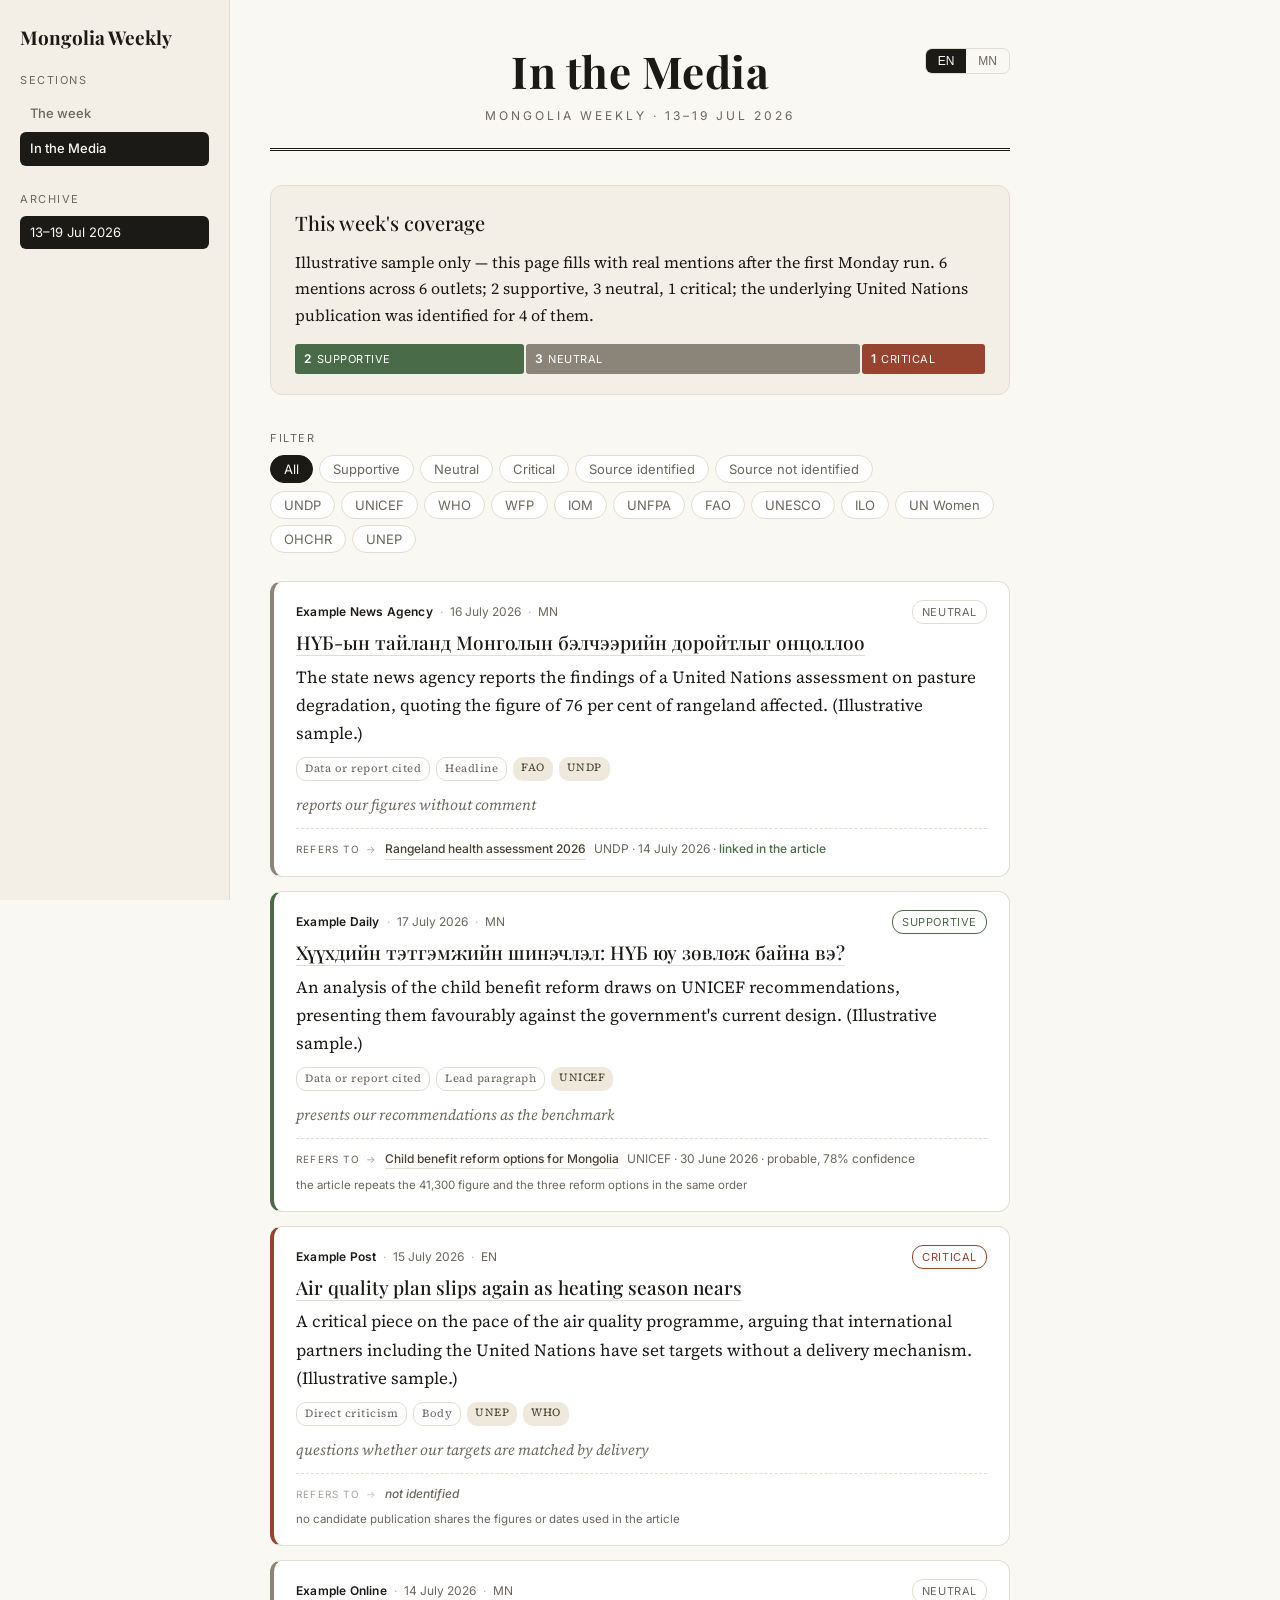
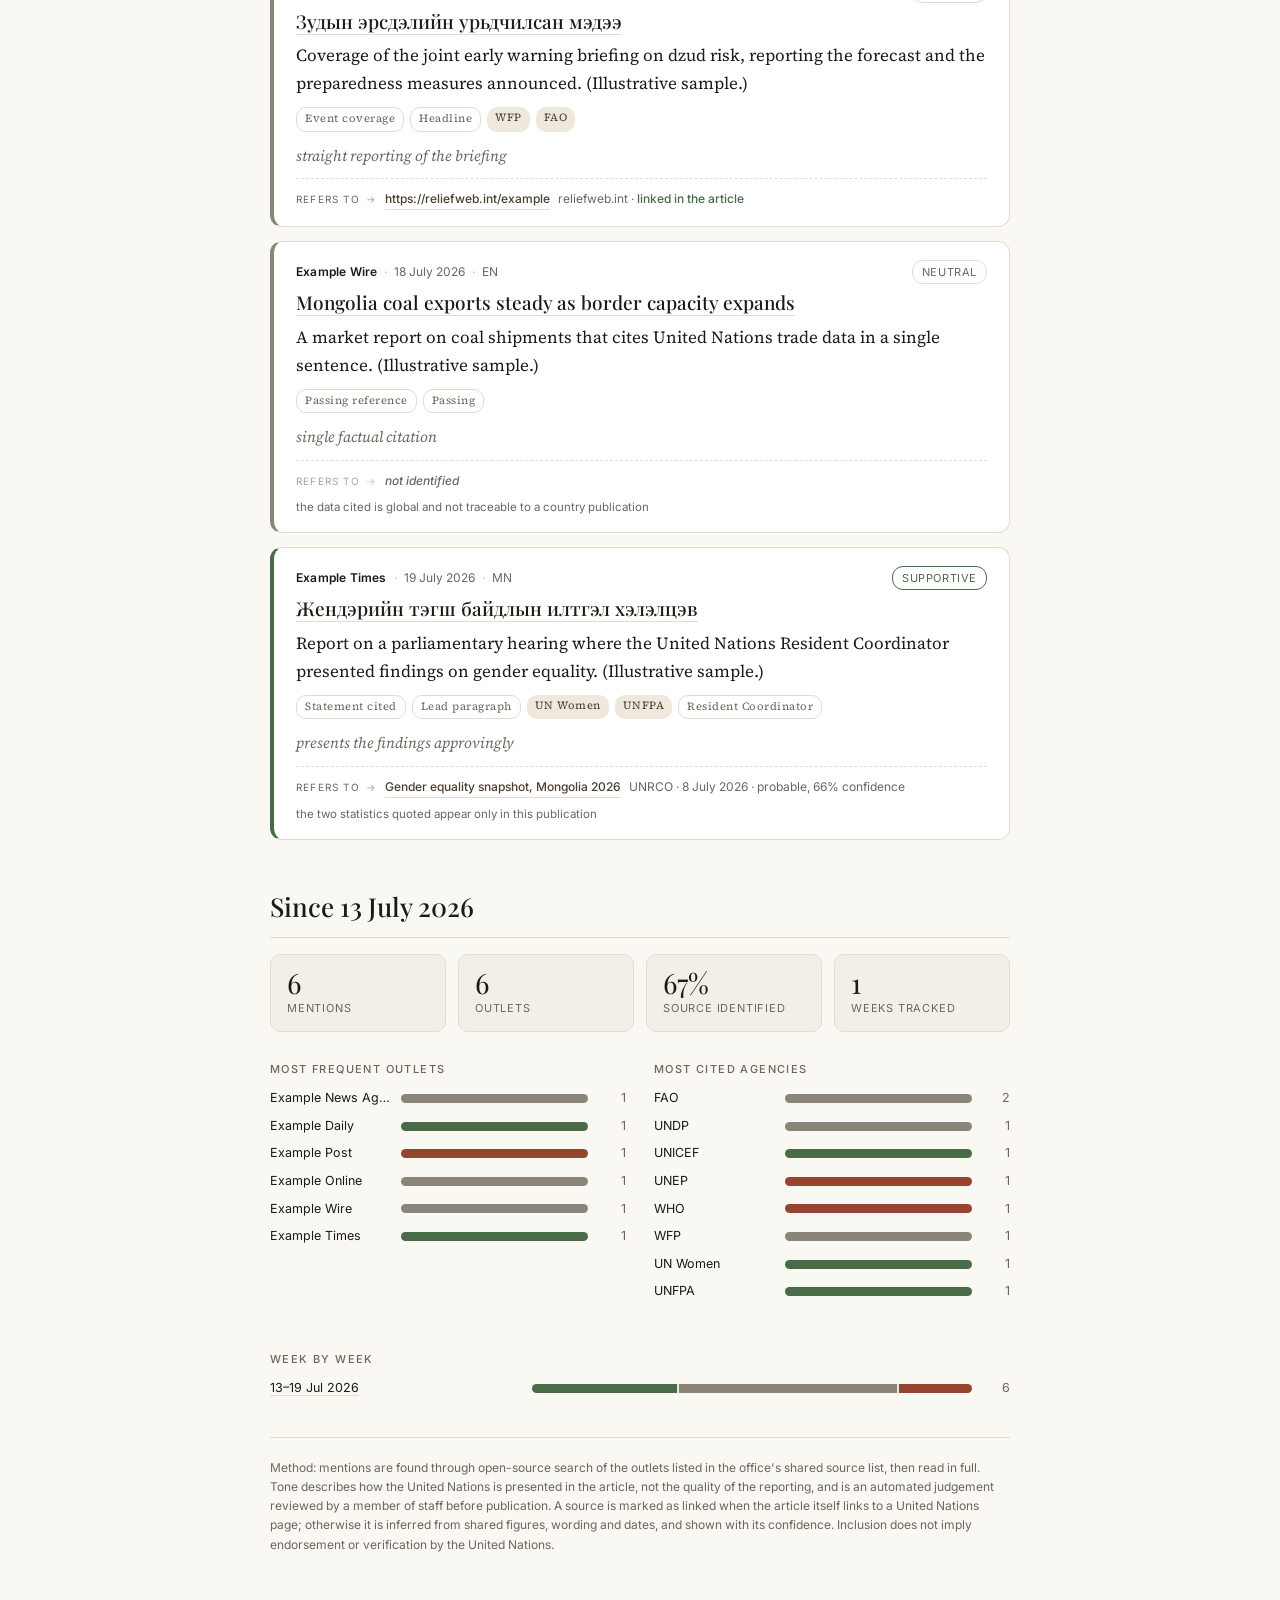
==== docs/media/index.html @ 83d62cff "new page aggiunta di nuova pagine e gestione informazioni" ====
<!DOCTYPE html>
<html lang="en">
<head>
<meta charset="utf-8">
<meta name="viewport" content="width=device-width, initial-scale=1">
<title>In the Media — Mongolia Weekly · 13–19 Jul 2026</title>
<link rel="preconnect" href="https://fonts.googleapis.com">
<link rel="preconnect" href="https://fonts.gstatic.com" crossorigin>
<link href="https://fonts.googleapis.com/css2?family=Playfair+Display:wght@500;700&family=Source+Serif+4:opsz,wght@8..60,400;8..60,600&family=Inter:wght@400;500;600&display=swap" rel="stylesheet">
<link rel="stylesheet" href="../style.css">
</head>
<body class="lang-en">

<button id="menu-btn" aria-label="Toggle archive"><span></span><span></span><span></span></button>

<aside id="sidebar">
  <div class="side-brand">Mongolia Weekly</div>

  <div class="side-label"><span class="en">Sections</span><span class="mn">Хэсэг</span></div>
  <nav class="side-nav">
    <a href="../index.html"><span class="en">The week</span><span class="mn">Долоо хоног</span></a>
    <a href="../media/index.html" class="active"><span class="en">In the Media</span><span class="mn">Хэвлэлд</span></a>
  </nav>

  <div class="side-label"><span class="en">Archive</span><span class="mn">Архив</span></div>
  <nav>
    
    <a href="../media/2026-07-13.html" class="active">13–19 Jul 2026</a>
    
  </nav>
</aside>

<main>
  <header class="masthead">
    <div class="lang-toggle" role="group" aria-label="Language">
      <button data-lang="en" class="active">EN</button>
      <button data-lang="mn">MN</button>
    </div>
    <div class="title">In the Media</div>
    <div class="tagline">Mongolia Weekly · 13–19 Jul 2026</div>
  </header>

  <section class="insights">
    <h2><span class="en">This week's coverage</span><span class="mn">Энэ долоо хоногийн мэдээлэл</span></h2>
    <p class="overview"><span class="en">Illustrative sample only — this page fills with real mentions after the first Monday run. 6 mentions across 6 outlets; 2 supportive, 3 neutral, 1 critical; the underlying United Nations publication was identified for 4 of them.</span><span class="mn">Зөвхөн жишээ загвар. Эхний ажиллагааны дараа бодит мэдээллээр солигдоно.</span></p>
    
    <div class="tone-bar" aria-hidden="true">
      <span class="seg tone-supportive" style="flex:2"><em>2</em> Supportive</span><span class="seg tone-neutral" style="flex:3"><em>3</em> Neutral</span><span class="seg tone-critical" style="flex:1"><em>1</em> Critical</span>
    </div>
    
  </section>

  
  <section class="filter">
    <span class="filter-label"><span class="en">Filter</span><span class="mn">Шүүх</span></span>
    <div class="chips">
      <button class="chip active" data-mfilter="__all">All</button>
      <button class="chip tone-chip" data-mfilter="tone:Supportive">Supportive</button><button class="chip tone-chip" data-mfilter="tone:Neutral">Neutral</button><button class="chip tone-chip" data-mfilter="tone:Critical">Critical</button>
      <button class="chip" data-mfilter="src:yes"><span class="en">Source identified</span><span class="mn">Эх сурвалж тодорхой</span></button>
      <button class="chip" data-mfilter="src:no"><span class="en">Source not identified</span><span class="mn">Эх сурвалж тодорхойгүй</span></button>
    </div>
    <div class="chips">
      <button class="chip" data-mfilter="agency:UNDP">UNDP</button><button class="chip" data-mfilter="agency:UNICEF">UNICEF</button><button class="chip" data-mfilter="agency:WHO">WHO</button><button class="chip" data-mfilter="agency:WFP">WFP</button><button class="chip" data-mfilter="agency:IOM">IOM</button><button class="chip" data-mfilter="agency:UNFPA">UNFPA</button><button class="chip" data-mfilter="agency:FAO">FAO</button><button class="chip" data-mfilter="agency:UNESCO">UNESCO</button><button class="chip" data-mfilter="agency:ILO">ILO</button><button class="chip" data-mfilter="agency:UN Women">UN Women</button><button class="chip" data-mfilter="agency:OHCHR">OHCHR</button><button class="chip" data-mfilter="agency:UNEP">UNEP</button>
    </div>
  </section>

  <section class="theme" data-theme>
    <div class="mentions">
      
      <article class="mention tone-neutral"
               data-tone="Neutral"
               data-agencies="FAO|UNDP"
               data-matched="yes">
        <div class="m-head">
          <span class="outlet">Example News Agency</span>
          <span class="dot">·</span><span class="date">16 July 2026</span>
          <span class="dot">·</span><span class="lang">MN</span>
          <span class="tone-badge">Neutral</span>
        </div>

        <h4 class="m-title">
          <a href="https://example-agency.mn/example" target="_blank" rel="noopener">НҮБ-ын тайланд Монголын бэлчээрийн доройтлыг онцоллоо</a>
          
        </h4>

        <p class="m-summary"><span class="en">The state news agency reports the findings of a United Nations assessment on pasture degradation, quoting the figure of 76 per cent of rangeland affected. (Illustrative sample.)</span><span class="mn">Төрийн мэдээллийн агентлаг НҮБ-ын үнэлгээний дүнг иш татав. (Жишээ загвар.)</span></p>

        <div class="m-meta">
          <span class="tag soft">Data or report cited</span>
          <span class="tag soft">Headline</span>
          <span class="tag">FAO</span><span class="tag">UNDP</span>
          
        </div>

        
        <p class="m-note"><span class="en">reports our figures without comment</span><span class="mn">тоо баримтыг тайлбаргүй нийтэлсэн</span></p>
        

        <div class="chain ">
          <span class="chain-label"><span class="en">Refers to</span><span class="mn">Иш татсан</span></span>
          
            <a class="chain-link" href="https://mongolia.un.org/en/example" target="_blank" rel="noopener">Rangeland health assessment 2026</a>
            <span class="chain-meta">
              UNDP
               · 14 July 2026
              
                · <span class="certain"><span class="en">linked in the article</span><span class="mn">нийтлэлд шууд холбогдсон</span></span>
              
            </span>
            
          
        </div>
      </article>
      
      <article class="mention tone-supportive"
               data-tone="Supportive"
               data-agencies="UNICEF"
               data-matched="yes">
        <div class="m-head">
          <span class="outlet">Example Daily</span>
          <span class="dot">·</span><span class="date">17 July 2026</span>
          <span class="dot">·</span><span class="lang">MN</span>
          <span class="tone-badge">Supportive</span>
        </div>

        <h4 class="m-title">
          <a href="https://example-daily.mn/example" target="_blank" rel="noopener">Хүүхдийн тэтгэмжийн шинэчлэл: НҮБ юу зөвлөж байна вэ?</a>
          
        </h4>

        <p class="m-summary"><span class="en">An analysis of the child benefit reform draws on UNICEF recommendations, presenting them favourably against the government's current design. (Illustrative sample.)</span><span class="mn">Хүүхдийн мөнгөний шинэчлэлийн талаарх шинжилгээ. (Жишээ загвар.)</span></p>

        <div class="m-meta">
          <span class="tag soft">Data or report cited</span>
          <span class="tag soft">Lead paragraph</span>
          <span class="tag">UNICEF</span>
          
        </div>

        
        <p class="m-note"><span class="en">presents our recommendations as the benchmark</span><span class="mn">зөвлөмжийг жишиг болгон авч үзсэн</span></p>
        

        <div class="chain ">
          <span class="chain-label"><span class="en">Refers to</span><span class="mn">Иш татсан</span></span>
          
            <a class="chain-link" href="https://www.unicef.org/mongolia/example" target="_blank" rel="noopener">Child benefit reform options for Mongolia</a>
            <span class="chain-meta">
              UNICEF
               · 30 June 2026
              
                · <span class="probable"><span class="en">probable, 78% confidence</span><span class="mn">магадлалтай, 78%</span></span>
              
            </span>
            <span class="chain-why">the article repeats the 41,300 figure and the three reform options in the same order</span>
          
        </div>
      </article>
      
      <article class="mention tone-critical"
               data-tone="Critical"
               data-agencies="UNEP|WHO"
               data-matched="no">
        <div class="m-head">
          <span class="outlet">Example Post</span>
          <span class="dot">·</span><span class="date">15 July 2026</span>
          <span class="dot">·</span><span class="lang">EN</span>
          <span class="tone-badge">Critical</span>
        </div>

        <h4 class="m-title">
          <a href="https://example-post.mn/example" target="_blank" rel="noopener">Air quality plan slips again as heating season nears</a>
          
        </h4>

        <p class="m-summary"><span class="en">A critical piece on the pace of the air quality programme, arguing that international partners including the United Nations have set targets without a delivery mechanism. (Illustrative sample.)</span><span class="mn">Агаарын чанарын хөтөлбөрийн явцыг шүүмжилсэн нийтлэл. (Жишээ загвар.)</span></p>

        <div class="m-meta">
          <span class="tag soft">Direct criticism</span>
          <span class="tag soft">Body</span>
          <span class="tag">UNEP</span><span class="tag">WHO</span>
          
        </div>

        
        <p class="m-note"><span class="en">questions whether our targets are matched by delivery</span><span class="mn">зорилтын хэрэгжилтэд эргэлзсэн</span></p>
        

        <div class="chain chain-none">
          <span class="chain-label"><span class="en">Refers to</span><span class="mn">Иш татсан</span></span>
          
            <span class="chain-link muted"><span class="en">not identified</span><span class="mn">тодорхойлогдоогүй</span></span>
            <span class="chain-why">no candidate publication shares the figures or dates used in the article</span>
          
        </div>
      </article>
      
      <article class="mention tone-neutral"
               data-tone="Neutral"
               data-agencies="WFP|FAO"
               data-matched="yes">
        <div class="m-head">
          <span class="outlet">Example Online</span>
          <span class="dot">·</span><span class="date">14 July 2026</span>
          <span class="dot">·</span><span class="lang">MN</span>
          <span class="tone-badge">Neutral</span>
        </div>

        <h4 class="m-title">
          <a href="https://example-online.mn/example" target="_blank" rel="noopener">Зудын эрсдэлийн урьдчилсан мэдээ</a>
          
        </h4>

        <p class="m-summary"><span class="en">Coverage of the joint early warning briefing on dzud risk, reporting the forecast and the preparedness measures announced. (Illustrative sample.)</span><span class="mn">Зудын эрт сэрэмжлүүлгийн уулзалтын мэдээлэл. (Жишээ загвар.)</span></p>

        <div class="m-meta">
          <span class="tag soft">Event coverage</span>
          <span class="tag soft">Headline</span>
          <span class="tag">WFP</span><span class="tag">FAO</span>
          
        </div>

        
        <p class="m-note"><span class="en">straight reporting of the briefing</span><span class="mn">уулзалтыг шууд мэдээлсэн</span></p>
        

        <div class="chain ">
          <span class="chain-label"><span class="en">Refers to</span><span class="mn">Иш татсан</span></span>
          
            <a class="chain-link" href="https://reliefweb.int/example" target="_blank" rel="noopener">https://reliefweb.int/example</a>
            <span class="chain-meta">
              reliefweb.int
              
              
                · <span class="certain"><span class="en">linked in the article</span><span class="mn">нийтлэлд шууд холбогдсон</span></span>
              
            </span>
            
          
        </div>
      </article>
      
      <article class="mention tone-neutral"
               data-tone="Neutral"
               data-agencies=""
               data-matched="no">
        <div class="m-head">
          <span class="outlet">Example Wire</span>
          <span class="dot">·</span><span class="date">18 July 2026</span>
          <span class="dot">·</span><span class="lang">EN</span>
          <span class="tone-badge">Neutral</span>
        </div>

        <h4 class="m-title">
          <a href="https://example-wire.com/example" target="_blank" rel="noopener">Mongolia coal exports steady as border capacity expands</a>
          
        </h4>

        <p class="m-summary"><span class="en">A market report on coal shipments that cites United Nations trade data in a single sentence. (Illustrative sample.)</span><span class="mn">Нүүрсний экспортын тухай мэдээлэл. (Жишээ загвар.)</span></p>

        <div class="m-meta">
          <span class="tag soft">Passing reference</span>
          <span class="tag soft">Passing</span>
          
          
        </div>

        
        <p class="m-note"><span class="en">single factual citation</span><span class="mn">нэг удаагийн иш татлага</span></p>
        

        <div class="chain chain-none">
          <span class="chain-label"><span class="en">Refers to</span><span class="mn">Иш татсан</span></span>
          
            <span class="chain-link muted"><span class="en">not identified</span><span class="mn">тодорхойлогдоогүй</span></span>
            <span class="chain-why">the data cited is global and not traceable to a country publication</span>
          
        </div>
      </article>
      
      <article class="mention tone-supportive"
               data-tone="Supportive"
               data-agencies="UN Women|UNFPA"
               data-matched="yes">
        <div class="m-head">
          <span class="outlet">Example Times</span>
          <span class="dot">·</span><span class="date">19 July 2026</span>
          <span class="dot">·</span><span class="lang">MN</span>
          <span class="tone-badge">Supportive</span>
        </div>

        <h4 class="m-title">
          <a href="https://example-times.mn/example" target="_blank" rel="noopener">Жендэрийн тэгш байдлын илтгэл хэлэлцэв</a>
          
        </h4>

        <p class="m-summary"><span class="en">Report on a parliamentary hearing where the United Nations Resident Coordinator presented findings on gender equality. (Illustrative sample.)</span><span class="mn">НҮБ-ын суурин зохицуулагчийн илтгэлийн тухай. (Жишээ загвар.)</span></p>

        <div class="m-meta">
          <span class="tag soft">Statement cited</span>
          <span class="tag soft">Lead paragraph</span>
          <span class="tag">UN Women</span><span class="tag">UNFPA</span>
          <span class="tag soft">Resident Coordinator</span>
        </div>

        
        <p class="m-note"><span class="en">presents the findings approvingly</span><span class="mn">дүгнэлтийг эерэгээр хүлээж авсан</span></p>
        

        <div class="chain ">
          <span class="chain-label"><span class="en">Refers to</span><span class="mn">Иш татсан</span></span>
          
            <a class="chain-link" href="https://mongolia.un.org/en/example2" target="_blank" rel="noopener">Gender equality snapshot, Mongolia 2026</a>
            <span class="chain-meta">
              UNRCO
               · 8 July 2026
              
                · <span class="probable"><span class="en">probable, 66% confidence</span><span class="mn">магадлалтай, 66%</span></span>
              
            </span>
            <span class="chain-why">the two statistics quoted appear only in this publication</span>
          
        </div>
      </article>
      
    </div>
  </section>
  

  
  <section class="theme archive-stats">
    <h3 class="theme-head"><span class="en">Since 13 July 2026</span><span class="mn">13 July 2026-наас хойш</span></h3>

    <div class="stat-grid">
      <div class="stat"><span class="n">6</span><span class="l"><span class="en">mentions</span><span class="mn">дурдсан</span></span></div>
      <div class="stat"><span class="n">6</span><span class="l"><span class="en">outlets</span><span class="mn">хэвлэл</span></span></div>
      <div class="stat"><span class="n">67%</span><span class="l"><span class="en">source identified</span><span class="mn">эх сурвалж тодорхой</span></span></div>
      <div class="stat"><span class="n">1</span><span class="l"><span class="en">weeks tracked</span><span class="mn">долоо хоног</span></span></div>
    </div>

    <div class="two-col">
      <div>
        <h5 class="mini-head"><span class="en">Most frequent outlets</span><span class="mn">Хамгийн их бичсэн</span></h5>
        <ul class="bars">
          
          <li>
            <span class="bar-label">Example News Agency</span>
            <span class="bar">
              <span class="seg tone-neutral" style="flex:1" title="1 Neutral"></span>
            </span>
            <span class="bar-n">1</span>
          </li>
          
          <li>
            <span class="bar-label">Example Daily</span>
            <span class="bar">
              <span class="seg tone-supportive" style="flex:1" title="1 Supportive"></span>
            </span>
            <span class="bar-n">1</span>
          </li>
          
          <li>
            <span class="bar-label">Example Post</span>
            <span class="bar">
              <span class="seg tone-critical" style="flex:1" title="1 Critical"></span>
            </span>
            <span class="bar-n">1</span>
          </li>
          
          <li>
            <span class="bar-label">Example Online</span>
            <span class="bar">
              <span class="seg tone-neutral" style="flex:1" title="1 Neutral"></span>
            </span>
            <span class="bar-n">1</span>
          </li>
          
          <li>
            <span class="bar-label">Example Wire</span>
            <span class="bar">
              <span class="seg tone-neutral" style="flex:1" title="1 Neutral"></span>
            </span>
            <span class="bar-n">1</span>
          </li>
          
          <li>
            <span class="bar-label">Example Times</span>
            <span class="bar">
              <span class="seg tone-supportive" style="flex:1" title="1 Supportive"></span>
            </span>
            <span class="bar-n">1</span>
          </li>
          
        </ul>
      </div>
      <div>
        <h5 class="mini-head"><span class="en">Most cited agencies</span><span class="mn">Хамгийн их дурдагдсан</span></h5>
        <ul class="bars">
          
          <li>
            <span class="bar-label">FAO</span>
            <span class="bar">
              <span class="seg tone-neutral" style="flex:2" title="2 Neutral"></span>
            </span>
            <span class="bar-n">2</span>
          </li>
          
          <li>
            <span class="bar-label">UNDP</span>
            <span class="bar">
              <span class="seg tone-neutral" style="flex:1" title="1 Neutral"></span>
            </span>
            <span class="bar-n">1</span>
          </li>
          
          <li>
            <span class="bar-label">UNICEF</span>
            <span class="bar">
              <span class="seg tone-supportive" style="flex:1" title="1 Supportive"></span>
            </span>
            <span class="bar-n">1</span>
          </li>
          
          <li>
            <span class="bar-label">UNEP</span>
            <span class="bar">
              <span class="seg tone-critical" style="flex:1" title="1 Critical"></span>
            </span>
            <span class="bar-n">1</span>
          </li>
          
          <li>
            <span class="bar-label">WHO</span>
            <span class="bar">
              <span class="seg tone-critical" style="flex:1" title="1 Critical"></span>
            </span>
            <span class="bar-n">1</span>
          </li>
          
          <li>
            <span class="bar-label">WFP</span>
            <span class="bar">
              <span class="seg tone-neutral" style="flex:1" title="1 Neutral"></span>
            </span>
            <span class="bar-n">1</span>
          </li>
          
          <li>
            <span class="bar-label">UN Women</span>
            <span class="bar">
              <span class="seg tone-supportive" style="flex:1" title="1 Supportive"></span>
            </span>
            <span class="bar-n">1</span>
          </li>
          
          <li>
            <span class="bar-label">UNFPA</span>
            <span class="bar">
              <span class="seg tone-supportive" style="flex:1" title="1 Supportive"></span>
            </span>
            <span class="bar-n">1</span>
          </li>
          
        </ul>
      </div>
    </div>

    <h5 class="mini-head"><span class="en">Week by week</span><span class="mn">Долоо хоногоор</span></h5>
    <ul class="bars weekly">
      
      <li>
        <span class="bar-label"><a href="../media/2026-07-13.html">13–19 Jul 2026</a></span>
        <span class="bar">
          <span class="seg tone-supportive" style="flex:2" title="2 Supportive"></span><span class="seg tone-neutral" style="flex:3" title="3 Neutral"></span><span class="seg tone-critical" style="flex:1" title="1 Critical"></span>
        </span>
        <span class="bar-n">6</span>
      </li>
      
    </ul>
  </section>
  

  <footer class="disclaimer">
    <span class="en">Method: mentions are found through open-source search of the outlets listed in the office's shared source list, then read in full. Tone describes how the United Nations is presented in the article, not the quality of the reporting, and is an automated judgement reviewed by a member of staff before publication. A source is marked as linked when the article itself links to a United Nations page; otherwise it is inferred from shared figures, wording and dates, and shown with its confidence. Inclusion does not imply endorsement or verification by the United Nations.</span>
    <span class="mn">Арга зүй: дурдалтуудыг нээлттэй эх сурвалжийн хайлтаар олж, бүрэн эхээр нь уншсан болно. Өнгө аяс нь НҮБ-ыг тухайн нийтлэлд хэрхэн танилцуулсныг илэрхийлэх бөгөөд сэтгүүл зүйн чанарыг үнэлэхгүй. Уг үнэлгээг автоматаар гаргаж, нийтлэхийн өмнө ажилтан хянадаг.</span>
  </footer>
</main>

<script src="../app.js"></script>
</body>
</html>
---- docs/style.css ----
:root{
  --paper:#faf8f3; --ink:#1c1a17; --muted:#6b665e; --line:#e2ddd2;
  --accent:#4a3f2f; --card:#ffffff; --tag:#efe9dd;
  --serif:"Source Serif 4",Georgia,serif;
  --display:"Playfair Display",Georgia,serif;
  --sans:"Inter",system-ui,sans-serif;
}
*{box-sizing:border-box}
body{margin:0;background:var(--paper);color:var(--ink);font-family:var(--serif);
  font-size:17px;line-height:1.65;-webkit-font-smoothing:antialiased;}

/* language toggle: show one language at a time */
.lang-en .mn{display:none}
.lang-mn .en{display:none}

/* ---------- sidebar / archive ---------- */
#sidebar{position:fixed;top:0;left:0;width:230px;height:100vh;overflow-y:auto;
  background:#f3efe6;border-right:1px solid var(--line);padding:26px 20px;transition:transform .25s ease;}
.side-brand{font-family:var(--display);font-size:19px;font-weight:700;margin-bottom:22px;line-height:1.2}
.side-label{font-family:var(--sans);font-size:11px;letter-spacing:1.5px;text-transform:uppercase;color:var(--muted);margin-bottom:8px}
#sidebar nav{display:flex;flex-direction:column;gap:2px}
#sidebar nav a{font-family:var(--sans);font-size:13px;color:var(--muted);text-decoration:none;padding:6px 10px;border-radius:6px}
#sidebar nav a:hover{background:#e9e3d6;color:var(--ink)}
#sidebar nav a.active{background:var(--ink);color:var(--paper)}

#menu-btn{position:fixed;top:14px;left:14px;z-index:20;display:none;width:40px;height:40px;
  background:var(--card);border:1px solid var(--line);border-radius:8px;cursor:pointer;padding:11px 9px}
#menu-btn span{display:block;height:2px;background:var(--ink);margin:3px 0}

/* ---------- main column ---------- */
main{margin-left:230px;max-width:820px;padding:48px 40px 80px}
.masthead{text-align:center;border-bottom:3px double var(--ink);padding-bottom:22px;margin-bottom:34px;position:relative}
.lang-toggle{position:absolute;top:0;right:0;display:inline-flex;border:1px solid var(--line);border-radius:7px;overflow:hidden;font-family:var(--sans)}
.lang-toggle button{border:0;background:transparent;padding:5px 12px;font-size:12px;color:var(--muted);cursor:pointer}
.lang-toggle button.active{background:var(--ink);color:var(--paper)}
.masthead .title{font-family:var(--display);font-weight:700;font-size:44px;line-height:1.05;letter-spacing:.5px}
.masthead .tagline{font-family:var(--sans);font-size:12px;letter-spacing:3px;text-transform:uppercase;color:var(--muted);margin-top:12px}

/* insights */
.insights{background:#f3efe6;border:1px solid var(--line);border-radius:12px;padding:20px 24px;margin-bottom:34px}
.insights h2{font-family:var(--display);font-weight:500;font-size:20px;margin:0 0 10px}
.insights ul{margin:0;padding-left:20px}
.insights li{margin:5px 0}

/* filter */
.filter{display:flex;flex-direction:column;gap:8px;margin-bottom:28px}
.filter-label{font-family:var(--sans);font-size:11px;letter-spacing:1.5px;text-transform:uppercase;color:var(--muted)}
.chips{display:flex;flex-wrap:wrap;gap:6px}
.chip{font-family:var(--sans);font-size:13px;padding:5px 13px;border:1px solid var(--line);
  background:var(--card);border-radius:20px;color:var(--muted);cursor:pointer}
.chip:hover{border-color:var(--ink);color:var(--ink)}
.chip.active{background:var(--ink);color:var(--paper);border-color:var(--ink)}

/* themes + cards */
.theme{margin-bottom:38px}
.theme-head{font-family:var(--display);font-weight:500;font-size:26px;margin:0 0 16px;
  padding-bottom:8px;border-bottom:1px solid var(--line)}
.cards{display:grid;grid-template-columns:1fr 1fr;gap:16px}
.card{background:var(--card);border:1px solid var(--line);border-radius:12px;padding:18px 20px}
.card.slim{padding:14px 18px;font-size:15px}
.card p{margin:0 0 12px}
.card-foot{display:flex;flex-wrap:wrap;align-items:center;gap:8px;font-family:var(--sans);font-size:12px}
.card-foot a,.card-foot>span:first-child{color:var(--accent);font-weight:500;text-decoration:none}
.card-foot a:hover{text-decoration:underline}
.tag{background:var(--tag);color:var(--accent);padding:2px 8px;border-radius:10px;font-size:11px;letter-spacing:.5px}
.theme.hidden,.card.hidden{display:none}

.disclaimer{font-family:var(--sans);font-size:12px;line-height:1.6;color:var(--muted);
  border-top:1px solid var(--line);padding-top:20px;margin-top:20px}

@media(max-width:760px){
  #menu-btn{display:block}
  #sidebar{transform:translateX(-100%);z-index:15}
  #sidebar.open{transform:translateX(0)}
  main{margin-left:0;padding:70px 20px 60px}
  .masthead .title{font-size:32px}
  .lang-toggle{position:static;display:inline-flex;margin-bottom:16px}
  .cards{grid-template-columns:1fr}
}

/* ============================================================
   In the Media
   ============================================================ */
:root{
  --supportive:#4a6b48; --neutral:#8a8578; --critical:#96442f;
}

/* section nav in the sidebar */
.side-nav{margin-bottom:24px}
.side-nav a{font-family:var(--sans);font-size:13px;font-weight:500;color:var(--muted);
  text-decoration:none;padding:7px 10px;border-radius:6px;display:block}
.side-nav a:hover{background:#e9e3d6;color:var(--ink)}
.side-nav a.active{background:var(--ink);color:var(--paper)}

.overview{margin:0;font-size:16px}

/* tone proportions, shown as one rule rather than a chart */
.tone-bar{display:flex;gap:2px;margin-top:16px;font-family:var(--sans);font-size:11px;
  letter-spacing:.5px;text-transform:uppercase}
.tone-bar .seg{padding:5px 9px;color:#fff;white-space:nowrap;border-radius:3px;
  display:flex;align-items:center;gap:5px;min-width:0;overflow:hidden}
.tone-bar .seg em{font-style:normal;font-weight:600;font-size:12px}
.seg.tone-supportive{background:var(--supportive)}
.seg.tone-neutral{background:var(--neutral)}
.seg.tone-critical{background:var(--critical)}

/* mention cards: the left rule carries the tone */
.mentions{display:flex;flex-direction:column;gap:14px}
.mention{background:var(--card);border:1px solid var(--line);border-radius:12px;
  padding:18px 22px 16px;border-left:4px solid var(--neutral)}
.mention.tone-supportive{border-left-color:var(--supportive)}
.mention.tone-neutral{border-left-color:var(--neutral)}
.mention.tone-critical{border-left-color:var(--critical)}
.mention.hidden{display:none}

.m-head{font-family:var(--sans);font-size:12px;color:var(--muted);
  display:flex;flex-wrap:wrap;align-items:center;gap:7px;margin-bottom:6px}
.m-head .outlet{font-weight:600;color:var(--ink);letter-spacing:.2px}
.m-head .dot{opacity:.5}
.tone-badge{margin-left:auto;font-size:11px;letter-spacing:.6px;text-transform:uppercase;
  padding:2px 9px;border-radius:11px;border:1px solid var(--line);color:var(--muted)}
.tone-supportive .tone-badge{color:var(--supportive);border-color:var(--supportive)}
.tone-critical .tone-badge{color:var(--critical);border-color:var(--critical)}

.m-title{font-family:var(--display);font-weight:500;font-size:19px;line-height:1.3;
  margin:0 0 8px}
.m-title a{color:var(--ink);text-decoration:none;border-bottom:1px solid var(--line)}
.m-title a:hover{border-bottom-color:var(--ink)}
.m-summary{margin:0 0 10px}
.m-note{margin:0 0 10px;font-size:15px;color:var(--muted);font-style:italic}
.m-meta{display:flex;flex-wrap:wrap;gap:6px;margin-bottom:12px}
.tag.soft{background:transparent;border:1px solid var(--line);color:var(--muted)}

/* the citation chain: their article -> our publication */
.chain{border-top:1px dashed var(--line);padding-top:10px;font-family:var(--sans);
  font-size:12px;display:flex;flex-wrap:wrap;align-items:baseline;gap:8px}
.chain-label{text-transform:uppercase;letter-spacing:1.2px;font-size:10px;color:var(--muted)}
.chain-label::after{content:"\2192";margin-left:6px;opacity:.6}
.chain-link{color:var(--accent);font-weight:500;text-decoration:none;
  border-bottom:1px solid var(--line);max-width:100%}
.chain-link:hover{border-bottom-color:var(--accent)}
.chain-link.muted{color:var(--muted);font-style:italic;border-bottom:0}
.chain-meta{color:var(--muted)}
.chain-meta .certain{color:var(--supportive);font-weight:500}
.chain-meta .probable{color:var(--muted)}
.chain-why{flex-basis:100%;color:var(--muted);font-size:11.5px;line-height:1.5}
.chain-none .chain-label{opacity:.6}

/* cumulative archive */
.archive-stats{margin-top:46px}
.stat-grid{display:grid;grid-template-columns:repeat(4,1fr);gap:12px;margin-bottom:28px}
.stat{background:#f3efe6;border:1px solid var(--line);border-radius:10px;
  padding:14px 16px;display:flex;flex-direction:column;gap:2px}
.stat .n{font-family:var(--display);font-size:28px;line-height:1}
.stat .l{font-family:var(--sans);font-size:11px;letter-spacing:.8px;
  text-transform:uppercase;color:var(--muted)}

.two-col{display:grid;grid-template-columns:1fr 1fr;gap:28px;margin-bottom:26px}
.mini-head{font-family:var(--sans);font-size:11px;letter-spacing:1.4px;
  text-transform:uppercase;color:var(--muted);margin:0 0 10px;font-weight:500}
.bars{list-style:none;margin:0 0 22px;padding:0;display:flex;flex-direction:column;gap:7px}
.bars li{display:grid;grid-template-columns:minmax(90px,34%) 1fr 28px;align-items:center;
  gap:10px;font-family:var(--sans);font-size:12.5px}
.bar-label{color:var(--ink);overflow:hidden;text-overflow:ellipsis;white-space:nowrap}
.bar-label a{color:var(--ink);text-decoration:none;border-bottom:1px solid var(--line)}
.bar{display:flex;gap:2px;height:9px;background:#ece7dc;border-radius:5px;overflow:hidden}
.bar .seg{min-width:3px}
.bar-n{color:var(--muted);text-align:right}

@media(max-width:760px){
  .stat-grid{grid-template-columns:1fr 1fr}
  .two-col{grid-template-columns:1fr;gap:6px}
  .tone-badge{margin-left:0}
  .bars li{grid-template-columns:minmax(80px,44%) 1fr 24px}
}
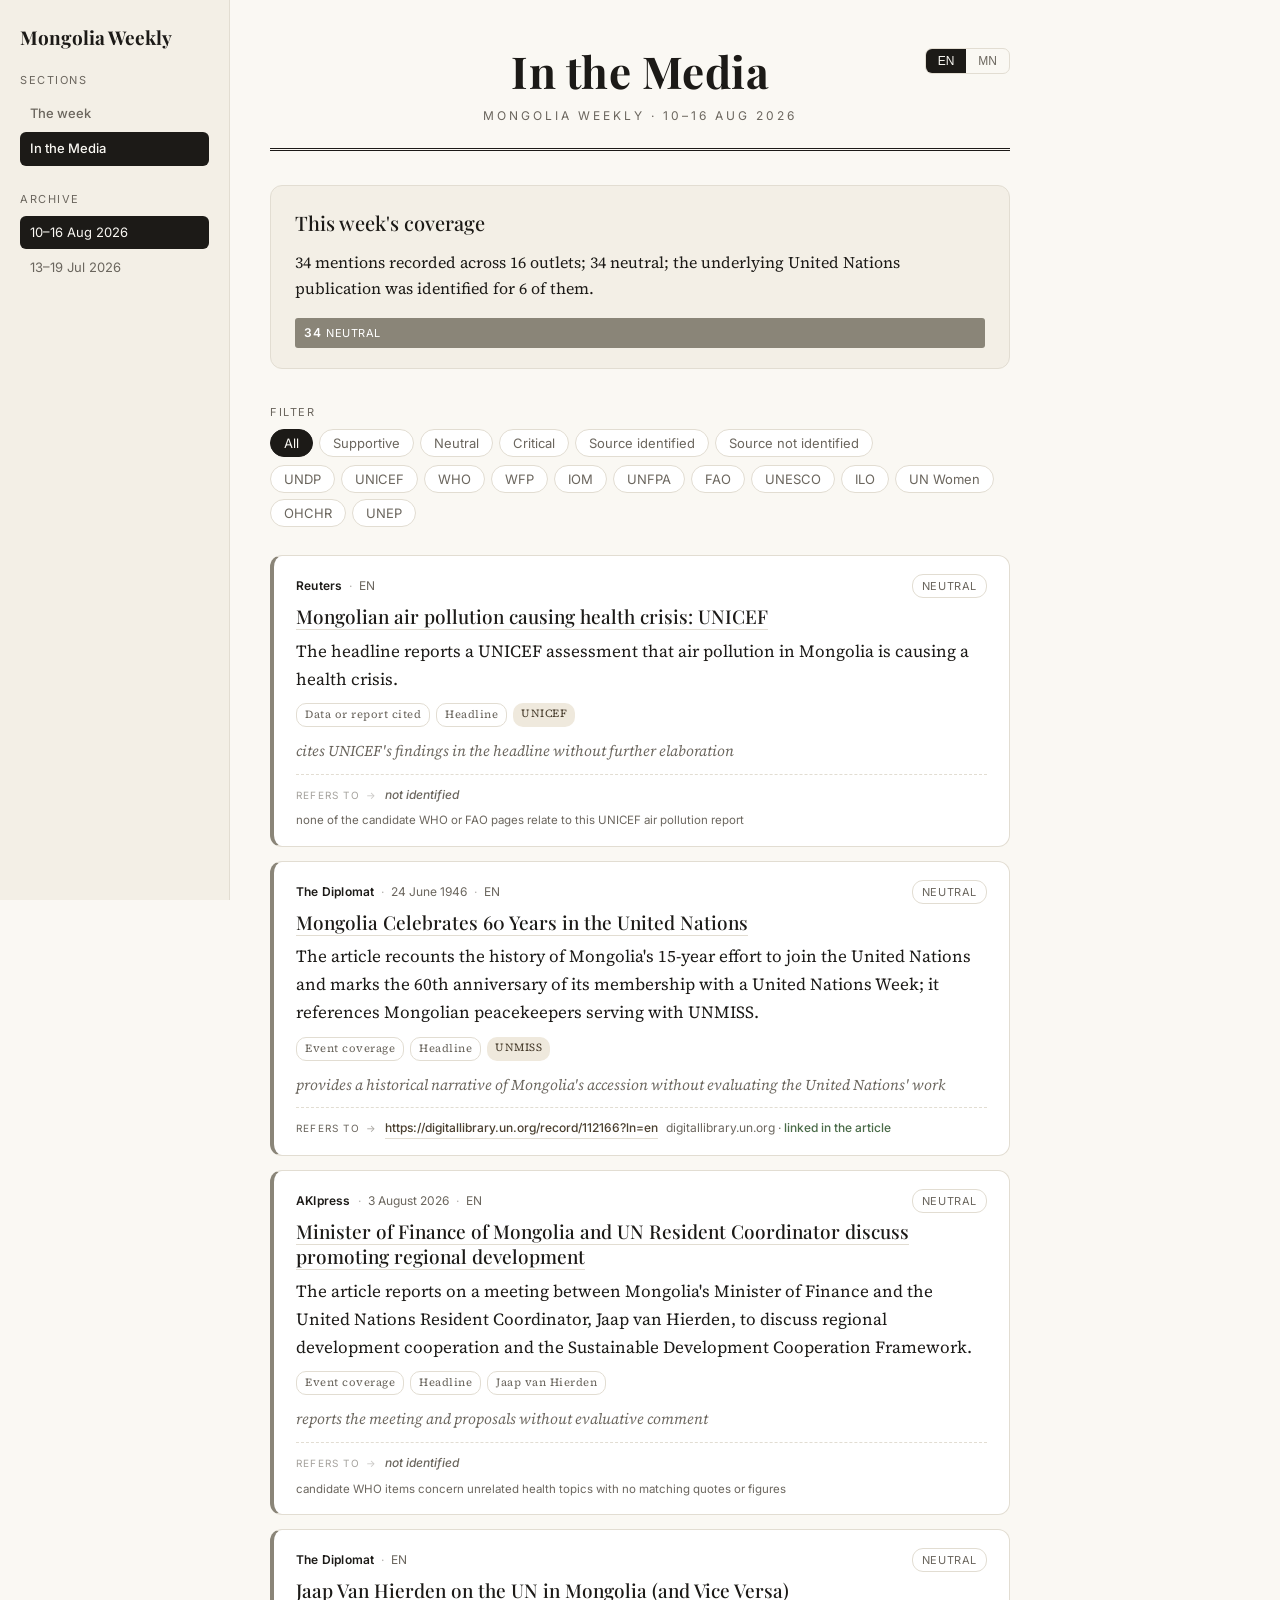
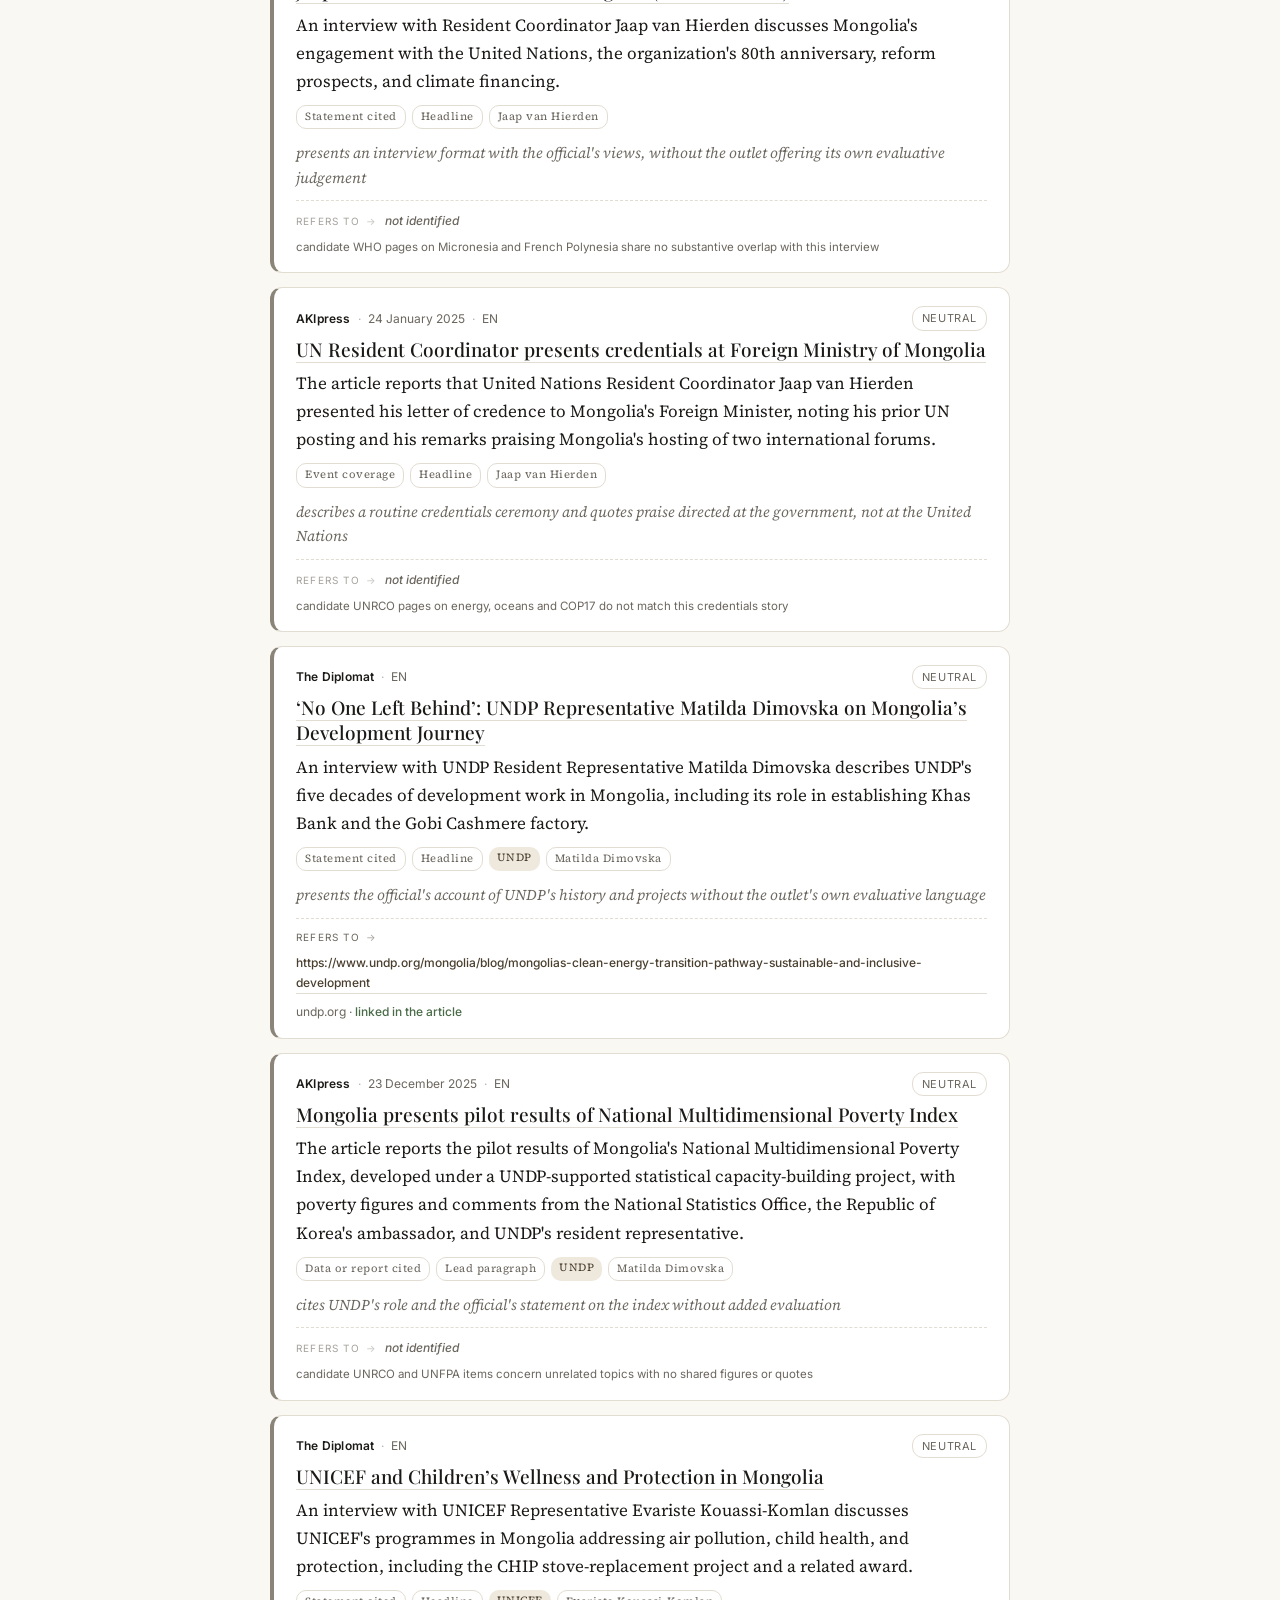
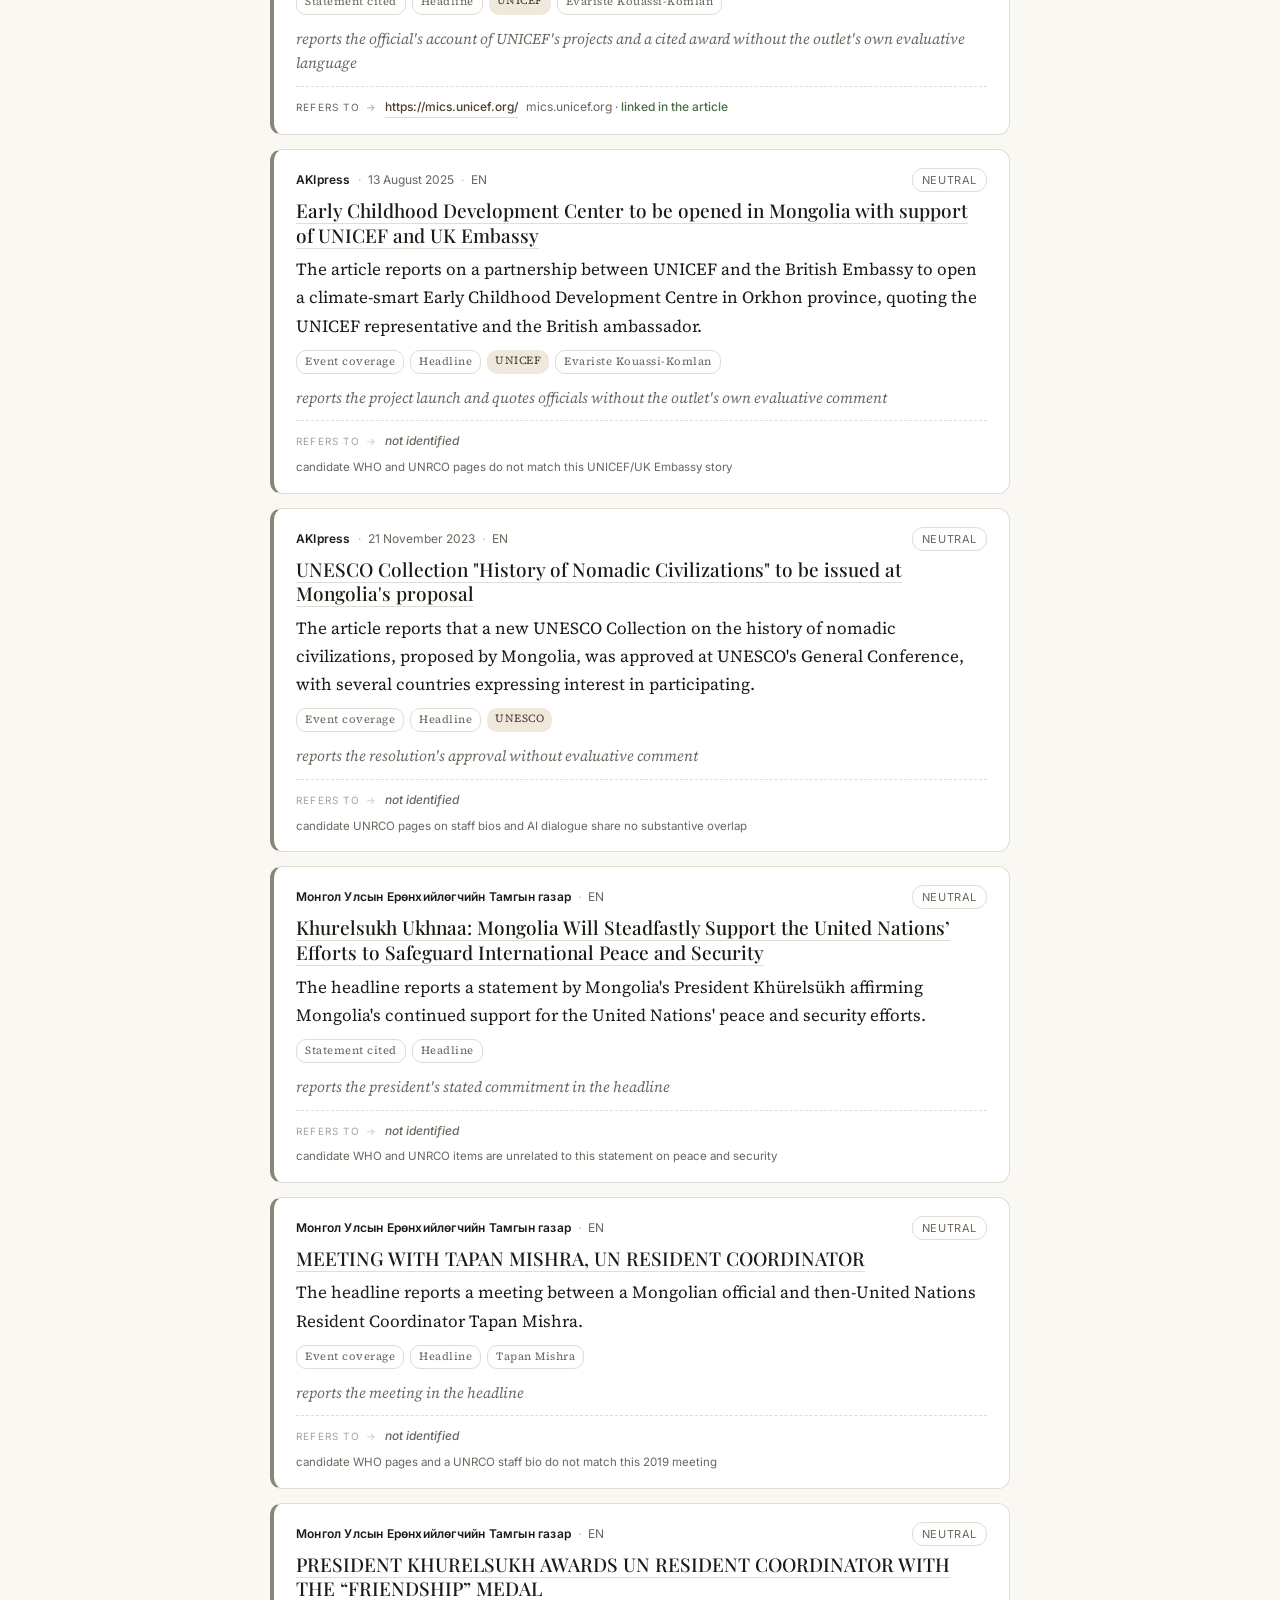
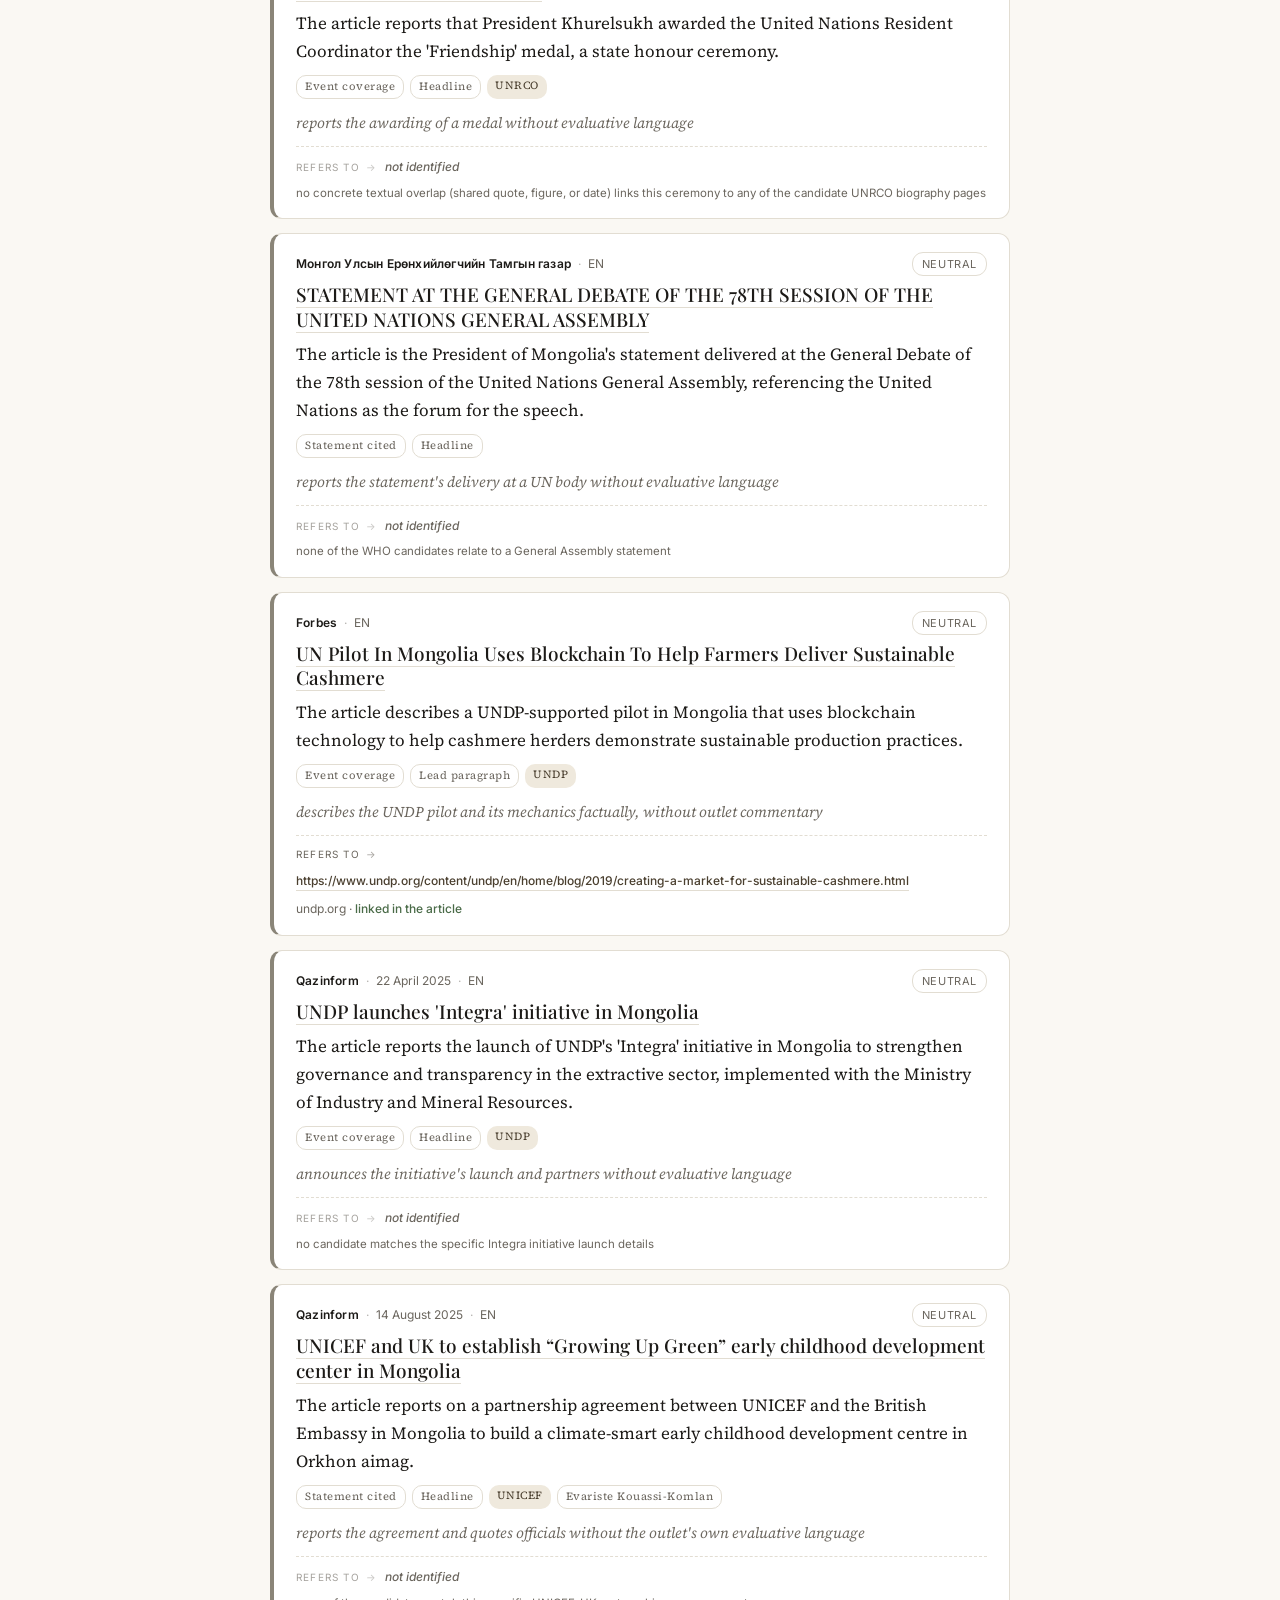
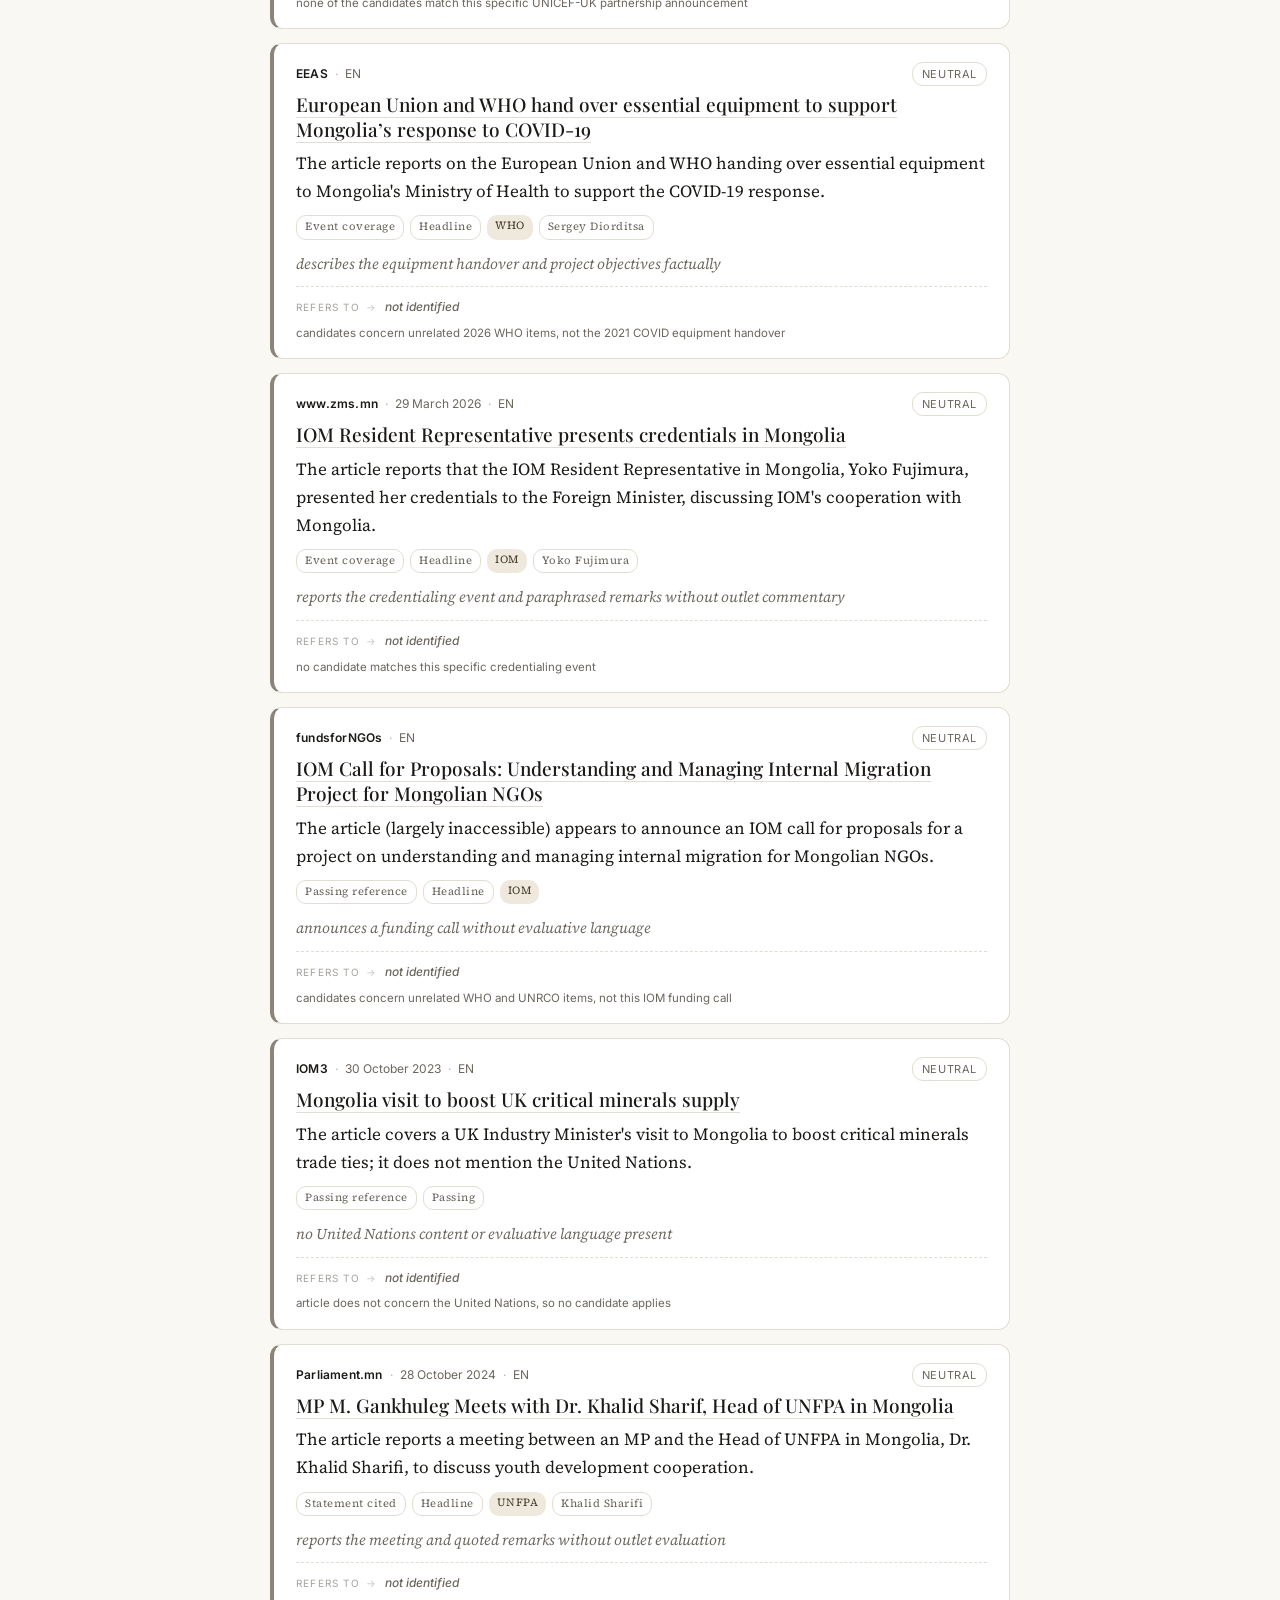
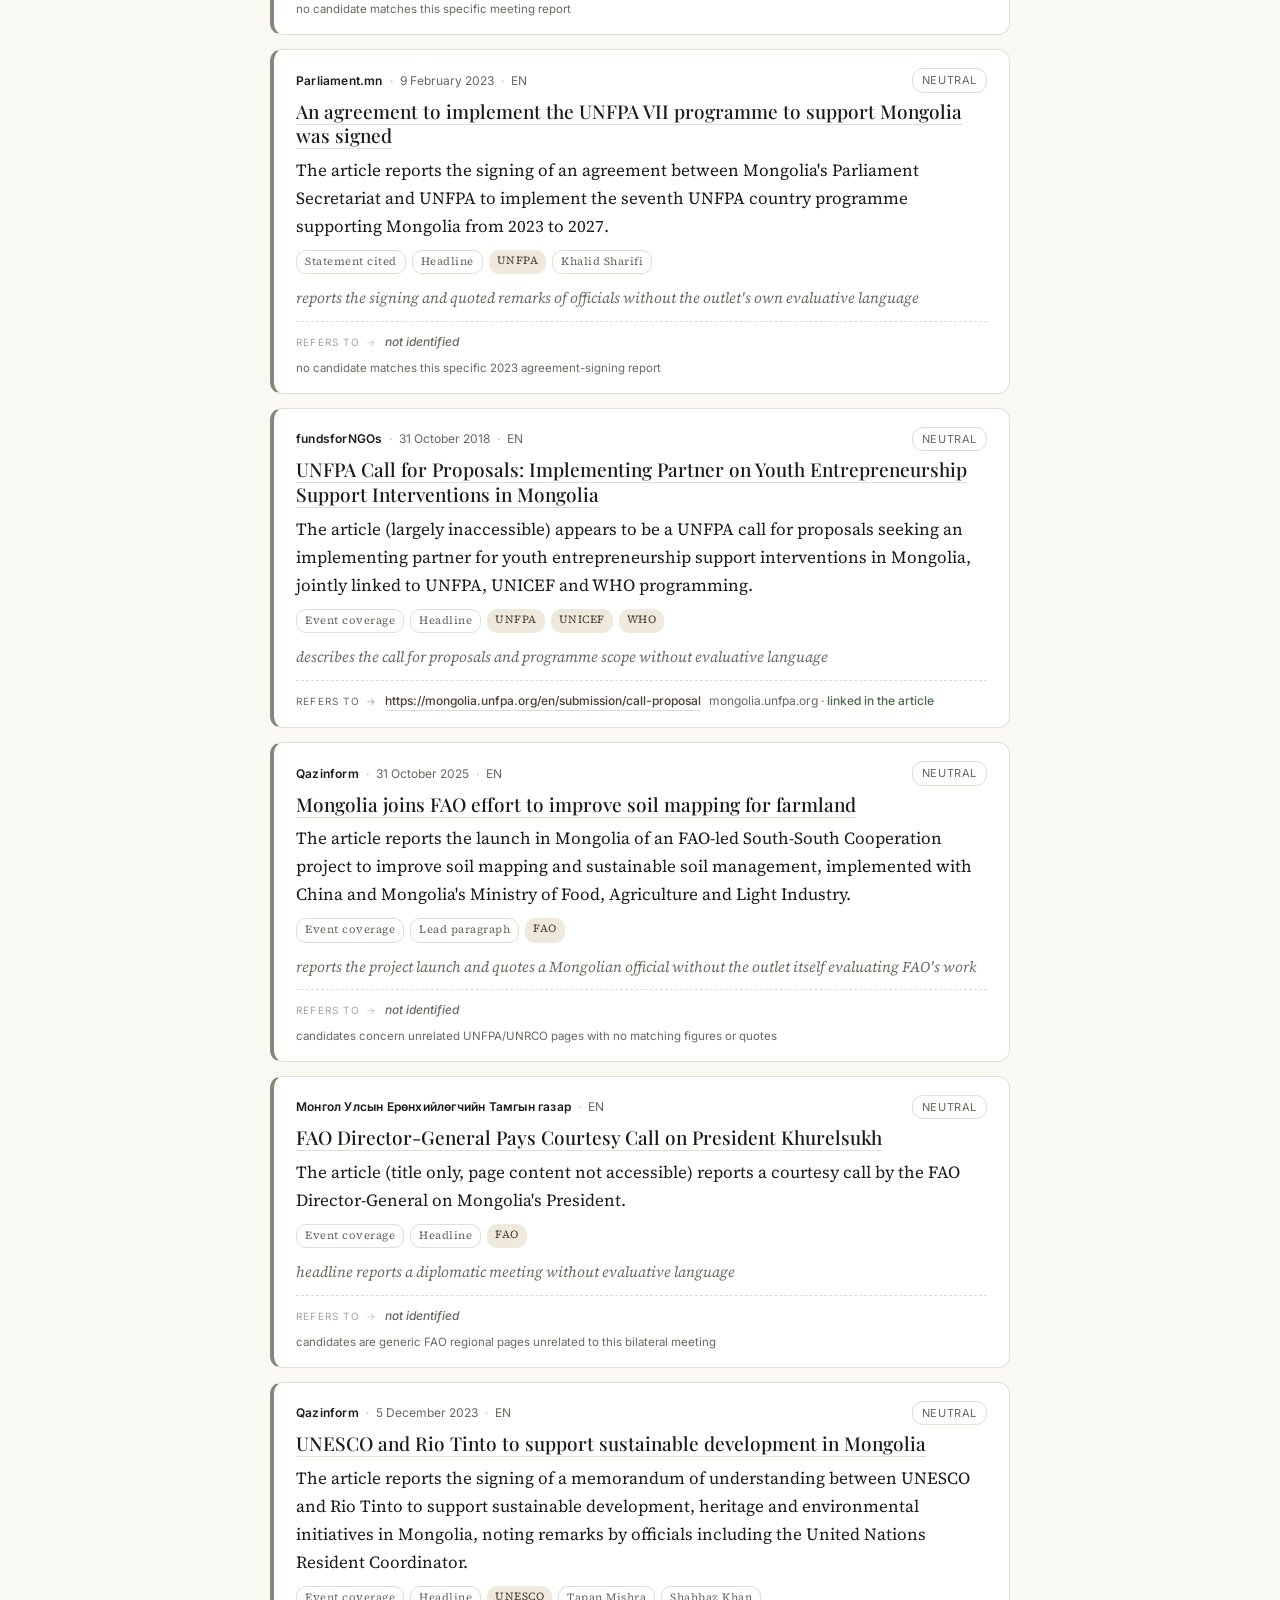
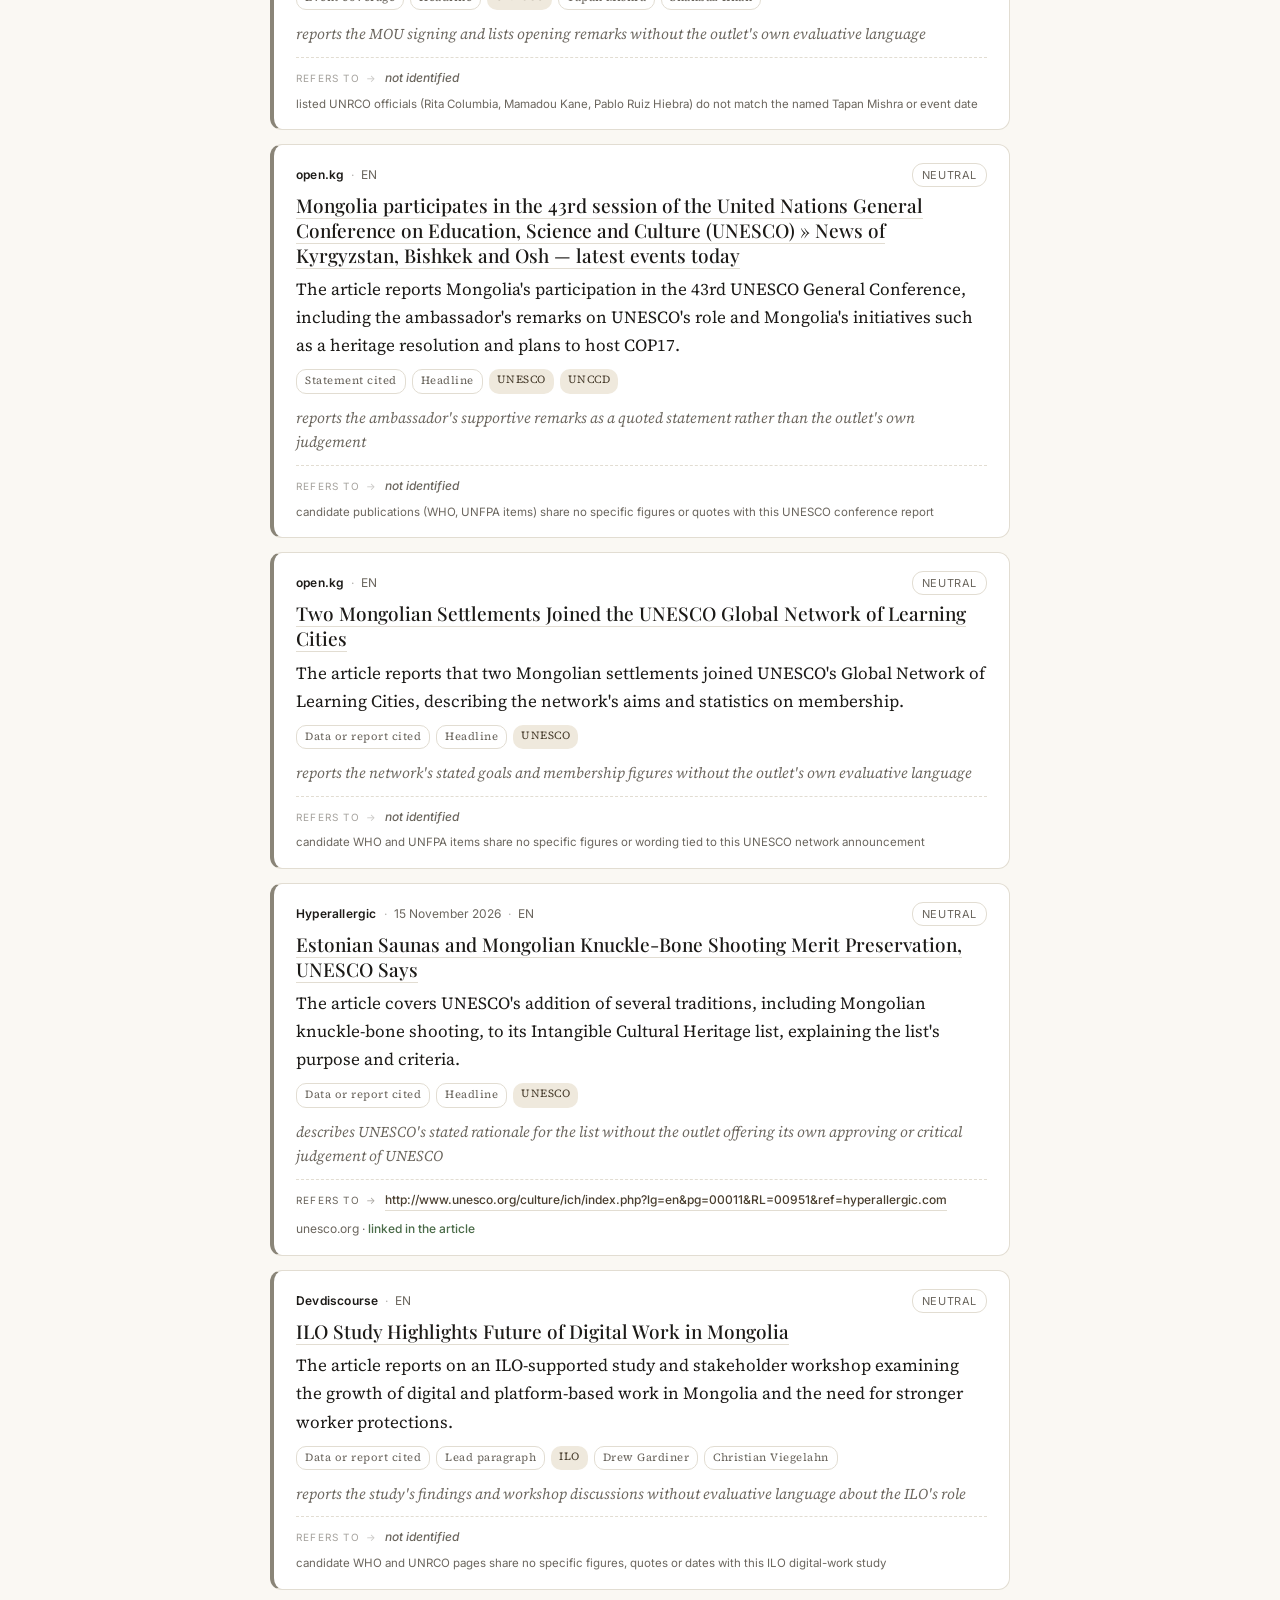
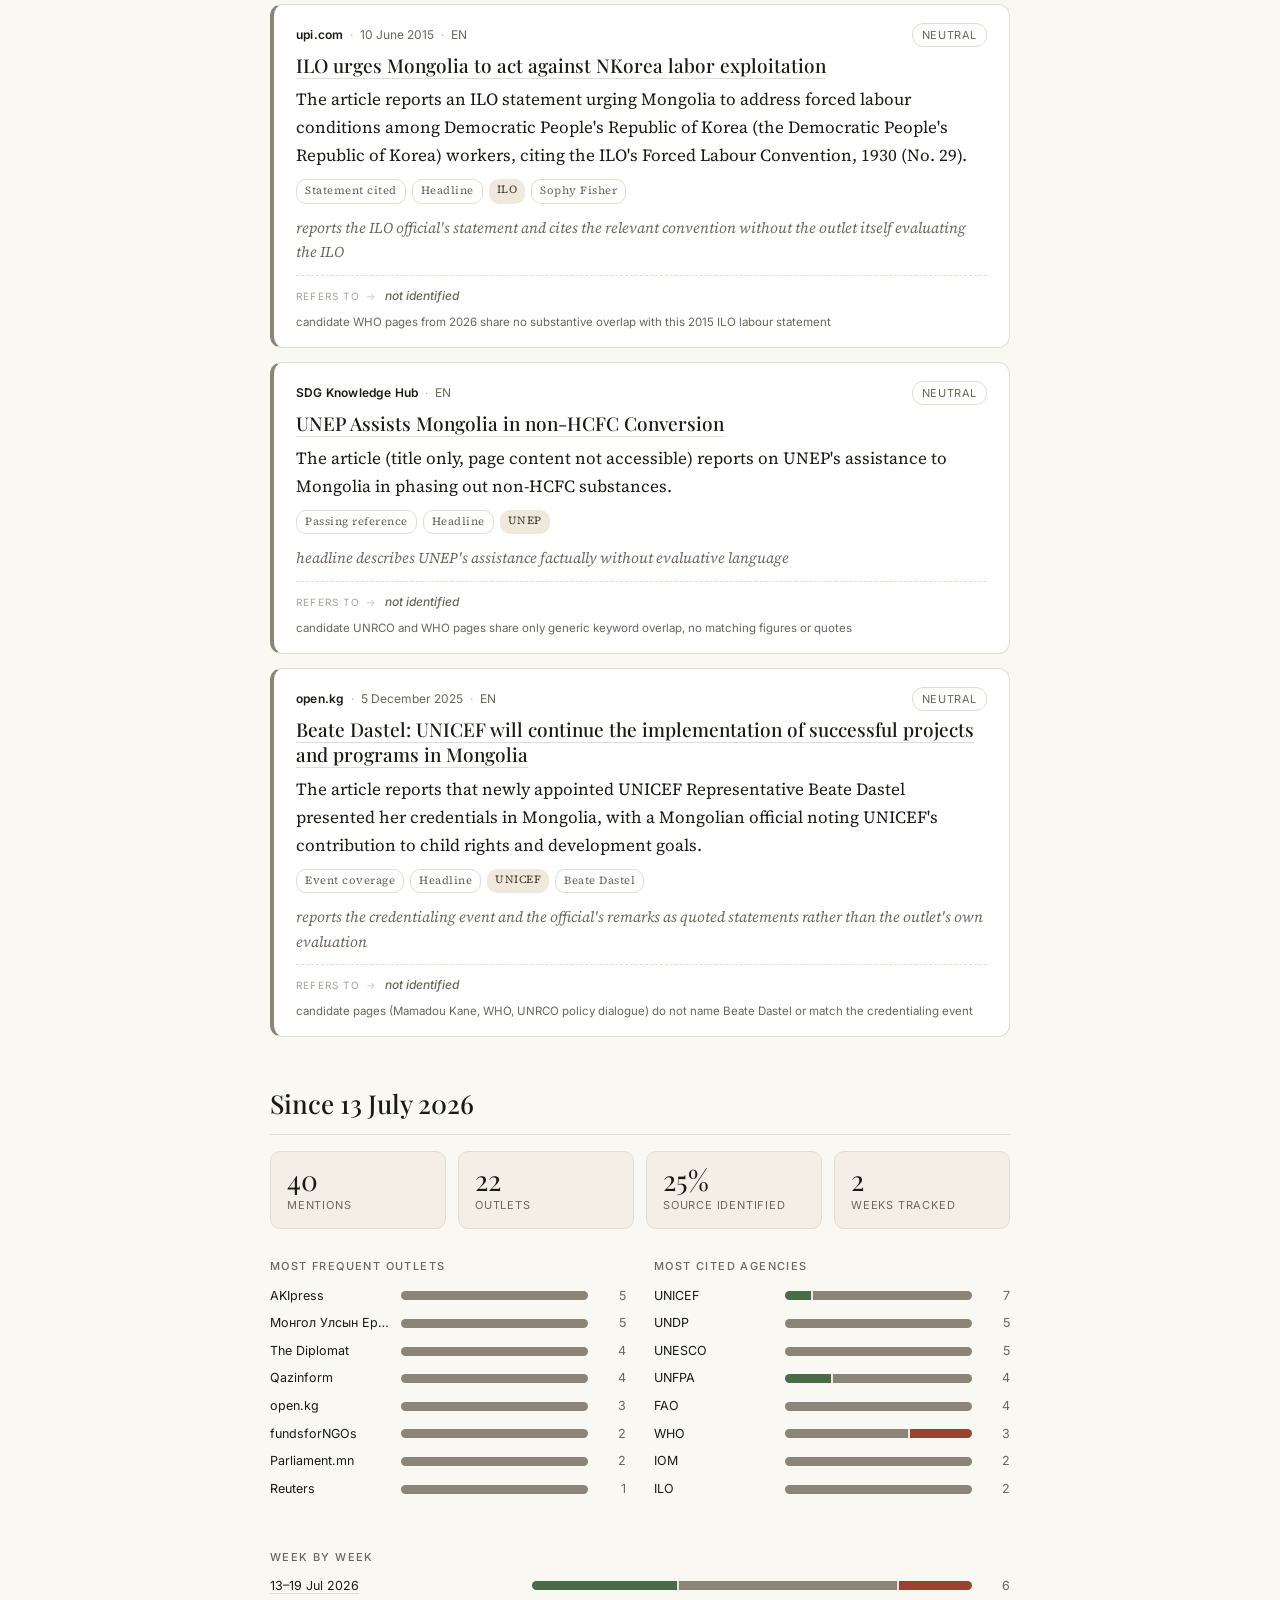
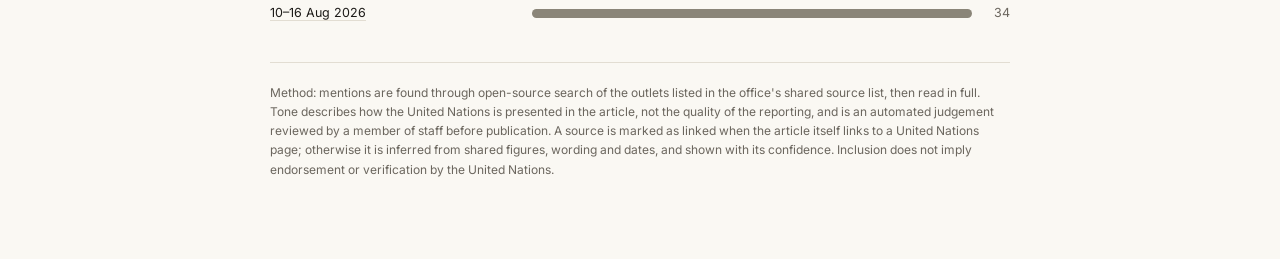
==== commit f3af8166: "Rebuild site" ====
--- a/docs/media/index.html
+++ b/docs/media/index.html
@@ -3,7 +3,7 @@
 <head>
 <meta charset="utf-8">
 <meta name="viewport" content="width=device-width, initial-scale=1">
-<title>In the Media — Mongolia Weekly · 13–19 Jul 2026</title>
+<title>In the Media — Mongolia Weekly · 10–16 Aug 2026</title>
 <link rel="preconnect" href="https://fonts.googleapis.com">
 <link rel="preconnect" href="https://fonts.gstatic.com" crossorigin>
 <link href="https://fonts.googleapis.com/css2?family=Playfair+Display:wght@500;700&family=Source+Serif+4:opsz,wght@8..60,400;8..60,600&family=Inter:wght@400;500;600&display=swap" rel="stylesheet">
@@ -25,7 +25,9 @@
   <div class="side-label"><span class="en">Archive</span><span class="mn">Архив</span></div>
   <nav>
     
-    <a href="../media/2026-07-13.html" class="active">13–19 Jul 2026</a>
+    <a href="../media/2026-08-10.html" class="active">10–16 Aug 2026</a>
+    
+    <a href="../media/2026-07-13.html" class="">13–19 Jul 2026</a>
     
   </nav>
 </aside>
@@ -37,15 +39,15 @@
       <button data-lang="mn">MN</button>
     </div>
     <div class="title">In the Media</div>
-    <div class="tagline">Mongolia Weekly · 13–19 Jul 2026</div>
+    <div class="tagline">Mongolia Weekly · 10–16 Aug 2026</div>
   </header>
 
   <section class="insights">
     <h2><span class="en">This week's coverage</span><span class="mn">Энэ долоо хоногийн мэдээлэл</span></h2>
-    <p class="overview"><span class="en">Illustrative sample only — this page fills with real mentions after the first Monday run. 6 mentions across 6 outlets; 2 supportive, 3 neutral, 1 critical; the underlying United Nations publication was identified for 4 of them.</span><span class="mn">Зөвхөн жишээ загвар. Эхний ажиллагааны дараа бодит мэдээллээр солигдоно.</span></p>
+    <p class="overview"><span class="en">34 mentions recorded across 16 outlets; 34 neutral; the underlying United Nations publication was identified for 6 of them.</span><span class="mn">34 mentions recorded across 16 outlets; 34 neutral; the underlying United Nations publication was identified for 6 of them.</span></p>
     
     <div class="tone-bar" aria-hidden="true">
-      <span class="seg tone-supportive" style="flex:2"><em>2</em> Supportive</span><span class="seg tone-neutral" style="flex:3"><em>3</em> Neutral</span><span class="seg tone-critical" style="flex:1"><em>1</em> Critical</span>
+      <span class="seg tone-neutral" style="flex:34"><em>34</em> Neutral</span>
     </div>
     
   </section>
@@ -69,256 +71,1334 @@
       
       <article class="mention tone-neutral"
                data-tone="Neutral"
-               data-agencies="FAO|UNDP"
+               data-agencies="UNICEF"
+               data-matched="no">
+        <div class="m-head">
+          <span class="outlet">Reuters</span>
+          
+          <span class="dot">·</span><span class="lang">EN</span>
+          <span class="tone-badge">Neutral</span>
+        </div>
+
+        <h4 class="m-title">
+          <a href="https://www.reuters.com/article/world/mongolian-air-pollution-causing-health-crisis-unicef-idUSKCN1G70S8/" target="_blank" rel="noopener">Mongolian air pollution causing health crisis: UNICEF</a>
+          
+        </h4>
+
+        <p class="m-summary"><span class="en">The headline reports a UNICEF assessment that air pollution in Mongolia is causing a health crisis.</span><span class="mn">The headline reports a UNICEF assessment that air pollution in Mongolia is causing a health crisis.</span></p>
+
+        <div class="m-meta">
+          <span class="tag soft">Data or report cited</span>
+          <span class="tag soft">Headline</span>
+          <span class="tag">UNICEF</span>
+          
+        </div>
+
+        
+        <p class="m-note"><span class="en">cites UNICEF's findings in the headline without further elaboration</span><span class="mn">cites UNICEF's findings in the headline without further elaboration</span></p>
+        
+
+        <div class="chain chain-none">
+          <span class="chain-label"><span class="en">Refers to</span><span class="mn">Иш татсан</span></span>
+          
+            <span class="chain-link muted"><span class="en">not identified</span><span class="mn">тодорхойлогдоогүй</span></span>
+            <span class="chain-why">none of the candidate WHO or FAO pages relate to this UNICEF air pollution report</span>
+          
+        </div>
+      </article>
+      
+      <article class="mention tone-neutral"
+               data-tone="Neutral"
+               data-agencies="UNMISS"
                data-matched="yes">
         <div class="m-head">
-          <span class="outlet">Example News Agency</span>
-          <span class="dot">·</span><span class="date">16 July 2026</span>
-          <span class="dot">·</span><span class="lang">MN</span>
-          <span class="tone-badge">Neutral</span>
-        </div>
-
-        <h4 class="m-title">
-          <a href="https://example-agency.mn/example" target="_blank" rel="noopener">НҮБ-ын тайланд Монголын бэлчээрийн доройтлыг онцоллоо</a>
-          
-        </h4>
-
-        <p class="m-summary"><span class="en">The state news agency reports the findings of a United Nations assessment on pasture degradation, quoting the figure of 76 per cent of rangeland affected. (Illustrative sample.)</span><span class="mn">Төрийн мэдээллийн агентлаг НҮБ-ын үнэлгээний дүнг иш татав. (Жишээ загвар.)</span></p>
+          <span class="outlet">The Diplomat</span>
+          <span class="dot">·</span><span class="date">24 June 1946</span>
+          <span class="dot">·</span><span class="lang">EN</span>
+          <span class="tone-badge">Neutral</span>
+        </div>
+
+        <h4 class="m-title">
+          <a href="https://thediplomat.com/2021/11/mongolia-celebrates-60-years-in-the-united-nations/" target="_blank" rel="noopener">Mongolia Celebrates 60 Years in the United Nations</a>
+          
+        </h4>
+
+        <p class="m-summary"><span class="en">The article recounts the history of Mongolia's 15-year effort to join the United Nations and marks the 60th anniversary of its membership with a United Nations Week; it references Mongolian peacekeepers serving with UNMISS.</span><span class="mn">The article recounts the history of Mongolia's 15-year effort to join the United Nations and marks the 60th anniversary of its membership with a United Nations Week; it references Mongolian peacekeepers serving with UNMISS.</span></p>
+
+        <div class="m-meta">
+          <span class="tag soft">Event coverage</span>
+          <span class="tag soft">Headline</span>
+          <span class="tag">UNMISS</span>
+          
+        </div>
+
+        
+        <p class="m-note"><span class="en">provides a historical narrative of Mongolia's accession without evaluating the United Nations' work</span><span class="mn">provides a historical narrative of Mongolia's accession without evaluating the United Nations' work</span></p>
+        
+
+        <div class="chain ">
+          <span class="chain-label"><span class="en">Refers to</span><span class="mn">Иш татсан</span></span>
+          
+            <a class="chain-link" href="https://digitallibrary.un.org/record/112166?ln=en" target="_blank" rel="noopener">https://digitallibrary.un.org/record/112166?ln=en</a>
+            <span class="chain-meta">
+              digitallibrary.un.org
+              
+              
+                · <span class="certain"><span class="en">linked in the article</span><span class="mn">нийтлэлд шууд холбогдсон</span></span>
+              
+            </span>
+            
+          
+        </div>
+      </article>
+      
+      <article class="mention tone-neutral"
+               data-tone="Neutral"
+               data-agencies=""
+               data-matched="no">
+        <div class="m-head">
+          <span class="outlet">AKIpress</span>
+          <span class="dot">·</span><span class="date">3 August 2026</span>
+          <span class="dot">·</span><span class="lang">EN</span>
+          <span class="tone-badge">Neutral</span>
+        </div>
+
+        <h4 class="m-title">
+          <a href="https://m.akipress.com/news:910484:Minister_of_Finance_of_Mongolia_and_UN_Resident_Coordinator_discuss_promoting_regional_development/" target="_blank" rel="noopener">Minister of Finance of Mongolia and UN Resident Coordinator discuss promoting regional development</a>
+          
+        </h4>
+
+        <p class="m-summary"><span class="en">The article reports on a meeting between Mongolia's Minister of Finance and the United Nations Resident Coordinator, Jaap van Hierden, to discuss regional development cooperation and the Sustainable Development Cooperation Framework.</span><span class="mn">The article reports on a meeting between Mongolia's Minister of Finance and the United Nations Resident Coordinator, Jaap van Hierden, to discuss regional development cooperation and the Sustainable Development Cooperation Framework.</span></p>
+
+        <div class="m-meta">
+          <span class="tag soft">Event coverage</span>
+          <span class="tag soft">Headline</span>
+          
+          <span class="tag soft">Jaap van Hierden</span>
+        </div>
+
+        
+        <p class="m-note"><span class="en">reports the meeting and proposals without evaluative comment</span><span class="mn">reports the meeting and proposals without evaluative comment</span></p>
+        
+
+        <div class="chain chain-none">
+          <span class="chain-label"><span class="en">Refers to</span><span class="mn">Иш татсан</span></span>
+          
+            <span class="chain-link muted"><span class="en">not identified</span><span class="mn">тодорхойлогдоогүй</span></span>
+            <span class="chain-why">candidate WHO items concern unrelated health topics with no matching quotes or figures</span>
+          
+        </div>
+      </article>
+      
+      <article class="mention tone-neutral"
+               data-tone="Neutral"
+               data-agencies=""
+               data-matched="no">
+        <div class="m-head">
+          <span class="outlet">The Diplomat</span>
+          
+          <span class="dot">·</span><span class="lang">EN</span>
+          <span class="tone-badge">Neutral</span>
+        </div>
+
+        <h4 class="m-title">
+          <a href="https://thediplomat.com/2025/10/jaap-van-hierden-on-the-un-in-mongolia-and-vice-versa/" target="_blank" rel="noopener">Jaap Van Hierden on the UN in Mongolia (and Vice Versa)</a>
+          
+        </h4>
+
+        <p class="m-summary"><span class="en">An interview with Resident Coordinator Jaap van Hierden discusses Mongolia's engagement with the United Nations, the organization's 80th anniversary, reform prospects, and climate financing.</span><span class="mn">An interview with Resident Coordinator Jaap van Hierden discusses Mongolia's engagement with the United Nations, the organization's 80th anniversary, reform prospects, and climate financing.</span></p>
+
+        <div class="m-meta">
+          <span class="tag soft">Statement cited</span>
+          <span class="tag soft">Headline</span>
+          
+          <span class="tag soft">Jaap van Hierden</span>
+        </div>
+
+        
+        <p class="m-note"><span class="en">presents an interview format with the official's views, without the outlet offering its own evaluative judgement</span><span class="mn">presents an interview format with the official's views, without the outlet offering its own evaluative judgement</span></p>
+        
+
+        <div class="chain chain-none">
+          <span class="chain-label"><span class="en">Refers to</span><span class="mn">Иш татсан</span></span>
+          
+            <span class="chain-link muted"><span class="en">not identified</span><span class="mn">тодорхойлогдоогүй</span></span>
+            <span class="chain-why">candidate WHO pages on Micronesia and French Polynesia share no substantive overlap with this interview</span>
+          
+        </div>
+      </article>
+      
+      <article class="mention tone-neutral"
+               data-tone="Neutral"
+               data-agencies=""
+               data-matched="no">
+        <div class="m-head">
+          <span class="outlet">AKIpress</span>
+          <span class="dot">·</span><span class="date">24 January 2025</span>
+          <span class="dot">·</span><span class="lang">EN</span>
+          <span class="tone-badge">Neutral</span>
+        </div>
+
+        <h4 class="m-title">
+          <a href="https://akipress.com/news:815799:UN_Resident_Coordinator_presents_credentials_at_Foreign_Ministry_of_Mongolia/" target="_blank" rel="noopener">UN Resident Coordinator presents credentials at Foreign Ministry of Mongolia</a>
+          
+        </h4>
+
+        <p class="m-summary"><span class="en">The article reports that United Nations Resident Coordinator Jaap van Hierden presented his letter of credence to Mongolia's Foreign Minister, noting his prior UN posting and his remarks praising Mongolia's hosting of two international forums.</span><span class="mn">The article reports that United Nations Resident Coordinator Jaap van Hierden presented his letter of credence to Mongolia's Foreign Minister, noting his prior UN posting and his remarks praising Mongolia's hosting of two international forums.</span></p>
+
+        <div class="m-meta">
+          <span class="tag soft">Event coverage</span>
+          <span class="tag soft">Headline</span>
+          
+          <span class="tag soft">Jaap van Hierden</span>
+        </div>
+
+        
+        <p class="m-note"><span class="en">describes a routine credentials ceremony and quotes praise directed at the government, not at the United Nations</span><span class="mn">describes a routine credentials ceremony and quotes praise directed at the government, not at the United Nations</span></p>
+        
+
+        <div class="chain chain-none">
+          <span class="chain-label"><span class="en">Refers to</span><span class="mn">Иш татсан</span></span>
+          
+            <span class="chain-link muted"><span class="en">not identified</span><span class="mn">тодорхойлогдоогүй</span></span>
+            <span class="chain-why">candidate UNRCO pages on energy, oceans and COP17 do not match this credentials story</span>
+          
+        </div>
+      </article>
+      
+      <article class="mention tone-neutral"
+               data-tone="Neutral"
+               data-agencies="UNDP"
+               data-matched="yes">
+        <div class="m-head">
+          <span class="outlet">The Diplomat</span>
+          
+          <span class="dot">·</span><span class="lang">EN</span>
+          <span class="tone-badge">Neutral</span>
+        </div>
+
+        <h4 class="m-title">
+          <a href="https://thediplomat.com/2024/12/no-one-left-behind-undp-representative-matilda-dimovska-on-mongolias-development-journey/" target="_blank" rel="noopener">‘No One Left Behind’: UNDP Representative Matilda Dimovska on Mongolia’s Development Journey</a>
+          
+        </h4>
+
+        <p class="m-summary"><span class="en">An interview with UNDP Resident Representative Matilda Dimovska describes UNDP's five decades of development work in Mongolia, including its role in establishing Khas Bank and the Gobi Cashmere factory.</span><span class="mn">An interview with UNDP Resident Representative Matilda Dimovska describes UNDP's five decades of development work in Mongolia, including its role in establishing Khas Bank and the Gobi Cashmere factory.</span></p>
+
+        <div class="m-meta">
+          <span class="tag soft">Statement cited</span>
+          <span class="tag soft">Headline</span>
+          <span class="tag">UNDP</span>
+          <span class="tag soft">Matilda Dimovska</span>
+        </div>
+
+        
+        <p class="m-note"><span class="en">presents the official's account of UNDP's history and projects without the outlet's own evaluative language</span><span class="mn">presents the official's account of UNDP's history and projects without the outlet's own evaluative language</span></p>
+        
+
+        <div class="chain ">
+          <span class="chain-label"><span class="en">Refers to</span><span class="mn">Иш татсан</span></span>
+          
+            <a class="chain-link" href="https://www.undp.org/mongolia/blog/mongolias-clean-energy-transition-pathway-sustainable-and-inclusive-development" target="_blank" rel="noopener">https://www.undp.org/mongolia/blog/mongolias-clean-energy-transition-pathway-sustainable-and-inclusive-development</a>
+            <span class="chain-meta">
+              undp.org
+              
+              
+                · <span class="certain"><span class="en">linked in the article</span><span class="mn">нийтлэлд шууд холбогдсон</span></span>
+              
+            </span>
+            
+          
+        </div>
+      </article>
+      
+      <article class="mention tone-neutral"
+               data-tone="Neutral"
+               data-agencies="UNDP"
+               data-matched="no">
+        <div class="m-head">
+          <span class="outlet">AKIpress</span>
+          <span class="dot">·</span><span class="date">23 December 2025</span>
+          <span class="dot">·</span><span class="lang">EN</span>
+          <span class="tone-badge">Neutral</span>
+        </div>
+
+        <h4 class="m-title">
+          <a href="https://m.akipress.com/news:869482:Mongolia_presents_pilot_results_of_National_Multidimensional_Poverty_Index/" target="_blank" rel="noopener">Mongolia presents pilot results of National Multidimensional Poverty Index</a>
+          
+        </h4>
+
+        <p class="m-summary"><span class="en">The article reports the pilot results of Mongolia's National Multidimensional Poverty Index, developed under a UNDP-supported statistical capacity-building project, with poverty figures and comments from the National Statistics Office, the Republic of Korea's ambassador, and UNDP's resident representative.</span><span class="mn">The article reports the pilot results of Mongolia's National Multidimensional Poverty Index, developed under a UNDP-supported statistical capacity-building project, with poverty figures and comments from the National Statistics Office, the Republic of Korea's ambassador, and UNDP's resident representative.</span></p>
 
         <div class="m-meta">
           <span class="tag soft">Data or report cited</span>
-          <span class="tag soft">Headline</span>
-          <span class="tag">FAO</span><span class="tag">UNDP</span>
-          
-        </div>
-
-        
-        <p class="m-note"><span class="en">reports our figures without comment</span><span class="mn">тоо баримтыг тайлбаргүй нийтэлсэн</span></p>
-        
-
-        <div class="chain ">
-          <span class="chain-label"><span class="en">Refers to</span><span class="mn">Иш татсан</span></span>
-          
-            <a class="chain-link" href="https://mongolia.un.org/en/example" target="_blank" rel="noopener">Rangeland health assessment 2026</a>
-            <span class="chain-meta">
-              UNDP
-               · 14 July 2026
-              
-                · <span class="certain"><span class="en">linked in the article</span><span class="mn">нийтлэлд шууд холбогдсон</span></span>
-              
-            </span>
-            
-          
-        </div>
-      </article>
-      
-      <article class="mention tone-supportive"
-               data-tone="Supportive"
+          <span class="tag soft">Lead paragraph</span>
+          <span class="tag">UNDP</span>
+          <span class="tag soft">Matilda Dimovska</span>
+        </div>
+
+        
+        <p class="m-note"><span class="en">cites UNDP's role and the official's statement on the index without added evaluation</span><span class="mn">cites UNDP's role and the official's statement on the index without added evaluation</span></p>
+        
+
+        <div class="chain chain-none">
+          <span class="chain-label"><span class="en">Refers to</span><span class="mn">Иш татсан</span></span>
+          
+            <span class="chain-link muted"><span class="en">not identified</span><span class="mn">тодорхойлогдоогүй</span></span>
+            <span class="chain-why">candidate UNRCO and UNFPA items concern unrelated topics with no shared figures or quotes</span>
+          
+        </div>
+      </article>
+      
+      <article class="mention tone-neutral"
+               data-tone="Neutral"
                data-agencies="UNICEF"
                data-matched="yes">
         <div class="m-head">
-          <span class="outlet">Example Daily</span>
-          <span class="dot">·</span><span class="date">17 July 2026</span>
-          <span class="dot">·</span><span class="lang">MN</span>
-          <span class="tone-badge">Supportive</span>
-        </div>
-
-        <h4 class="m-title">
-          <a href="https://example-daily.mn/example" target="_blank" rel="noopener">Хүүхдийн тэтгэмжийн шинэчлэл: НҮБ юу зөвлөж байна вэ?</a>
-          
-        </h4>
-
-        <p class="m-summary"><span class="en">An analysis of the child benefit reform draws on UNICEF recommendations, presenting them favourably against the government's current design. (Illustrative sample.)</span><span class="mn">Хүүхдийн мөнгөний шинэчлэлийн талаарх шинжилгээ. (Жишээ загвар.)</span></p>
+          <span class="outlet">The Diplomat</span>
+          
+          <span class="dot">·</span><span class="lang">EN</span>
+          <span class="tone-badge">Neutral</span>
+        </div>
+
+        <h4 class="m-title">
+          <a href="https://thediplomat.com/2025/03/unicef-and-childrens-wellness-and-protection-in-mongolia/" target="_blank" rel="noopener">UNICEF and Children’s Wellness and Protection in Mongolia</a>
+          
+        </h4>
+
+        <p class="m-summary"><span class="en">An interview with UNICEF Representative Evariste Kouassi-Komlan discusses UNICEF's programmes in Mongolia addressing air pollution, child health, and protection, including the CHIP stove-replacement project and a related award.</span><span class="mn">An interview with UNICEF Representative Evariste Kouassi-Komlan discusses UNICEF's programmes in Mongolia addressing air pollution, child health, and protection, including the CHIP stove-replacement project and a related award.</span></p>
+
+        <div class="m-meta">
+          <span class="tag soft">Statement cited</span>
+          <span class="tag soft">Headline</span>
+          <span class="tag">UNICEF</span>
+          <span class="tag soft">Evariste Kouassi-Komlan</span>
+        </div>
+
+        
+        <p class="m-note"><span class="en">reports the official's account of UNICEF's projects and a cited award without the outlet's own evaluative language</span><span class="mn">reports the official's account of UNICEF's projects and a cited award without the outlet's own evaluative language</span></p>
+        
+
+        <div class="chain ">
+          <span class="chain-label"><span class="en">Refers to</span><span class="mn">Иш татсан</span></span>
+          
+            <a class="chain-link" href="https://mics.unicef.org/" target="_blank" rel="noopener">https://mics.unicef.org/</a>
+            <span class="chain-meta">
+              mics.unicef.org
+              
+              
+                · <span class="certain"><span class="en">linked in the article</span><span class="mn">нийтлэлд шууд холбогдсон</span></span>
+              
+            </span>
+            
+          
+        </div>
+      </article>
+      
+      <article class="mention tone-neutral"
+               data-tone="Neutral"
+               data-agencies="UNICEF"
+               data-matched="no">
+        <div class="m-head">
+          <span class="outlet">AKIpress</span>
+          <span class="dot">·</span><span class="date">13 August 2025</span>
+          <span class="dot">·</span><span class="lang">EN</span>
+          <span class="tone-badge">Neutral</span>
+        </div>
+
+        <h4 class="m-title">
+          <a href="https://akipress.com/news:844593:Early_Childhood_Development_Center_to_be_opened_in_Mongolia_with_support_of_UNICEF_and_UK_Embassy/" target="_blank" rel="noopener">Early Childhood Development Center to be opened in Mongolia with support of UNICEF and UK Embassy</a>
+          
+        </h4>
+
+        <p class="m-summary"><span class="en">The article reports on a partnership between UNICEF and the British Embassy to open a climate-smart Early Childhood Development Centre in Orkhon province, quoting the UNICEF representative and the British ambassador.</span><span class="mn">The article reports on a partnership between UNICEF and the British Embassy to open a climate-smart Early Childhood Development Centre in Orkhon province, quoting the UNICEF representative and the British ambassador.</span></p>
+
+        <div class="m-meta">
+          <span class="tag soft">Event coverage</span>
+          <span class="tag soft">Headline</span>
+          <span class="tag">UNICEF</span>
+          <span class="tag soft">Evariste Kouassi-Komlan</span>
+        </div>
+
+        
+        <p class="m-note"><span class="en">reports the project launch and quotes officials without the outlet's own evaluative comment</span><span class="mn">reports the project launch and quotes officials without the outlet's own evaluative comment</span></p>
+        
+
+        <div class="chain chain-none">
+          <span class="chain-label"><span class="en">Refers to</span><span class="mn">Иш татсан</span></span>
+          
+            <span class="chain-link muted"><span class="en">not identified</span><span class="mn">тодорхойлогдоогүй</span></span>
+            <span class="chain-why">candidate WHO and UNRCO pages do not match this UNICEF/UK Embassy story</span>
+          
+        </div>
+      </article>
+      
+      <article class="mention tone-neutral"
+               data-tone="Neutral"
+               data-agencies="UNESCO"
+               data-matched="no">
+        <div class="m-head">
+          <span class="outlet">AKIpress</span>
+          <span class="dot">·</span><span class="date">21 November 2023</span>
+          <span class="dot">·</span><span class="lang">EN</span>
+          <span class="tone-badge">Neutral</span>
+        </div>
+
+        <h4 class="m-title">
+          <a href="https://akipress.com/news:744062:UNESCO_Collection__History_of_Nomadic_Civilizations__to_be_issued_at_Mongolia_s_proposal/" target="_blank" rel="noopener">UNESCO Collection "History of Nomadic Civilizations" to be issued at Mongolia's proposal</a>
+          
+        </h4>
+
+        <p class="m-summary"><span class="en">The article reports that a new UNESCO Collection on the history of nomadic civilizations, proposed by Mongolia, was approved at UNESCO's General Conference, with several countries expressing interest in participating.</span><span class="mn">The article reports that a new UNESCO Collection on the history of nomadic civilizations, proposed by Mongolia, was approved at UNESCO's General Conference, with several countries expressing interest in participating.</span></p>
+
+        <div class="m-meta">
+          <span class="tag soft">Event coverage</span>
+          <span class="tag soft">Headline</span>
+          <span class="tag">UNESCO</span>
+          
+        </div>
+
+        
+        <p class="m-note"><span class="en">reports the resolution's approval without evaluative comment</span><span class="mn">reports the resolution's approval without evaluative comment</span></p>
+        
+
+        <div class="chain chain-none">
+          <span class="chain-label"><span class="en">Refers to</span><span class="mn">Иш татсан</span></span>
+          
+            <span class="chain-link muted"><span class="en">not identified</span><span class="mn">тодорхойлогдоогүй</span></span>
+            <span class="chain-why">candidate UNRCO pages on staff bios and AI dialogue share no substantive overlap</span>
+          
+        </div>
+      </article>
+      
+      <article class="mention tone-neutral"
+               data-tone="Neutral"
+               data-agencies=""
+               data-matched="no">
+        <div class="m-head">
+          <span class="outlet">Монгол Улсын Ерөнхийлөгчийн Тамгын газар</span>
+          
+          <span class="dot">·</span><span class="lang">EN</span>
+          <span class="tone-badge">Neutral</span>
+        </div>
+
+        <h4 class="m-title">
+          <a href="https://president.mn/en/2025/09/24/khurelsukh-ukhnaa-mongolia-will-steadfastly-support-the-united-nations-efforts-to-safeguard-international-peace-and-security/" target="_blank" rel="noopener">Khurelsukh Ukhnaa: Mongolia Will Steadfastly Support the United Nations’ Efforts to Safeguard International Peace and Security</a>
+          
+        </h4>
+
+        <p class="m-summary"><span class="en">The headline reports a statement by Mongolia's President Khürelsükh affirming Mongolia's continued support for the United Nations' peace and security efforts.</span><span class="mn">The headline reports a statement by Mongolia's President Khürelsükh affirming Mongolia's continued support for the United Nations' peace and security efforts.</span></p>
+
+        <div class="m-meta">
+          <span class="tag soft">Statement cited</span>
+          <span class="tag soft">Headline</span>
+          
+          
+        </div>
+
+        
+        <p class="m-note"><span class="en">reports the president's stated commitment in the headline</span><span class="mn">reports the president's stated commitment in the headline</span></p>
+        
+
+        <div class="chain chain-none">
+          <span class="chain-label"><span class="en">Refers to</span><span class="mn">Иш татсан</span></span>
+          
+            <span class="chain-link muted"><span class="en">not identified</span><span class="mn">тодорхойлогдоогүй</span></span>
+            <span class="chain-why">candidate WHO and UNRCO items are unrelated to this statement on peace and security</span>
+          
+        </div>
+      </article>
+      
+      <article class="mention tone-neutral"
+               data-tone="Neutral"
+               data-agencies=""
+               data-matched="no">
+        <div class="m-head">
+          <span class="outlet">Монгол Улсын Ерөнхийлөгчийн Тамгын газар</span>
+          
+          <span class="dot">·</span><span class="lang">EN</span>
+          <span class="tone-badge">Neutral</span>
+        </div>
+
+        <h4 class="m-title">
+          <a href="https://president.mn/en/2019/10/01/meeting-with-tapan-mishra-un-resident-coordinator/" target="_blank" rel="noopener">MEETING WITH TAPAN MISHRA, UN RESIDENT COORDINATOR</a>
+          
+        </h4>
+
+        <p class="m-summary"><span class="en">The headline reports a meeting between a Mongolian official and then-United Nations Resident Coordinator Tapan Mishra.</span><span class="mn">The headline reports a meeting between a Mongolian official and then-United Nations Resident Coordinator Tapan Mishra.</span></p>
+
+        <div class="m-meta">
+          <span class="tag soft">Event coverage</span>
+          <span class="tag soft">Headline</span>
+          
+          <span class="tag soft">Tapan Mishra</span>
+        </div>
+
+        
+        <p class="m-note"><span class="en">reports the meeting in the headline</span><span class="mn">reports the meeting in the headline</span></p>
+        
+
+        <div class="chain chain-none">
+          <span class="chain-label"><span class="en">Refers to</span><span class="mn">Иш татсан</span></span>
+          
+            <span class="chain-link muted"><span class="en">not identified</span><span class="mn">тодорхойлогдоогүй</span></span>
+            <span class="chain-why">candidate WHO pages and a UNRCO staff bio do not match this 2019 meeting</span>
+          
+        </div>
+      </article>
+      
+      <article class="mention tone-neutral"
+               data-tone="Neutral"
+               data-agencies="UNRCO"
+               data-matched="no">
+        <div class="m-head">
+          <span class="outlet">Монгол Улсын Ерөнхийлөгчийн Тамгын газар</span>
+          
+          <span class="dot">·</span><span class="lang">EN</span>
+          <span class="tone-badge">Neutral</span>
+        </div>
+
+        <h4 class="m-title">
+          <a href="https://president.mn/en/2024/11/30/president-khurelsukh-awards-un-resident-coordinator-with-the-friendship-medal/" target="_blank" rel="noopener">PRESIDENT KHURELSUKH AWARDS UN RESIDENT COORDINATOR WITH THE “FRIENDSHIP” MEDAL</a>
+          
+        </h4>
+
+        <p class="m-summary"><span class="en">The article reports that President Khurelsukh awarded the United Nations Resident Coordinator the 'Friendship' medal, a state honour ceremony.</span><span class="mn">The article reports that President Khurelsukh awarded the United Nations Resident Coordinator the 'Friendship' medal, a state honour ceremony.</span></p>
+
+        <div class="m-meta">
+          <span class="tag soft">Event coverage</span>
+          <span class="tag soft">Headline</span>
+          <span class="tag">UNRCO</span>
+          
+        </div>
+
+        
+        <p class="m-note"><span class="en">reports the awarding of a medal without evaluative language</span><span class="mn">reports the awarding of a medal without evaluative language</span></p>
+        
+
+        <div class="chain chain-none">
+          <span class="chain-label"><span class="en">Refers to</span><span class="mn">Иш татсан</span></span>
+          
+            <span class="chain-link muted"><span class="en">not identified</span><span class="mn">тодорхойлогдоогүй</span></span>
+            <span class="chain-why">no concrete textual overlap (shared quote, figure, or date) links this ceremony to any of the candidate UNRCO biography pages</span>
+          
+        </div>
+      </article>
+      
+      <article class="mention tone-neutral"
+               data-tone="Neutral"
+               data-agencies=""
+               data-matched="no">
+        <div class="m-head">
+          <span class="outlet">Монгол Улсын Ерөнхийлөгчийн Тамгын газар</span>
+          
+          <span class="dot">·</span><span class="lang">EN</span>
+          <span class="tone-badge">Neutral</span>
+        </div>
+
+        <h4 class="m-title">
+          <a href="https://president.mn/en/2023/09/21/statement-at-the-general-debate-of-the-78th-session-of-the-united-nations-general-assembly/" target="_blank" rel="noopener">STATEMENT AT THE GENERAL DEBATE OF THE 78TH SESSION OF THE UNITED NATIONS GENERAL ASSEMBLY</a>
+          
+        </h4>
+
+        <p class="m-summary"><span class="en">The article is the President of Mongolia's statement delivered at the General Debate of the 78th session of the United Nations General Assembly, referencing the United Nations as the forum for the speech.</span><span class="mn">The article is the President of Mongolia's statement delivered at the General Debate of the 78th session of the United Nations General Assembly, referencing the United Nations as the forum for the speech.</span></p>
+
+        <div class="m-meta">
+          <span class="tag soft">Statement cited</span>
+          <span class="tag soft">Headline</span>
+          
+          
+        </div>
+
+        
+        <p class="m-note"><span class="en">reports the statement's delivery at a UN body without evaluative language</span><span class="mn">reports the statement's delivery at a UN body without evaluative language</span></p>
+        
+
+        <div class="chain chain-none">
+          <span class="chain-label"><span class="en">Refers to</span><span class="mn">Иш татсан</span></span>
+          
+            <span class="chain-link muted"><span class="en">not identified</span><span class="mn">тодорхойлогдоогүй</span></span>
+            <span class="chain-why">none of the WHO candidates relate to a General Assembly statement</span>
+          
+        </div>
+      </article>
+      
+      <article class="mention tone-neutral"
+               data-tone="Neutral"
+               data-agencies="UNDP"
+               data-matched="yes">
+        <div class="m-head">
+          <span class="outlet">Forbes</span>
+          
+          <span class="dot">·</span><span class="lang">EN</span>
+          <span class="tone-badge">Neutral</span>
+        </div>
+
+        <h4 class="m-title">
+          <a href="https://www.forbes.com/sites/rogerhuang/2019/12/28/un-pilot-in-mongolia-uses-blockchain-to-help-farmers-deliver-sustainable-cashmere/" target="_blank" rel="noopener">UN Pilot In Mongolia Uses Blockchain To Help Farmers Deliver Sustainable Cashmere</a>
+          
+        </h4>
+
+        <p class="m-summary"><span class="en">The article describes a UNDP-supported pilot in Mongolia that uses blockchain technology to help cashmere herders demonstrate sustainable production practices.</span><span class="mn">The article describes a UNDP-supported pilot in Mongolia that uses blockchain technology to help cashmere herders demonstrate sustainable production practices.</span></p>
+
+        <div class="m-meta">
+          <span class="tag soft">Event coverage</span>
+          <span class="tag soft">Lead paragraph</span>
+          <span class="tag">UNDP</span>
+          
+        </div>
+
+        
+        <p class="m-note"><span class="en">describes the UNDP pilot and its mechanics factually, without outlet commentary</span><span class="mn">describes the UNDP pilot and its mechanics factually, without outlet commentary</span></p>
+        
+
+        <div class="chain ">
+          <span class="chain-label"><span class="en">Refers to</span><span class="mn">Иш татсан</span></span>
+          
+            <a class="chain-link" href="https://www.undp.org/content/undp/en/home/blog/2019/creating-a-market-for-sustainable-cashmere.html" target="_blank" rel="noopener">https://www.undp.org/content/undp/en/home/blog/2019/creating-a-market-for-sustainable-cashmere.html</a>
+            <span class="chain-meta">
+              undp.org
+              
+              
+                · <span class="certain"><span class="en">linked in the article</span><span class="mn">нийтлэлд шууд холбогдсон</span></span>
+              
+            </span>
+            
+          
+        </div>
+      </article>
+      
+      <article class="mention tone-neutral"
+               data-tone="Neutral"
+               data-agencies="UNDP"
+               data-matched="no">
+        <div class="m-head">
+          <span class="outlet">Qazinform</span>
+          <span class="dot">·</span><span class="date">22 April 2025</span>
+          <span class="dot">·</span><span class="lang">EN</span>
+          <span class="tone-badge">Neutral</span>
+        </div>
+
+        <h4 class="m-title">
+          <a href="https://qazinform.com/news/undp-launches-integra-initiative-in-mongolia-ee09cf" target="_blank" rel="noopener">UNDP launches 'Integra' initiative in Mongolia</a>
+          
+        </h4>
+
+        <p class="m-summary"><span class="en">The article reports the launch of UNDP's 'Integra' initiative in Mongolia to strengthen governance and transparency in the extractive sector, implemented with the Ministry of Industry and Mineral Resources.</span><span class="mn">The article reports the launch of UNDP's 'Integra' initiative in Mongolia to strengthen governance and transparency in the extractive sector, implemented with the Ministry of Industry and Mineral Resources.</span></p>
+
+        <div class="m-meta">
+          <span class="tag soft">Event coverage</span>
+          <span class="tag soft">Headline</span>
+          <span class="tag">UNDP</span>
+          
+        </div>
+
+        
+        <p class="m-note"><span class="en">announces the initiative's launch and partners without evaluative language</span><span class="mn">announces the initiative's launch and partners without evaluative language</span></p>
+        
+
+        <div class="chain chain-none">
+          <span class="chain-label"><span class="en">Refers to</span><span class="mn">Иш татсан</span></span>
+          
+            <span class="chain-link muted"><span class="en">not identified</span><span class="mn">тодорхойлогдоогүй</span></span>
+            <span class="chain-why">no candidate matches the specific Integra initiative launch details</span>
+          
+        </div>
+      </article>
+      
+      <article class="mention tone-neutral"
+               data-tone="Neutral"
+               data-agencies="UNICEF"
+               data-matched="no">
+        <div class="m-head">
+          <span class="outlet">Qazinform</span>
+          <span class="dot">·</span><span class="date">14 August 2025</span>
+          <span class="dot">·</span><span class="lang">EN</span>
+          <span class="tone-badge">Neutral</span>
+        </div>
+
+        <h4 class="m-title">
+          <a href="https://qazinform.com/news/unicef-and-uk-to-establish-growing-up-green-early-childhood-development-center-in-mongolia-931ad6" target="_blank" rel="noopener">UNICEF and UK to establish “Growing Up Green” early childhood development center in Mongolia</a>
+          
+        </h4>
+
+        <p class="m-summary"><span class="en">The article reports on a partnership agreement between UNICEF and the British Embassy in Mongolia to build a climate-smart early childhood development centre in Orkhon aimag.</span><span class="mn">The article reports on a partnership agreement between UNICEF and the British Embassy in Mongolia to build a climate-smart early childhood development centre in Orkhon aimag.</span></p>
+
+        <div class="m-meta">
+          <span class="tag soft">Statement cited</span>
+          <span class="tag soft">Headline</span>
+          <span class="tag">UNICEF</span>
+          <span class="tag soft">Evariste Kouassi-Komlan</span>
+        </div>
+
+        
+        <p class="m-note"><span class="en">reports the agreement and quotes officials without the outlet's own evaluative language</span><span class="mn">reports the agreement and quotes officials without the outlet's own evaluative language</span></p>
+        
+
+        <div class="chain chain-none">
+          <span class="chain-label"><span class="en">Refers to</span><span class="mn">Иш татсан</span></span>
+          
+            <span class="chain-link muted"><span class="en">not identified</span><span class="mn">тодорхойлогдоогүй</span></span>
+            <span class="chain-why">none of the candidates match this specific UNICEF-UK partnership announcement</span>
+          
+        </div>
+      </article>
+      
+      <article class="mention tone-neutral"
+               data-tone="Neutral"
+               data-agencies="WHO"
+               data-matched="no">
+        <div class="m-head">
+          <span class="outlet">EEAS</span>
+          
+          <span class="dot">·</span><span class="lang">EN</span>
+          <span class="tone-badge">Neutral</span>
+        </div>
+
+        <h4 class="m-title">
+          <a href="https://www.eeas.europa.eu/delegations/mongolia/european-union-and-who-hand-over-essential-equipment-support-mongolia%E2%80%99s-response-covid-19_en" target="_blank" rel="noopener">European Union and WHO hand over essential equipment to support Mongolia’s response to COVID-19</a>
+          
+        </h4>
+
+        <p class="m-summary"><span class="en">The article reports on the European Union and WHO handing over essential equipment to Mongolia's Ministry of Health to support the COVID-19 response.</span><span class="mn">The article reports on the European Union and WHO handing over essential equipment to Mongolia's Ministry of Health to support the COVID-19 response.</span></p>
+
+        <div class="m-meta">
+          <span class="tag soft">Event coverage</span>
+          <span class="tag soft">Headline</span>
+          <span class="tag">WHO</span>
+          <span class="tag soft">Sergey Diorditsa</span>
+        </div>
+
+        
+        <p class="m-note"><span class="en">describes the equipment handover and project objectives factually</span><span class="mn">describes the equipment handover and project objectives factually</span></p>
+        
+
+        <div class="chain chain-none">
+          <span class="chain-label"><span class="en">Refers to</span><span class="mn">Иш татсан</span></span>
+          
+            <span class="chain-link muted"><span class="en">not identified</span><span class="mn">тодорхойлогдоогүй</span></span>
+            <span class="chain-why">candidates concern unrelated 2026 WHO items, not the 2021 COVID equipment handover</span>
+          
+        </div>
+      </article>
+      
+      <article class="mention tone-neutral"
+               data-tone="Neutral"
+               data-agencies="IOM"
+               data-matched="no">
+        <div class="m-head">
+          <span class="outlet">www.zms.mn</span>
+          <span class="dot">·</span><span class="date">29 March 2026</span>
+          <span class="dot">·</span><span class="lang">EN</span>
+          <span class="tone-badge">Neutral</span>
+        </div>
+
+        <h4 class="m-title">
+          <a href="https://www.zms.mn/a/103823" target="_blank" rel="noopener">IOM Resident Representative presents credentials in Mongolia</a>
+          
+        </h4>
+
+        <p class="m-summary"><span class="en">The article reports that the IOM Resident Representative in Mongolia, Yoko Fujimura, presented her credentials to the Foreign Minister, discussing IOM's cooperation with Mongolia.</span><span class="mn">The article reports that the IOM Resident Representative in Mongolia, Yoko Fujimura, presented her credentials to the Foreign Minister, discussing IOM's cooperation with Mongolia.</span></p>
+
+        <div class="m-meta">
+          <span class="tag soft">Event coverage</span>
+          <span class="tag soft">Headline</span>
+          <span class="tag">IOM</span>
+          <span class="tag soft">Yoko Fujimura</span>
+        </div>
+
+        
+        <p class="m-note"><span class="en">reports the credentialing event and paraphrased remarks without outlet commentary</span><span class="mn">reports the credentialing event and paraphrased remarks without outlet commentary</span></p>
+        
+
+        <div class="chain chain-none">
+          <span class="chain-label"><span class="en">Refers to</span><span class="mn">Иш татсан</span></span>
+          
+            <span class="chain-link muted"><span class="en">not identified</span><span class="mn">тодорхойлогдоогүй</span></span>
+            <span class="chain-why">no candidate matches this specific credentialing event</span>
+          
+        </div>
+      </article>
+      
+      <article class="mention tone-neutral"
+               data-tone="Neutral"
+               data-agencies="IOM"
+               data-matched="no">
+        <div class="m-head">
+          <span class="outlet">fundsforNGOs</span>
+          
+          <span class="dot">·</span><span class="lang">EN</span>
+          <span class="tone-badge">Neutral</span>
+        </div>
+
+        <h4 class="m-title">
+          <a href="https://www2.fundsforngos.org/latest-funds-for-ngos/iom-call-for-proposals-understanding-and-managing-internal-migration-project-for-mongolian-ngos/" target="_blank" rel="noopener">IOM Call for Proposals: Understanding and Managing Internal Migration Project for Mongolian NGOs</a>
+          
+        </h4>
+
+        <p class="m-summary"><span class="en">The article (largely inaccessible) appears to announce an IOM call for proposals for a project on understanding and managing internal migration for Mongolian NGOs.</span><span class="mn">The article (largely inaccessible) appears to announce an IOM call for proposals for a project on understanding and managing internal migration for Mongolian NGOs.</span></p>
+
+        <div class="m-meta">
+          <span class="tag soft">Passing reference</span>
+          <span class="tag soft">Headline</span>
+          <span class="tag">IOM</span>
+          
+        </div>
+
+        
+        <p class="m-note"><span class="en">announces a funding call without evaluative language</span><span class="mn">announces a funding call without evaluative language</span></p>
+        
+
+        <div class="chain chain-none">
+          <span class="chain-label"><span class="en">Refers to</span><span class="mn">Иш татсан</span></span>
+          
+            <span class="chain-link muted"><span class="en">not identified</span><span class="mn">тодорхойлогдоогүй</span></span>
+            <span class="chain-why">candidates concern unrelated WHO and UNRCO items, not this IOM funding call</span>
+          
+        </div>
+      </article>
+      
+      <article class="mention tone-neutral"
+               data-tone="Neutral"
+               data-agencies=""
+               data-matched="no">
+        <div class="m-head">
+          <span class="outlet">IOM3</span>
+          <span class="dot">·</span><span class="date">30 October 2023</span>
+          <span class="dot">·</span><span class="lang">EN</span>
+          <span class="tone-badge">Neutral</span>
+        </div>
+
+        <h4 class="m-title">
+          <a href="https://www.iom3.org/resource/mongolia-visit-to-boost-uk-critical-minerals-supply.html" target="_blank" rel="noopener">Mongolia visit to boost UK critical minerals supply</a>
+          
+        </h4>
+
+        <p class="m-summary"><span class="en">The article covers a UK Industry Minister's visit to Mongolia to boost critical minerals trade ties; it does not mention the United Nations.</span><span class="mn">The article covers a UK Industry Minister's visit to Mongolia to boost critical minerals trade ties; it does not mention the United Nations.</span></p>
+
+        <div class="m-meta">
+          <span class="tag soft">Passing reference</span>
+          <span class="tag soft">Passing</span>
+          
+          
+        </div>
+
+        
+        <p class="m-note"><span class="en">no United Nations content or evaluative language present</span><span class="mn">no United Nations content or evaluative language present</span></p>
+        
+
+        <div class="chain chain-none">
+          <span class="chain-label"><span class="en">Refers to</span><span class="mn">Иш татсан</span></span>
+          
+            <span class="chain-link muted"><span class="en">not identified</span><span class="mn">тодорхойлогдоогүй</span></span>
+            <span class="chain-why">article does not concern the United Nations, so no candidate applies</span>
+          
+        </div>
+      </article>
+      
+      <article class="mention tone-neutral"
+               data-tone="Neutral"
+               data-agencies="UNFPA"
+               data-matched="no">
+        <div class="m-head">
+          <span class="outlet">Parliament.mn</span>
+          <span class="dot">·</span><span class="date">28 October 2024</span>
+          <span class="dot">·</span><span class="lang">EN</span>
+          <span class="tone-badge">Neutral</span>
+        </div>
+
+        <h4 class="m-title">
+          <a href="https://www.parliament.mn/en/nn/63210/" target="_blank" rel="noopener">MP M. Gankhuleg Meets with Dr. Khalid Sharif, Head of UNFPA in Mongolia</a>
+          
+        </h4>
+
+        <p class="m-summary"><span class="en">The article reports a meeting between an MP and the Head of UNFPA in Mongolia, Dr. Khalid Sharifi, to discuss youth development cooperation.</span><span class="mn">The article reports a meeting between an MP and the Head of UNFPA in Mongolia, Dr. Khalid Sharifi, to discuss youth development cooperation.</span></p>
+
+        <div class="m-meta">
+          <span class="tag soft">Statement cited</span>
+          <span class="tag soft">Headline</span>
+          <span class="tag">UNFPA</span>
+          <span class="tag soft">Khalid Sharifi</span>
+        </div>
+
+        
+        <p class="m-note"><span class="en">reports the meeting and quoted remarks without outlet evaluation</span><span class="mn">reports the meeting and quoted remarks without outlet evaluation</span></p>
+        
+
+        <div class="chain chain-none">
+          <span class="chain-label"><span class="en">Refers to</span><span class="mn">Иш татсан</span></span>
+          
+            <span class="chain-link muted"><span class="en">not identified</span><span class="mn">тодорхойлогдоогүй</span></span>
+            <span class="chain-why">no candidate matches this specific meeting report</span>
+          
+        </div>
+      </article>
+      
+      <article class="mention tone-neutral"
+               data-tone="Neutral"
+               data-agencies="UNFPA"
+               data-matched="no">
+        <div class="m-head">
+          <span class="outlet">Parliament.mn</span>
+          <span class="dot">·</span><span class="date">9 February 2023</span>
+          <span class="dot">·</span><span class="lang">EN</span>
+          <span class="tone-badge">Neutral</span>
+        </div>
+
+        <h4 class="m-title">
+          <a href="https://www.parliament.mn/en/nn/29552/" target="_blank" rel="noopener">An agreement to implement the UNFPA VII programme to support Mongolia was signed</a>
+          
+        </h4>
+
+        <p class="m-summary"><span class="en">The article reports the signing of an agreement between Mongolia's Parliament Secretariat and UNFPA to implement the seventh UNFPA country programme supporting Mongolia from 2023 to 2027.</span><span class="mn">The article reports the signing of an agreement between Mongolia's Parliament Secretariat and UNFPA to implement the seventh UNFPA country programme supporting Mongolia from 2023 to 2027.</span></p>
+
+        <div class="m-meta">
+          <span class="tag soft">Statement cited</span>
+          <span class="tag soft">Headline</span>
+          <span class="tag">UNFPA</span>
+          <span class="tag soft">Khalid Sharifi</span>
+        </div>
+
+        
+        <p class="m-note"><span class="en">reports the signing and quoted remarks of officials without the outlet's own evaluative language</span><span class="mn">reports the signing and quoted remarks of officials without the outlet's own evaluative language</span></p>
+        
+
+        <div class="chain chain-none">
+          <span class="chain-label"><span class="en">Refers to</span><span class="mn">Иш татсан</span></span>
+          
+            <span class="chain-link muted"><span class="en">not identified</span><span class="mn">тодорхойлогдоогүй</span></span>
+            <span class="chain-why">no candidate matches this specific 2023 agreement-signing report</span>
+          
+        </div>
+      </article>
+      
+      <article class="mention tone-neutral"
+               data-tone="Neutral"
+               data-agencies="UNFPA|UNICEF|WHO"
+               data-matched="yes">
+        <div class="m-head">
+          <span class="outlet">fundsforNGOs</span>
+          <span class="dot">·</span><span class="date">31 October 2018</span>
+          <span class="dot">·</span><span class="lang">EN</span>
+          <span class="tone-badge">Neutral</span>
+        </div>
+
+        <h4 class="m-title">
+          <a href="https://www2.fundsforngos.org/latest-funds-for-ngos/unfpa-call-for-proposals-implementing-partner-on-youth-entrepreneurship-support-interventions-in-mongolia/" target="_blank" rel="noopener">UNFPA Call for Proposals: Implementing Partner on Youth Entrepreneurship Support Interventions in Mongolia</a>
+          
+        </h4>
+
+        <p class="m-summary"><span class="en">The article (largely inaccessible) appears to be a UNFPA call for proposals seeking an implementing partner for youth entrepreneurship support interventions in Mongolia, jointly linked to UNFPA, UNICEF and WHO programming.</span><span class="mn">The article (largely inaccessible) appears to be a UNFPA call for proposals seeking an implementing partner for youth entrepreneurship support interventions in Mongolia, jointly linked to UNFPA, UNICEF and WHO programming.</span></p>
+
+        <div class="m-meta">
+          <span class="tag soft">Event coverage</span>
+          <span class="tag soft">Headline</span>
+          <span class="tag">UNFPA</span><span class="tag">UNICEF</span><span class="tag">WHO</span>
+          
+        </div>
+
+        
+        <p class="m-note"><span class="en">describes the call for proposals and programme scope without evaluative language</span><span class="mn">describes the call for proposals and programme scope without evaluative language</span></p>
+        
+
+        <div class="chain ">
+          <span class="chain-label"><span class="en">Refers to</span><span class="mn">Иш татсан</span></span>
+          
+            <a class="chain-link" href="https://mongolia.unfpa.org/en/submission/call-proposal" target="_blank" rel="noopener">https://mongolia.unfpa.org/en/submission/call-proposal</a>
+            <span class="chain-meta">
+              mongolia.unfpa.org
+              
+              
+                · <span class="certain"><span class="en">linked in the article</span><span class="mn">нийтлэлд шууд холбогдсон</span></span>
+              
+            </span>
+            
+          
+        </div>
+      </article>
+      
+      <article class="mention tone-neutral"
+               data-tone="Neutral"
+               data-agencies="FAO"
+               data-matched="no">
+        <div class="m-head">
+          <span class="outlet">Qazinform</span>
+          <span class="dot">·</span><span class="date">31 October 2025</span>
+          <span class="dot">·</span><span class="lang">EN</span>
+          <span class="tone-badge">Neutral</span>
+        </div>
+
+        <h4 class="m-title">
+          <a href="https://qazinform.com/news/mongolia-joins-fao-effort-to-improve-soil-mapping-for-farmland-3bd196" target="_blank" rel="noopener">Mongolia joins FAO effort to improve soil mapping for farmland</a>
+          
+        </h4>
+
+        <p class="m-summary"><span class="en">The article reports the launch in Mongolia of an FAO-led South-South Cooperation project to improve soil mapping and sustainable soil management, implemented with China and Mongolia's Ministry of Food, Agriculture and Light Industry.</span><span class="mn">The article reports the launch in Mongolia of an FAO-led South-South Cooperation project to improve soil mapping and sustainable soil management, implemented with China and Mongolia's Ministry of Food, Agriculture and Light Industry.</span></p>
+
+        <div class="m-meta">
+          <span class="tag soft">Event coverage</span>
+          <span class="tag soft">Lead paragraph</span>
+          <span class="tag">FAO</span>
+          
+        </div>
+
+        
+        <p class="m-note"><span class="en">reports the project launch and quotes a Mongolian official without the outlet itself evaluating FAO's work</span><span class="mn">reports the project launch and quotes a Mongolian official without the outlet itself evaluating FAO's work</span></p>
+        
+
+        <div class="chain chain-none">
+          <span class="chain-label"><span class="en">Refers to</span><span class="mn">Иш татсан</span></span>
+          
+            <span class="chain-link muted"><span class="en">not identified</span><span class="mn">тодорхойлогдоогүй</span></span>
+            <span class="chain-why">candidates concern unrelated UNFPA/UNRCO pages with no matching figures or quotes</span>
+          
+        </div>
+      </article>
+      
+      <article class="mention tone-neutral"
+               data-tone="Neutral"
+               data-agencies="FAO"
+               data-matched="no">
+        <div class="m-head">
+          <span class="outlet">Монгол Улсын Ерөнхийлөгчийн Тамгын газар</span>
+          
+          <span class="dot">·</span><span class="lang">EN</span>
+          <span class="tone-badge">Neutral</span>
+        </div>
+
+        <h4 class="m-title">
+          <a href="https://president.mn/en/2025/12/03/fao-director-general-pays-courtesy-call-on-president-khurelsukh/" target="_blank" rel="noopener">FAO Director-General Pays Courtesy Call on President Khurelsukh</a>
+          
+        </h4>
+
+        <p class="m-summary"><span class="en">The article (title only, page content not accessible) reports a courtesy call by the FAO Director-General on Mongolia's President.</span><span class="mn">The article (title only, page content not accessible) reports a courtesy call by the FAO Director-General on Mongolia's President.</span></p>
+
+        <div class="m-meta">
+          <span class="tag soft">Event coverage</span>
+          <span class="tag soft">Headline</span>
+          <span class="tag">FAO</span>
+          
+        </div>
+
+        
+        <p class="m-note"><span class="en">headline reports a diplomatic meeting without evaluative language</span><span class="mn">headline reports a diplomatic meeting without evaluative language</span></p>
+        
+
+        <div class="chain chain-none">
+          <span class="chain-label"><span class="en">Refers to</span><span class="mn">Иш татсан</span></span>
+          
+            <span class="chain-link muted"><span class="en">not identified</span><span class="mn">тодорхойлогдоогүй</span></span>
+            <span class="chain-why">candidates are generic FAO regional pages unrelated to this bilateral meeting</span>
+          
+        </div>
+      </article>
+      
+      <article class="mention tone-neutral"
+               data-tone="Neutral"
+               data-agencies="UNESCO"
+               data-matched="no">
+        <div class="m-head">
+          <span class="outlet">Qazinform</span>
+          <span class="dot">·</span><span class="date">5 December 2023</span>
+          <span class="dot">·</span><span class="lang">EN</span>
+          <span class="tone-badge">Neutral</span>
+        </div>
+
+        <h4 class="m-title">
+          <a href="https://qazinform.com/news/unesco-and-rio-tinto-to-support-sustainable-development-in-mongolia-751943" target="_blank" rel="noopener">UNESCO and Rio Tinto to support sustainable development in Mongolia</a>
+          
+        </h4>
+
+        <p class="m-summary"><span class="en">The article reports the signing of a memorandum of understanding between UNESCO and Rio Tinto to support sustainable development, heritage and environmental initiatives in Mongolia, noting remarks by officials including the United Nations Resident Coordinator.</span><span class="mn">The article reports the signing of a memorandum of understanding between UNESCO and Rio Tinto to support sustainable development, heritage and environmental initiatives in Mongolia, noting remarks by officials including the United Nations Resident Coordinator.</span></p>
+
+        <div class="m-meta">
+          <span class="tag soft">Event coverage</span>
+          <span class="tag soft">Headline</span>
+          <span class="tag">UNESCO</span>
+          <span class="tag soft">Tapan Mishra</span><span class="tag soft">Shahbaz Khan</span>
+        </div>
+
+        
+        <p class="m-note"><span class="en">reports the MOU signing and lists opening remarks without the outlet's own evaluative language</span><span class="mn">reports the MOU signing and lists opening remarks without the outlet's own evaluative language</span></p>
+        
+
+        <div class="chain chain-none">
+          <span class="chain-label"><span class="en">Refers to</span><span class="mn">Иш татсан</span></span>
+          
+            <span class="chain-link muted"><span class="en">not identified</span><span class="mn">тодорхойлогдоогүй</span></span>
+            <span class="chain-why">listed UNRCO officials (Rita Columbia, Mamadou Kane, Pablo Ruiz Hiebra) do not match the named Tapan Mishra or event date</span>
+          
+        </div>
+      </article>
+      
+      <article class="mention tone-neutral"
+               data-tone="Neutral"
+               data-agencies="UNESCO|UNCCD"
+               data-matched="no">
+        <div class="m-head">
+          <span class="outlet">open.kg</span>
+          
+          <span class="dot">·</span><span class="lang">EN</span>
+          <span class="tone-badge">Neutral</span>
+        </div>
+
+        <h4 class="m-title">
+          <a href="https://open.kg/en/news/in-the-world/42191-mongolija-uchastvuet-v-43-j-sessii-generalnoj-konferencii-oon-po-voprosam-obrazovanija-nauki-i-kultury-junesko.html" target="_blank" rel="noopener">Mongolia participates in the 43rd session of the United Nations General Conference on Education, Science and Culture (UNESCO) » News of Kyrgyzstan, Bishkek and Osh — latest events today</a>
+          
+        </h4>
+
+        <p class="m-summary"><span class="en">The article reports Mongolia's participation in the 43rd UNESCO General Conference, including the ambassador's remarks on UNESCO's role and Mongolia's initiatives such as a heritage resolution and plans to host COP17.</span><span class="mn">The article reports Mongolia's participation in the 43rd UNESCO General Conference, including the ambassador's remarks on UNESCO's role and Mongolia's initiatives such as a heritage resolution and plans to host COP17.</span></p>
+
+        <div class="m-meta">
+          <span class="tag soft">Statement cited</span>
+          <span class="tag soft">Headline</span>
+          <span class="tag">UNESCO</span><span class="tag">UNCCD</span>
+          
+        </div>
+
+        
+        <p class="m-note"><span class="en">reports the ambassador's supportive remarks as a quoted statement rather than the outlet's own judgement</span><span class="mn">reports the ambassador's supportive remarks as a quoted statement rather than the outlet's own judgement</span></p>
+        
+
+        <div class="chain chain-none">
+          <span class="chain-label"><span class="en">Refers to</span><span class="mn">Иш татсан</span></span>
+          
+            <span class="chain-link muted"><span class="en">not identified</span><span class="mn">тодорхойлогдоогүй</span></span>
+            <span class="chain-why">candidate publications (WHO, UNFPA items) share no specific figures or quotes with this UNESCO conference report</span>
+          
+        </div>
+      </article>
+      
+      <article class="mention tone-neutral"
+               data-tone="Neutral"
+               data-agencies="UNESCO"
+               data-matched="no">
+        <div class="m-head">
+          <span class="outlet">open.kg</span>
+          
+          <span class="dot">·</span><span class="lang">EN</span>
+          <span class="tone-badge">Neutral</span>
+        </div>
+
+        <h4 class="m-title">
+          <a href="https://open.kg/en/news/in-the-world/51549-dva-mongolskih-naselennyh-punkta-prisoedinilis-k-globalnoj-seti-obuchajuschihsja-gorodov-junesko.html" target="_blank" rel="noopener">Two Mongolian Settlements Joined the UNESCO Global Network of Learning Cities</a>
+          
+        </h4>
+
+        <p class="m-summary"><span class="en">The article reports that two Mongolian settlements joined UNESCO's Global Network of Learning Cities, describing the network's aims and statistics on membership.</span><span class="mn">The article reports that two Mongolian settlements joined UNESCO's Global Network of Learning Cities, describing the network's aims and statistics on membership.</span></p>
+
+        <div class="m-meta">
+          <span class="tag soft">Data or report cited</span>
+          <span class="tag soft">Headline</span>
+          <span class="tag">UNESCO</span>
+          
+        </div>
+
+        
+        <p class="m-note"><span class="en">reports the network's stated goals and membership figures without the outlet's own evaluative language</span><span class="mn">reports the network's stated goals and membership figures without the outlet's own evaluative language</span></p>
+        
+
+        <div class="chain chain-none">
+          <span class="chain-label"><span class="en">Refers to</span><span class="mn">Иш татсан</span></span>
+          
+            <span class="chain-link muted"><span class="en">not identified</span><span class="mn">тодорхойлогдоогүй</span></span>
+            <span class="chain-why">candidate WHO and UNFPA items share no specific figures or wording tied to this UNESCO network announcement</span>
+          
+        </div>
+      </article>
+      
+      <article class="mention tone-neutral"
+               data-tone="Neutral"
+               data-agencies="UNESCO"
+               data-matched="yes">
+        <div class="m-head">
+          <span class="outlet">Hyperallergic</span>
+          <span class="dot">·</span><span class="date">15 November 2026</span>
+          <span class="dot">·</span><span class="lang">EN</span>
+          <span class="tone-badge">Neutral</span>
+        </div>
+
+        <h4 class="m-title">
+          <a href="https://hyperallergic.com/estonian-saunas-and-mongolian-knuckle-bone-shooting-merit-preservation-unesco-says/" target="_blank" rel="noopener">Estonian Saunas and Mongolian Knuckle-Bone Shooting Merit Preservation, UNESCO Says</a>
+          
+        </h4>
+
+        <p class="m-summary"><span class="en">The article covers UNESCO's addition of several traditions, including Mongolian knuckle-bone shooting, to its Intangible Cultural Heritage list, explaining the list's purpose and criteria.</span><span class="mn">The article covers UNESCO's addition of several traditions, including Mongolian knuckle-bone shooting, to its Intangible Cultural Heritage list, explaining the list's purpose and criteria.</span></p>
+
+        <div class="m-meta">
+          <span class="tag soft">Data or report cited</span>
+          <span class="tag soft">Headline</span>
+          <span class="tag">UNESCO</span>
+          
+        </div>
+
+        
+        <p class="m-note"><span class="en">describes UNESCO's stated rationale for the list without the outlet offering its own approving or critical judgement of UNESCO</span><span class="mn">describes UNESCO's stated rationale for the list without the outlet offering its own approving or critical judgement of UNESCO</span></p>
+        
+
+        <div class="chain ">
+          <span class="chain-label"><span class="en">Refers to</span><span class="mn">Иш татсан</span></span>
+          
+            <a class="chain-link" href="http://www.unesco.org/culture/ich/index.php?lg=en&pg=00011&RL=00951&ref=hyperallergic.com" target="_blank" rel="noopener">http://www.unesco.org/culture/ich/index.php?lg=en&pg=00011&RL=00951&ref=hyperallergic.com</a>
+            <span class="chain-meta">
+              unesco.org
+              
+              
+                · <span class="certain"><span class="en">linked in the article</span><span class="mn">нийтлэлд шууд холбогдсон</span></span>
+              
+            </span>
+            
+          
+        </div>
+      </article>
+      
+      <article class="mention tone-neutral"
+               data-tone="Neutral"
+               data-agencies="ILO"
+               data-matched="no">
+        <div class="m-head">
+          <span class="outlet">Devdiscourse</span>
+          
+          <span class="dot">·</span><span class="lang">EN</span>
+          <span class="tone-badge">Neutral</span>
+        </div>
+
+        <h4 class="m-title">
+          <a href="https://www.devdiscourse.com/article/other/3959902-ilo-study-highlights-future-of-digital-work-in-mongolia" target="_blank" rel="noopener">ILO Study Highlights Future of Digital Work in Mongolia</a>
+          
+        </h4>
+
+        <p class="m-summary"><span class="en">The article reports on an ILO-supported study and stakeholder workshop examining the growth of digital and platform-based work in Mongolia and the need for stronger worker protections.</span><span class="mn">The article reports on an ILO-supported study and stakeholder workshop examining the growth of digital and platform-based work in Mongolia and the need for stronger worker protections.</span></p>
 
         <div class="m-meta">
           <span class="tag soft">Data or report cited</span>
           <span class="tag soft">Lead paragraph</span>
+          <span class="tag">ILO</span>
+          <span class="tag soft">Drew Gardiner</span><span class="tag soft">Christian Viegelahn</span>
+        </div>
+
+        
+        <p class="m-note"><span class="en">reports the study's findings and workshop discussions without evaluative language about the ILO's role</span><span class="mn">reports the study's findings and workshop discussions without evaluative language about the ILO's role</span></p>
+        
+
+        <div class="chain chain-none">
+          <span class="chain-label"><span class="en">Refers to</span><span class="mn">Иш татсан</span></span>
+          
+            <span class="chain-link muted"><span class="en">not identified</span><span class="mn">тодорхойлогдоогүй</span></span>
+            <span class="chain-why">candidate WHO and UNRCO pages share no specific figures, quotes or dates with this ILO digital-work study</span>
+          
+        </div>
+      </article>
+      
+      <article class="mention tone-neutral"
+               data-tone="Neutral"
+               data-agencies="ILO"
+               data-matched="no">
+        <div class="m-head">
+          <span class="outlet">upi.com</span>
+          <span class="dot">·</span><span class="date">10 June 2015</span>
+          <span class="dot">·</span><span class="lang">EN</span>
+          <span class="tone-badge">Neutral</span>
+        </div>
+
+        <h4 class="m-title">
+          <a href="https://www.upi.com/Top_News/World-News/2015/06/10/NKorea-laborers-are-exploited-in-Mongolia-says-ILO/9001433989974/" target="_blank" rel="noopener">ILO urges Mongolia to act against NKorea labor exploitation</a>
+          
+        </h4>
+
+        <p class="m-summary"><span class="en">The article reports an ILO statement urging Mongolia to address forced labour conditions among Democratic People's Republic of Korea (the Democratic People's Republic of Korea) workers, citing the ILO's Forced Labour Convention, 1930 (No. 29).</span><span class="mn">The article reports an ILO statement urging Mongolia to address forced labour conditions among Democratic People's Republic of Korea (the Democratic People's Republic of Korea) workers, citing the ILO's Forced Labour Convention, 1930 (No. 29).</span></p>
+
+        <div class="m-meta">
+          <span class="tag soft">Statement cited</span>
+          <span class="tag soft">Headline</span>
+          <span class="tag">ILO</span>
+          <span class="tag soft">Sophy Fisher</span>
+        </div>
+
+        
+        <p class="m-note"><span class="en">reports the ILO official's statement and cites the relevant convention without the outlet itself evaluating the ILO</span><span class="mn">reports the ILO official's statement and cites the relevant convention without the outlet itself evaluating the ILO</span></p>
+        
+
+        <div class="chain chain-none">
+          <span class="chain-label"><span class="en">Refers to</span><span class="mn">Иш татсан</span></span>
+          
+            <span class="chain-link muted"><span class="en">not identified</span><span class="mn">тодорхойлогдоогүй</span></span>
+            <span class="chain-why">candidate WHO pages from 2026 share no substantive overlap with this 2015 ILO labour statement</span>
+          
+        </div>
+      </article>
+      
+      <article class="mention tone-neutral"
+               data-tone="Neutral"
+               data-agencies="UNEP"
+               data-matched="no">
+        <div class="m-head">
+          <span class="outlet">SDG Knowledge Hub</span>
+          
+          <span class="dot">·</span><span class="lang">EN</span>
+          <span class="tone-badge">Neutral</span>
+        </div>
+
+        <h4 class="m-title">
+          <a href="https://sdg.iisd.org/news/unep-assists-mongolia-in-non-hcfc-conversion/" target="_blank" rel="noopener">UNEP Assists Mongolia in non-HCFC Conversion</a>
+          
+        </h4>
+
+        <p class="m-summary"><span class="en">The article (title only, page content not accessible) reports on UNEP's assistance to Mongolia in phasing out non-HCFC substances.</span><span class="mn">The article (title only, page content not accessible) reports on UNEP's assistance to Mongolia in phasing out non-HCFC substances.</span></p>
+
+        <div class="m-meta">
+          <span class="tag soft">Passing reference</span>
+          <span class="tag soft">Headline</span>
+          <span class="tag">UNEP</span>
+          
+        </div>
+
+        
+        <p class="m-note"><span class="en">headline describes UNEP's assistance factually without evaluative language</span><span class="mn">headline describes UNEP's assistance factually without evaluative language</span></p>
+        
+
+        <div class="chain chain-none">
+          <span class="chain-label"><span class="en">Refers to</span><span class="mn">Иш татсан</span></span>
+          
+            <span class="chain-link muted"><span class="en">not identified</span><span class="mn">тодорхойлогдоогүй</span></span>
+            <span class="chain-why">candidate UNRCO and WHO pages share only generic keyword overlap, no matching figures or quotes</span>
+          
+        </div>
+      </article>
+      
+      <article class="mention tone-neutral"
+               data-tone="Neutral"
+               data-agencies="UNICEF"
+               data-matched="no">
+        <div class="m-head">
+          <span class="outlet">open.kg</span>
+          <span class="dot">·</span><span class="date">5 December 2025</span>
+          <span class="dot">·</span><span class="lang">EN</span>
+          <span class="tone-badge">Neutral</span>
+        </div>
+
+        <h4 class="m-title">
+          <a href="https://open.kg/en/news/in-the-world/75511-beate-dastel-junisef-prodolzhit-realizaciju-uspeshnyh-proektov-i-programm-v-mongolii.html" target="_blank" rel="noopener">Beate Dastel: UNICEF will continue the implementation of successful projects and programs in Mongolia</a>
+          
+        </h4>
+
+        <p class="m-summary"><span class="en">The article reports that newly appointed UNICEF Representative Beate Dastel presented her credentials in Mongolia, with a Mongolian official noting UNICEF's contribution to child rights and development goals.</span><span class="mn">The article reports that newly appointed UNICEF Representative Beate Dastel presented her credentials in Mongolia, with a Mongolian official noting UNICEF's contribution to child rights and development goals.</span></p>
+
+        <div class="m-meta">
+          <span class="tag soft">Event coverage</span>
+          <span class="tag soft">Headline</span>
           <span class="tag">UNICEF</span>
-          
-        </div>
-
-        
-        <p class="m-note"><span class="en">presents our recommendations as the benchmark</span><span class="mn">зөвлөмжийг жишиг болгон авч үзсэн</span></p>
-        
-
-        <div class="chain ">
-          <span class="chain-label"><span class="en">Refers to</span><span class="mn">Иш татсан</span></span>
-          
-            <a class="chain-link" href="https://www.unicef.org/mongolia/example" target="_blank" rel="noopener">Child benefit reform options for Mongolia</a>
-            <span class="chain-meta">
-              UNICEF
-               · 30 June 2026
-              
-                · <span class="probable"><span class="en">probable, 78% confidence</span><span class="mn">магадлалтай, 78%</span></span>
-              
-            </span>
-            <span class="chain-why">the article repeats the 41,300 figure and the three reform options in the same order</span>
-          
-        </div>
-      </article>
-      
-      <article class="mention tone-critical"
-               data-tone="Critical"
-               data-agencies="UNEP|WHO"
-               data-matched="no">
-        <div class="m-head">
-          <span class="outlet">Example Post</span>
-          <span class="dot">·</span><span class="date">15 July 2026</span>
-          <span class="dot">·</span><span class="lang">EN</span>
-          <span class="tone-badge">Critical</span>
-        </div>
-
-        <h4 class="m-title">
-          <a href="https://example-post.mn/example" target="_blank" rel="noopener">Air quality plan slips again as heating season nears</a>
-          
-        </h4>
-
-        <p class="m-summary"><span class="en">A critical piece on the pace of the air quality programme, arguing that international partners including the United Nations have set targets without a delivery mechanism. (Illustrative sample.)</span><span class="mn">Агаарын чанарын хөтөлбөрийн явцыг шүүмжилсэн нийтлэл. (Жишээ загвар.)</span></p>
-
-        <div class="m-meta">
-          <span class="tag soft">Direct criticism</span>
-          <span class="tag soft">Body</span>
-          <span class="tag">UNEP</span><span class="tag">WHO</span>
-          
-        </div>
-
-        
-        <p class="m-note"><span class="en">questions whether our targets are matched by delivery</span><span class="mn">зорилтын хэрэгжилтэд эргэлзсэн</span></p>
-        
-
-        <div class="chain chain-none">
-          <span class="chain-label"><span class="en">Refers to</span><span class="mn">Иш татсан</span></span>
-          
-            <span class="chain-link muted"><span class="en">not identified</span><span class="mn">тодорхойлогдоогүй</span></span>
-            <span class="chain-why">no candidate publication shares the figures or dates used in the article</span>
-          
-        </div>
-      </article>
-      
-      <article class="mention tone-neutral"
-               data-tone="Neutral"
-               data-agencies="WFP|FAO"
-               data-matched="yes">
-        <div class="m-head">
-          <span class="outlet">Example Online</span>
-          <span class="dot">·</span><span class="date">14 July 2026</span>
-          <span class="dot">·</span><span class="lang">MN</span>
-          <span class="tone-badge">Neutral</span>
-        </div>
-
-        <h4 class="m-title">
-          <a href="https://example-online.mn/example" target="_blank" rel="noopener">Зудын эрсдэлийн урьдчилсан мэдээ</a>
-          
-        </h4>
-
-        <p class="m-summary"><span class="en">Coverage of the joint early warning briefing on dzud risk, reporting the forecast and the preparedness measures announced. (Illustrative sample.)</span><span class="mn">Зудын эрт сэрэмжлүүлгийн уулзалтын мэдээлэл. (Жишээ загвар.)</span></p>
-
-        <div class="m-meta">
-          <span class="tag soft">Event coverage</span>
-          <span class="tag soft">Headline</span>
-          <span class="tag">WFP</span><span class="tag">FAO</span>
-          
-        </div>
-
-        
-        <p class="m-note"><span class="en">straight reporting of the briefing</span><span class="mn">уулзалтыг шууд мэдээлсэн</span></p>
-        
-
-        <div class="chain ">
-          <span class="chain-label"><span class="en">Refers to</span><span class="mn">Иш татсан</span></span>
-          
-            <a class="chain-link" href="https://reliefweb.int/example" target="_blank" rel="noopener">https://reliefweb.int/example</a>
-            <span class="chain-meta">
-              reliefweb.int
-              
-              
-                · <span class="certain"><span class="en">linked in the article</span><span class="mn">нийтлэлд шууд холбогдсон</span></span>
-              
-            </span>
-            
-          
-        </div>
-      </article>
-      
-      <article class="mention tone-neutral"
-               data-tone="Neutral"
-               data-agencies=""
-               data-matched="no">
-        <div class="m-head">
-          <span class="outlet">Example Wire</span>
-          <span class="dot">·</span><span class="date">18 July 2026</span>
-          <span class="dot">·</span><span class="lang">EN</span>
-          <span class="tone-badge">Neutral</span>
-        </div>
-
-        <h4 class="m-title">
-          <a href="https://example-wire.com/example" target="_blank" rel="noopener">Mongolia coal exports steady as border capacity expands</a>
-          
-        </h4>
-
-        <p class="m-summary"><span class="en">A market report on coal shipments that cites United Nations trade data in a single sentence. (Illustrative sample.)</span><span class="mn">Нүүрсний экспортын тухай мэдээлэл. (Жишээ загвар.)</span></p>
-
-        <div class="m-meta">
-          <span class="tag soft">Passing reference</span>
-          <span class="tag soft">Passing</span>
-          
-          
-        </div>
-
-        
-        <p class="m-note"><span class="en">single factual citation</span><span class="mn">нэг удаагийн иш татлага</span></p>
-        
-
-        <div class="chain chain-none">
-          <span class="chain-label"><span class="en">Refers to</span><span class="mn">Иш татсан</span></span>
-          
-            <span class="chain-link muted"><span class="en">not identified</span><span class="mn">тодорхойлогдоогүй</span></span>
-            <span class="chain-why">the data cited is global and not traceable to a country publication</span>
-          
-        </div>
-      </article>
-      
-      <article class="mention tone-supportive"
-               data-tone="Supportive"
-               data-agencies="UN Women|UNFPA"
-               data-matched="yes">
-        <div class="m-head">
-          <span class="outlet">Example Times</span>
-          <span class="dot">·</span><span class="date">19 July 2026</span>
-          <span class="dot">·</span><span class="lang">MN</span>
-          <span class="tone-badge">Supportive</span>
-        </div>
-
-        <h4 class="m-title">
-          <a href="https://example-times.mn/example" target="_blank" rel="noopener">Жендэрийн тэгш байдлын илтгэл хэлэлцэв</a>
-          
-        </h4>
-
-        <p class="m-summary"><span class="en">Report on a parliamentary hearing where the United Nations Resident Coordinator presented findings on gender equality. (Illustrative sample.)</span><span class="mn">НҮБ-ын суурин зохицуулагчийн илтгэлийн тухай. (Жишээ загвар.)</span></p>
-
-        <div class="m-meta">
-          <span class="tag soft">Statement cited</span>
-          <span class="tag soft">Lead paragraph</span>
-          <span class="tag">UN Women</span><span class="tag">UNFPA</span>
-          <span class="tag soft">Resident Coordinator</span>
-        </div>
-
-        
-        <p class="m-note"><span class="en">presents the findings approvingly</span><span class="mn">дүгнэлтийг эерэгээр хүлээж авсан</span></p>
-        
-
-        <div class="chain ">
-          <span class="chain-label"><span class="en">Refers to</span><span class="mn">Иш татсан</span></span>
-          
-            <a class="chain-link" href="https://mongolia.un.org/en/example2" target="_blank" rel="noopener">Gender equality snapshot, Mongolia 2026</a>
-            <span class="chain-meta">
-              UNRCO
-               · 8 July 2026
-              
-                · <span class="probable"><span class="en">probable, 66% confidence</span><span class="mn">магадлалтай, 66%</span></span>
-              
-            </span>
-            <span class="chain-why">the two statistics quoted appear only in this publication</span>
+          <span class="tag soft">Beate Dastel</span>
+        </div>
+
+        
+        <p class="m-note"><span class="en">reports the credentialing event and the official's remarks as quoted statements rather than the outlet's own evaluation</span><span class="mn">reports the credentialing event and the official's remarks as quoted statements rather than the outlet's own evaluation</span></p>
+        
+
+        <div class="chain chain-none">
+          <span class="chain-label"><span class="en">Refers to</span><span class="mn">Иш татсан</span></span>
+          
+            <span class="chain-link muted"><span class="en">not identified</span><span class="mn">тодорхойлогдоогүй</span></span>
+            <span class="chain-why">candidate pages (Mamadou Kane, WHO, UNRCO policy dialogue) do not name Beate Dastel or match the credentialing event</span>
           
         </div>
       </article>
@@ -332,10 +1412,10 @@
     <h3 class="theme-head"><span class="en">Since 13 July 2026</span><span class="mn">13 July 2026-наас хойш</span></h3>
 
     <div class="stat-grid">
-      <div class="stat"><span class="n">6</span><span class="l"><span class="en">mentions</span><span class="mn">дурдсан</span></span></div>
-      <div class="stat"><span class="n">6</span><span class="l"><span class="en">outlets</span><span class="mn">хэвлэл</span></span></div>
-      <div class="stat"><span class="n">67%</span><span class="l"><span class="en">source identified</span><span class="mn">эх сурвалж тодорхой</span></span></div>
-      <div class="stat"><span class="n">1</span><span class="l"><span class="en">weeks tracked</span><span class="mn">долоо хоног</span></span></div>
+      <div class="stat"><span class="n">40</span><span class="l"><span class="en">mentions</span><span class="mn">дурдсан</span></span></div>
+      <div class="stat"><span class="n">22</span><span class="l"><span class="en">outlets</span><span class="mn">хэвлэл</span></span></div>
+      <div class="stat"><span class="n">25%</span><span class="l"><span class="en">source identified</span><span class="mn">эх сурвалж тодорхой</span></span></div>
+      <div class="stat"><span class="n">2</span><span class="l"><span class="en">weeks tracked</span><span class="mn">долоо хоног</span></span></div>
     </div>
 
     <div class="two-col">
@@ -344,49 +1424,65 @@
         <ul class="bars">
           
           <li>
-            <span class="bar-label">Example News Agency</span>
+            <span class="bar-label">AKIpress</span>
+            <span class="bar">
+              <span class="seg tone-neutral" style="flex:5" title="5 Neutral"></span>
+            </span>
+            <span class="bar-n">5</span>
+          </li>
+          
+          <li>
+            <span class="bar-label">Монгол Улсын Ерөнхийлөгчийн Тамгын газар</span>
+            <span class="bar">
+              <span class="seg tone-neutral" style="flex:5" title="5 Neutral"></span>
+            </span>
+            <span class="bar-n">5</span>
+          </li>
+          
+          <li>
+            <span class="bar-label">The Diplomat</span>
+            <span class="bar">
+              <span class="seg tone-neutral" style="flex:4" title="4 Neutral"></span>
+            </span>
+            <span class="bar-n">4</span>
+          </li>
+          
+          <li>
+            <span class="bar-label">Qazinform</span>
+            <span class="bar">
+              <span class="seg tone-neutral" style="flex:4" title="4 Neutral"></span>
+            </span>
+            <span class="bar-n">4</span>
+          </li>
+          
+          <li>
+            <span class="bar-label">open.kg</span>
+            <span class="bar">
+              <span class="seg tone-neutral" style="flex:3" title="3 Neutral"></span>
+            </span>
+            <span class="bar-n">3</span>
+          </li>
+          
+          <li>
+            <span class="bar-label">fundsforNGOs</span>
+            <span class="bar">
+              <span class="seg tone-neutral" style="flex:2" title="2 Neutral"></span>
+            </span>
+            <span class="bar-n">2</span>
+          </li>
+          
+          <li>
+            <span class="bar-label">Parliament.mn</span>
+            <span class="bar">
+              <span class="seg tone-neutral" style="flex:2" title="2 Neutral"></span>
+            </span>
+            <span class="bar-n">2</span>
+          </li>
+          
+          <li>
+            <span class="bar-label">Reuters</span>
             <span class="bar">
               <span class="seg tone-neutral" style="flex:1" title="1 Neutral"></span>
-            </span>
-            <span class="bar-n">1</span>
-          </li>
-          
-          <li>
-            <span class="bar-label">Example Daily</span>
-            <span class="bar">
-              <span class="seg tone-supportive" style="flex:1" title="1 Supportive"></span>
-            </span>
-            <span class="bar-n">1</span>
-          </li>
-          
-          <li>
-            <span class="bar-label">Example Post</span>
-            <span class="bar">
-              <span class="seg tone-critical" style="flex:1" title="1 Critical"></span>
-            </span>
-            <span class="bar-n">1</span>
-          </li>
-          
-          <li>
-            <span class="bar-label">Example Online</span>
-            <span class="bar">
-              <span class="seg tone-neutral" style="flex:1" title="1 Neutral"></span>
-            </span>
-            <span class="bar-n">1</span>
-          </li>
-          
-          <li>
-            <span class="bar-label">Example Wire</span>
-            <span class="bar">
-              <span class="seg tone-neutral" style="flex:1" title="1 Neutral"></span>
-            </span>
-            <span class="bar-n">1</span>
-          </li>
-          
-          <li>
-            <span class="bar-label">Example Times</span>
-            <span class="bar">
-              <span class="seg tone-supportive" style="flex:1" title="1 Supportive"></span>
             </span>
             <span class="bar-n">1</span>
           </li>
@@ -398,67 +1494,67 @@
         <ul class="bars">
           
           <li>
-            <span class="bar-label">FAO</span>
+            <span class="bar-label">UNICEF</span>
             <span class="bar">
-              <span class="seg tone-neutral" style="flex:2" title="2 Neutral"></span>
-            </span>
-            <span class="bar-n">2</span>
+              <span class="seg tone-supportive" style="flex:1" title="1 Supportive"></span><span class="seg tone-neutral" style="flex:6" title="6 Neutral"></span>
+            </span>
+            <span class="bar-n">7</span>
           </li>
           
           <li>
             <span class="bar-label">UNDP</span>
             <span class="bar">
-              <span class="seg tone-neutral" style="flex:1" title="1 Neutral"></span>
-            </span>
-            <span class="bar-n">1</span>
+              <span class="seg tone-neutral" style="flex:5" title="5 Neutral"></span>
+            </span>
+            <span class="bar-n">5</span>
           </li>
           
           <li>
-            <span class="bar-label">UNICEF</span>
+            <span class="bar-label">UNESCO</span>
             <span class="bar">
-              <span class="seg tone-supportive" style="flex:1" title="1 Supportive"></span>
-            </span>
-            <span class="bar-n">1</span>
+              <span class="seg tone-neutral" style="flex:5" title="5 Neutral"></span>
+            </span>
+            <span class="bar-n">5</span>
           </li>
           
           <li>
-            <span class="bar-label">UNEP</span>
+            <span class="bar-label">UNFPA</span>
             <span class="bar">
-              <span class="seg tone-critical" style="flex:1" title="1 Critical"></span>
-            </span>
-            <span class="bar-n">1</span>
+              <span class="seg tone-supportive" style="flex:1" title="1 Supportive"></span><span class="seg tone-neutral" style="flex:3" title="3 Neutral"></span>
+            </span>
+            <span class="bar-n">4</span>
+          </li>
+          
+          <li>
+            <span class="bar-label">FAO</span>
+            <span class="bar">
+              <span class="seg tone-neutral" style="flex:4" title="4 Neutral"></span>
+            </span>
+            <span class="bar-n">4</span>
           </li>
           
           <li>
             <span class="bar-label">WHO</span>
             <span class="bar">
-              <span class="seg tone-critical" style="flex:1" title="1 Critical"></span>
-            </span>
-            <span class="bar-n">1</span>
+              <span class="seg tone-neutral" style="flex:2" title="2 Neutral"></span><span class="seg tone-critical" style="flex:1" title="1 Critical"></span>
+            </span>
+            <span class="bar-n">3</span>
           </li>
           
           <li>
-            <span class="bar-label">WFP</span>
+            <span class="bar-label">IOM</span>
             <span class="bar">
-              <span class="seg tone-neutral" style="flex:1" title="1 Neutral"></span>
-            </span>
-            <span class="bar-n">1</span>
+              <span class="seg tone-neutral" style="flex:2" title="2 Neutral"></span>
+            </span>
+            <span class="bar-n">2</span>
           </li>
           
           <li>
-            <span class="bar-label">UN Women</span>
+            <span class="bar-label">ILO</span>
             <span class="bar">
-              <span class="seg tone-supportive" style="flex:1" title="1 Supportive"></span>
-            </span>
-            <span class="bar-n">1</span>
-          </li>
-          
-          <li>
-            <span class="bar-label">UNFPA</span>
-            <span class="bar">
-              <span class="seg tone-supportive" style="flex:1" title="1 Supportive"></span>
-            </span>
-            <span class="bar-n">1</span>
+              <span class="seg tone-neutral" style="flex:2" title="2 Neutral"></span>
+            </span>
+            <span class="bar-n">2</span>
           </li>
           
         </ul>
@@ -476,6 +1572,14 @@
         <span class="bar-n">6</span>
       </li>
       
+      <li>
+        <span class="bar-label"><a href="../media/2026-08-10.html">10–16 Aug 2026</a></span>
+        <span class="bar">
+          <span class="seg tone-neutral" style="flex:34" title="34 Neutral"></span>
+        </span>
+        <span class="bar-n">34</span>
+      </li>
+      
     </ul>
   </section>
   
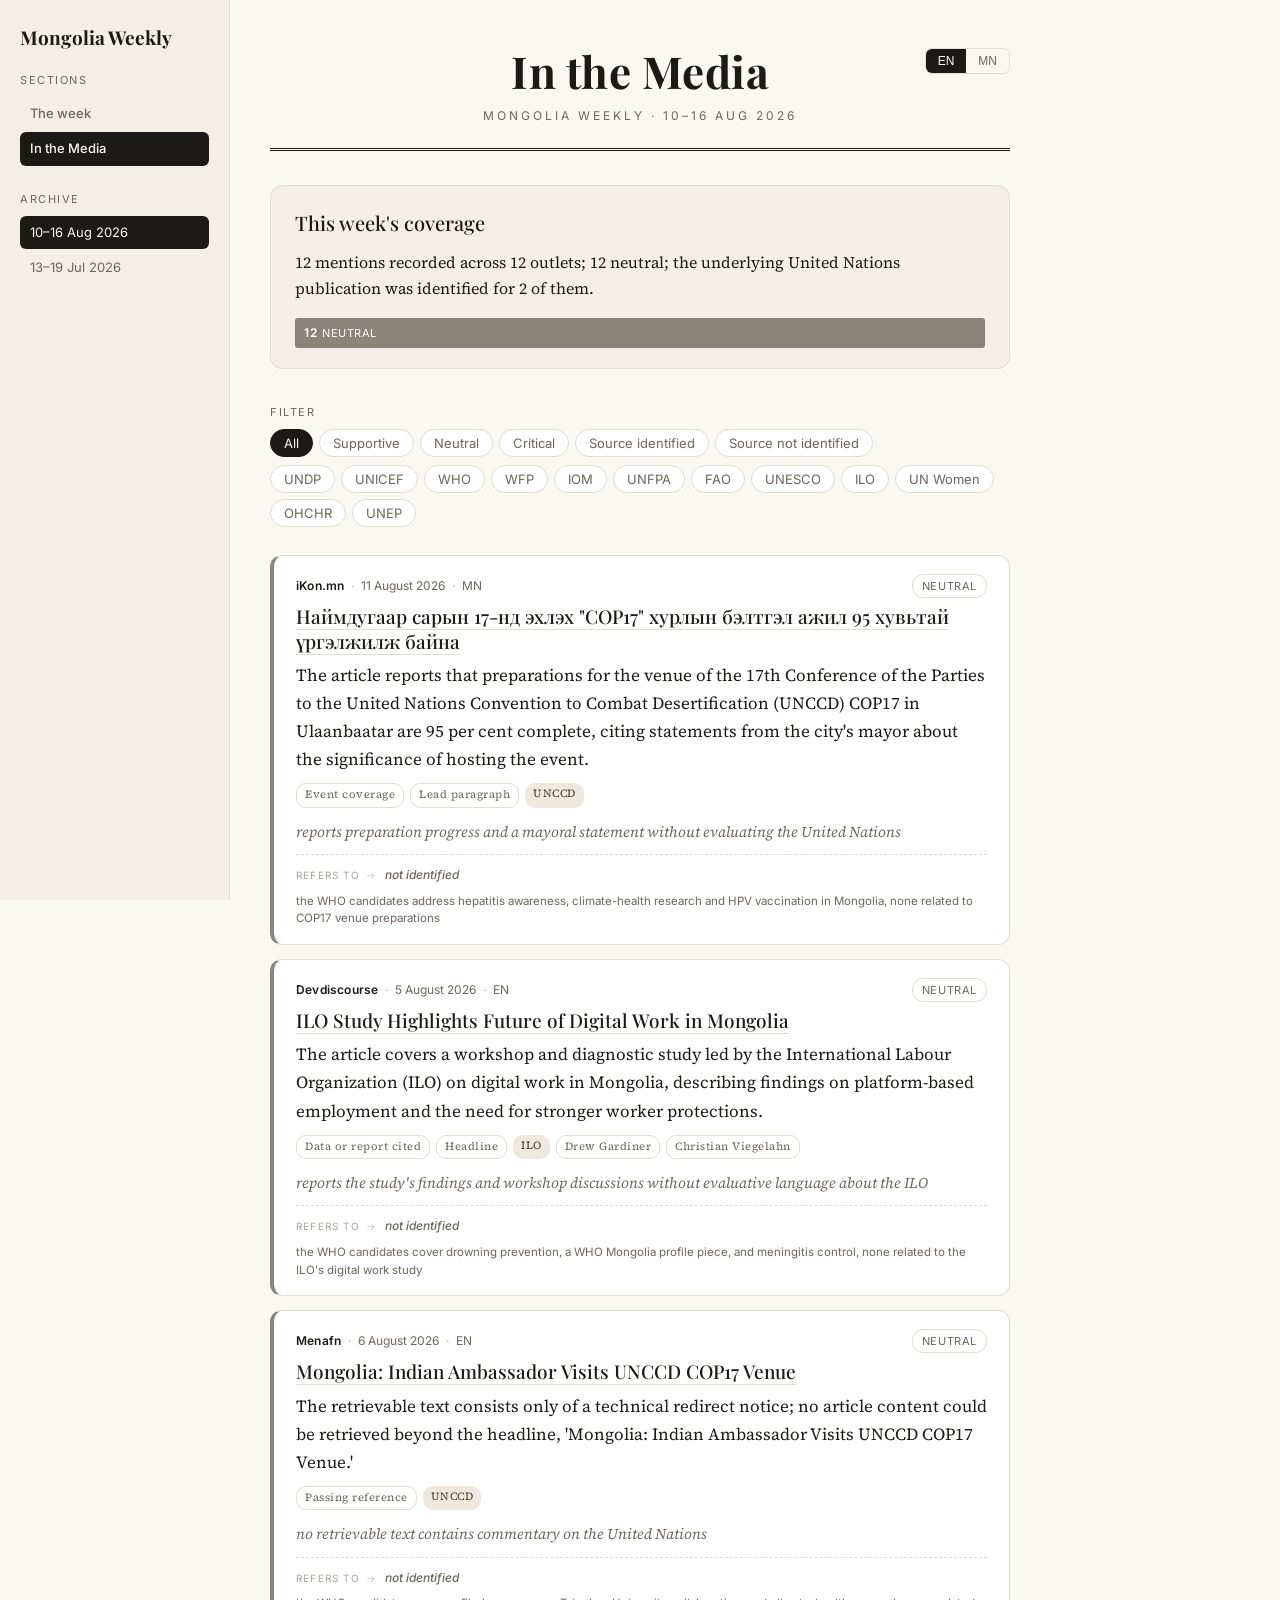
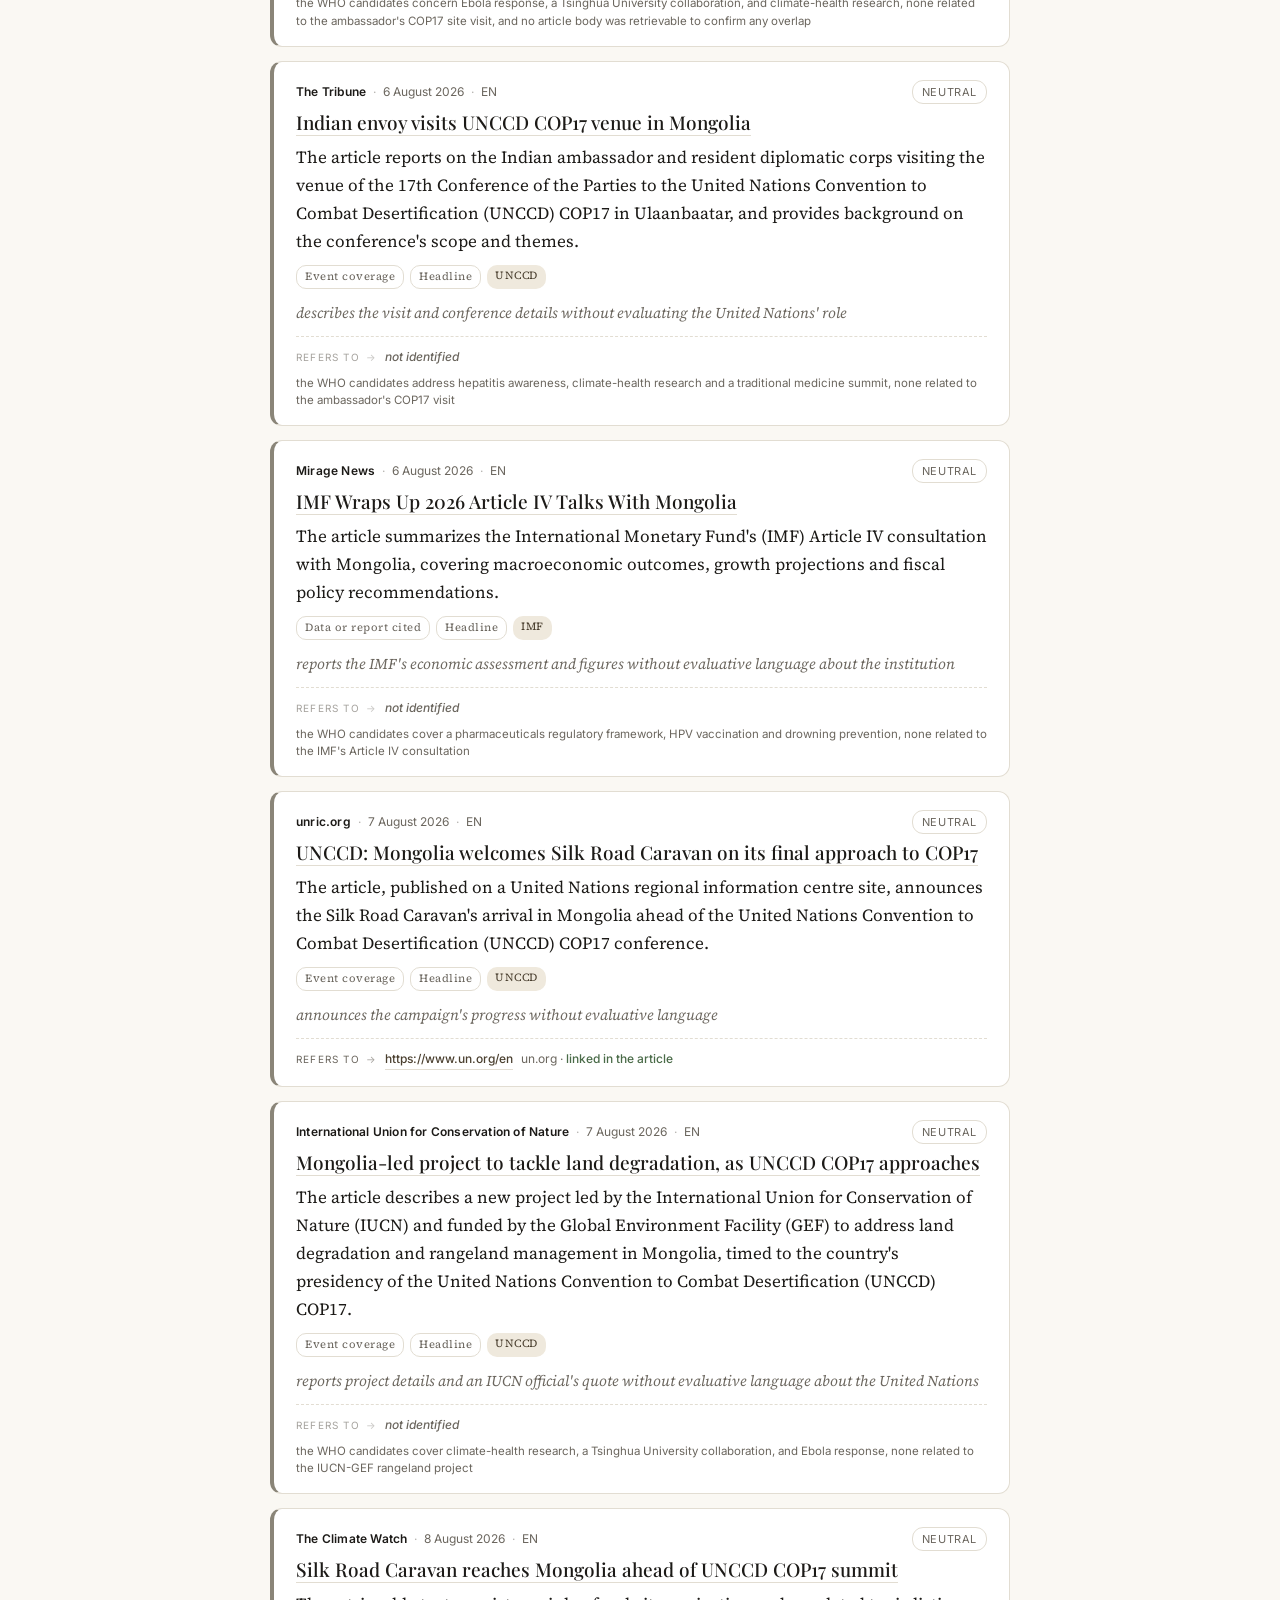
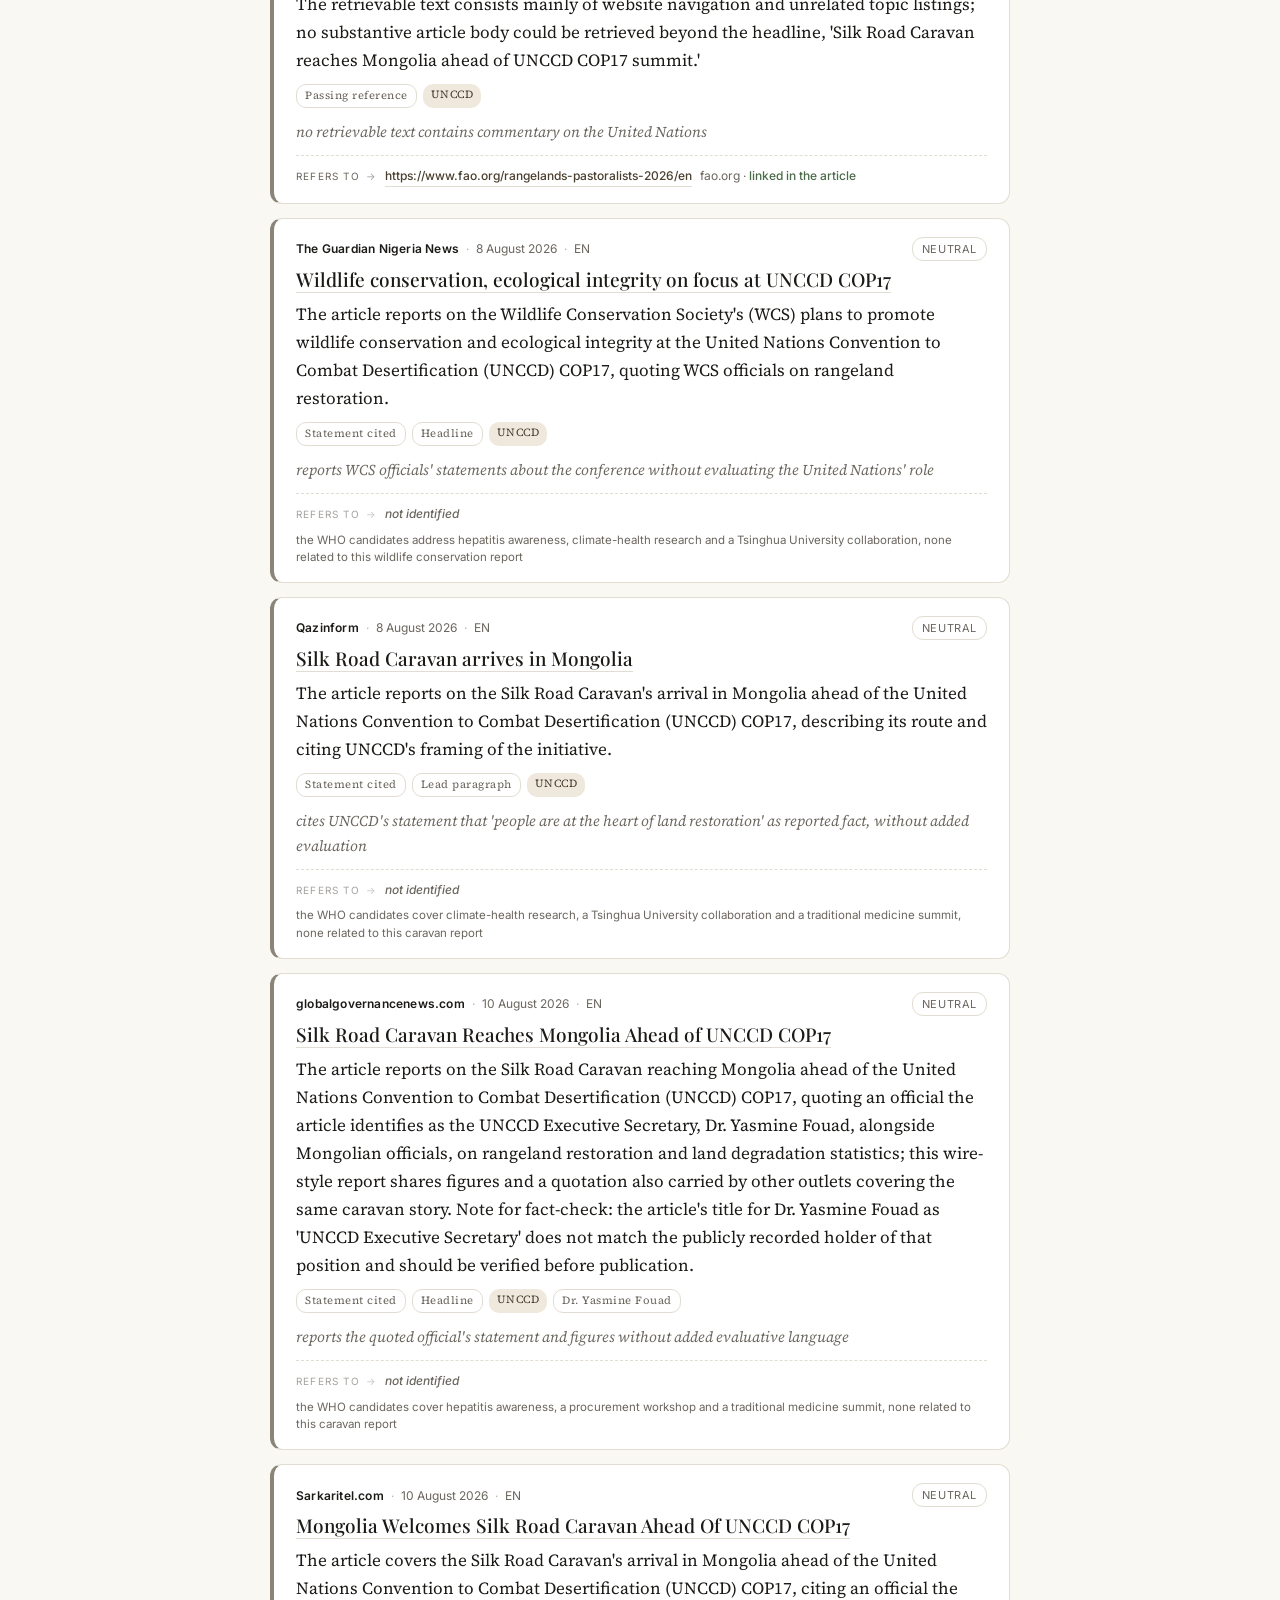
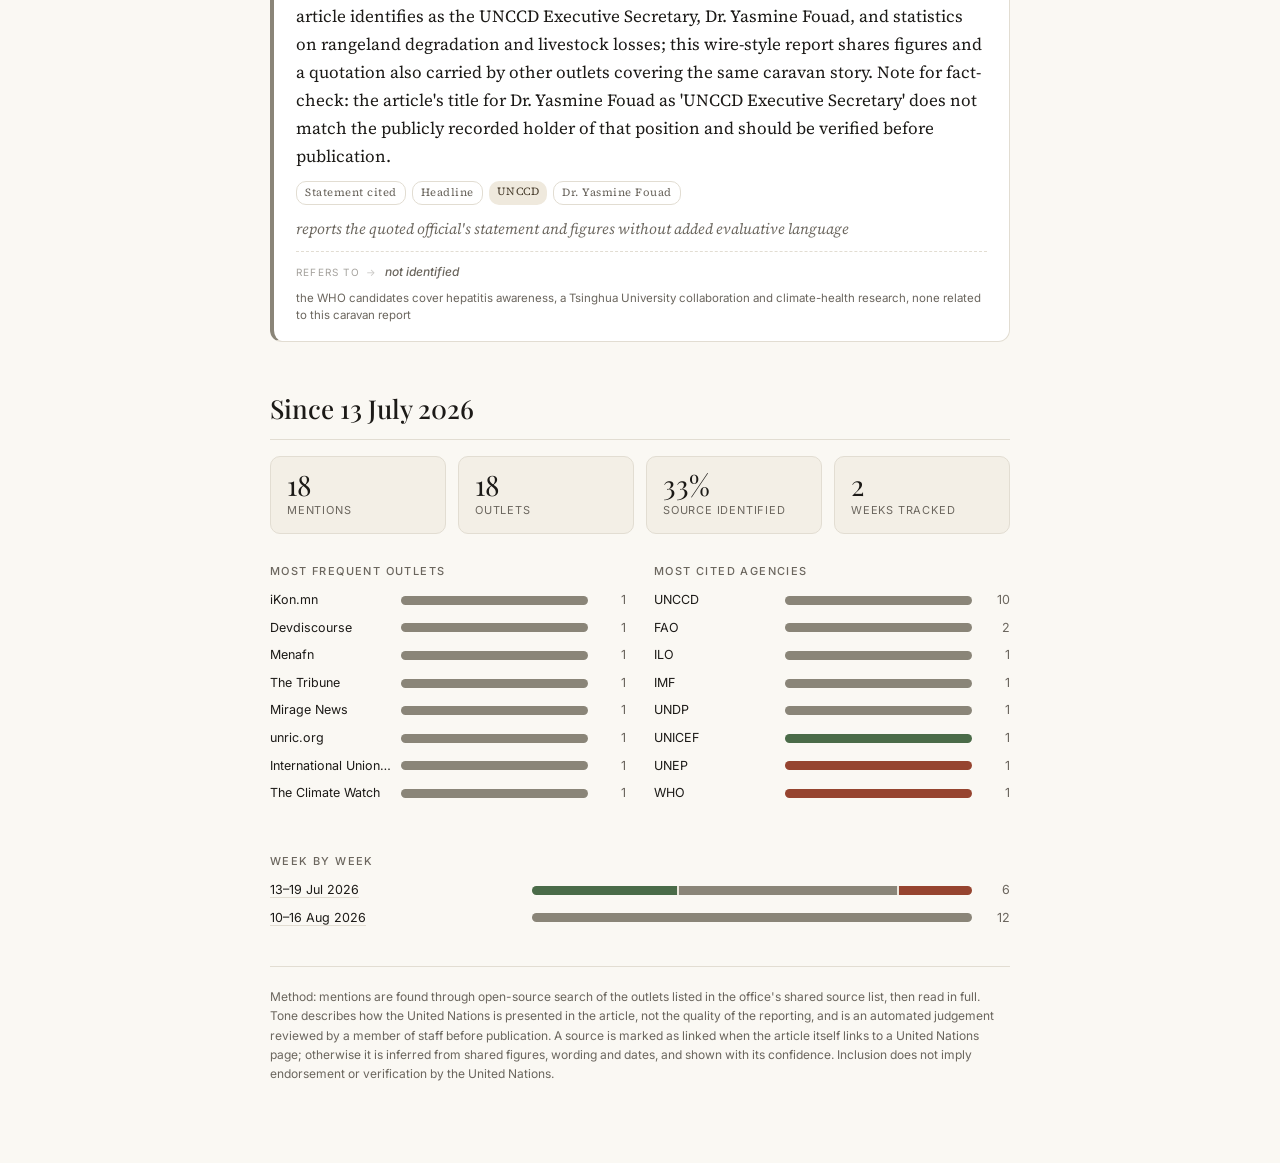
==== commit 80de77a2: "Rebuild site" ====
--- a/docs/media/index.html
+++ b/docs/media/index.html
@@ -44,10 +44,10 @@
 
   <section class="insights">
     <h2><span class="en">This week's coverage</span><span class="mn">Энэ долоо хоногийн мэдээлэл</span></h2>
-    <p class="overview"><span class="en">34 mentions recorded across 16 outlets; 34 neutral; the underlying United Nations publication was identified for 6 of them.</span><span class="mn">34 mentions recorded across 16 outlets; 34 neutral; the underlying United Nations publication was identified for 6 of them.</span></p>
+    <p class="overview"><span class="en">12 mentions recorded across 12 outlets; 12 neutral; the underlying United Nations publication was identified for 2 of them.</span><span class="mn">12 mentions recorded across 12 outlets; 12 neutral; the underlying United Nations publication was identified for 2 of them.</span></p>
     
     <div class="tone-bar" aria-hidden="true">
-      <span class="seg tone-neutral" style="flex:34"><em>34</em> Neutral</span>
+      <span class="seg tone-neutral" style="flex:12"><em>12</em> Neutral</span>
     </div>
     
   </section>
@@ -71,77 +71,229 @@
       
       <article class="mention tone-neutral"
                data-tone="Neutral"
-               data-agencies="UNICEF"
-               data-matched="no">
-        <div class="m-head">
-          <span class="outlet">Reuters</span>
-          
-          <span class="dot">·</span><span class="lang">EN</span>
-          <span class="tone-badge">Neutral</span>
-        </div>
-
-        <h4 class="m-title">
-          <a href="https://www.reuters.com/article/world/mongolian-air-pollution-causing-health-crisis-unicef-idUSKCN1G70S8/" target="_blank" rel="noopener">Mongolian air pollution causing health crisis: UNICEF</a>
-          
-        </h4>
-
-        <p class="m-summary"><span class="en">The headline reports a UNICEF assessment that air pollution in Mongolia is causing a health crisis.</span><span class="mn">The headline reports a UNICEF assessment that air pollution in Mongolia is causing a health crisis.</span></p>
+               data-agencies="UNCCD"
+               data-matched="no">
+        <div class="m-head">
+          <span class="outlet">iKon.mn</span>
+          <span class="dot">·</span><span class="date">11 August 2026</span>
+          <span class="dot">·</span><span class="lang">MN</span>
+          <span class="tone-badge">Neutral</span>
+        </div>
+
+        <h4 class="m-title">
+          <a href="https://ikon.mn/n/3pjs" target="_blank" rel="noopener">Наймдугаар сарын 17-нд эхлэх "COP17" хурлын бэлтгэл ажил 95 хувьтай үргэлжилж байна</a>
+          
+        </h4>
+
+        <p class="m-summary"><span class="en">The article reports that preparations for the venue of the 17th Conference of the Parties to the United Nations Convention to Combat Desertification (UNCCD) COP17 in Ulaanbaatar are 95 per cent complete, citing statements from the city's mayor about the significance of hosting the event.</span><span class="mn">The article reports that preparations for the venue of the 17th Conference of the Parties to the United Nations Convention to Combat Desertification (UNCCD) COP17 in Ulaanbaatar are 95 per cent complete, citing statements from the city's mayor about the significance of hosting the event.</span></p>
+
+        <div class="m-meta">
+          <span class="tag soft">Event coverage</span>
+          <span class="tag soft">Lead paragraph</span>
+          <span class="tag">UNCCD</span>
+          
+        </div>
+
+        
+        <p class="m-note"><span class="en">reports preparation progress and a mayoral statement without evaluating the United Nations</span><span class="mn">reports preparation progress and a mayoral statement without evaluating the United Nations</span></p>
+        
+
+        <div class="chain chain-none">
+          <span class="chain-label"><span class="en">Refers to</span><span class="mn">Иш татсан</span></span>
+          
+            <span class="chain-link muted"><span class="en">not identified</span><span class="mn">тодорхойлогдоогүй</span></span>
+            <span class="chain-why">the WHO candidates address hepatitis awareness, climate-health research and HPV vaccination in Mongolia, none related to COP17 venue preparations</span>
+          
+        </div>
+      </article>
+      
+      <article class="mention tone-neutral"
+               data-tone="Neutral"
+               data-agencies="ILO"
+               data-matched="no">
+        <div class="m-head">
+          <span class="outlet">Devdiscourse</span>
+          <span class="dot">·</span><span class="date">5 August 2026</span>
+          <span class="dot">·</span><span class="lang">EN</span>
+          <span class="tone-badge">Neutral</span>
+        </div>
+
+        <h4 class="m-title">
+          <a href="https://www.devdiscourse.com/article/other/3959902-ilo-study-highlights-future-of-digital-work-in-mongolia" target="_blank" rel="noopener">ILO Study Highlights Future of Digital Work in Mongolia</a>
+          
+        </h4>
+
+        <p class="m-summary"><span class="en">The article covers a workshop and diagnostic study led by the International Labour Organization (ILO) on digital work in Mongolia, describing findings on platform-based employment and the need for stronger worker protections.</span><span class="mn">The article covers a workshop and diagnostic study led by the International Labour Organization (ILO) on digital work in Mongolia, describing findings on platform-based employment and the need for stronger worker protections.</span></p>
 
         <div class="m-meta">
           <span class="tag soft">Data or report cited</span>
           <span class="tag soft">Headline</span>
-          <span class="tag">UNICEF</span>
-          
-        </div>
-
-        
-        <p class="m-note"><span class="en">cites UNICEF's findings in the headline without further elaboration</span><span class="mn">cites UNICEF's findings in the headline without further elaboration</span></p>
-        
-
-        <div class="chain chain-none">
-          <span class="chain-label"><span class="en">Refers to</span><span class="mn">Иш татсан</span></span>
-          
-            <span class="chain-link muted"><span class="en">not identified</span><span class="mn">тодорхойлогдоогүй</span></span>
-            <span class="chain-why">none of the candidate WHO or FAO pages relate to this UNICEF air pollution report</span>
-          
-        </div>
-      </article>
-      
-      <article class="mention tone-neutral"
-               data-tone="Neutral"
-               data-agencies="UNMISS"
-               data-matched="yes">
-        <div class="m-head">
-          <span class="outlet">The Diplomat</span>
-          <span class="dot">·</span><span class="date">24 June 1946</span>
-          <span class="dot">·</span><span class="lang">EN</span>
-          <span class="tone-badge">Neutral</span>
-        </div>
-
-        <h4 class="m-title">
-          <a href="https://thediplomat.com/2021/11/mongolia-celebrates-60-years-in-the-united-nations/" target="_blank" rel="noopener">Mongolia Celebrates 60 Years in the United Nations</a>
-          
-        </h4>
-
-        <p class="m-summary"><span class="en">The article recounts the history of Mongolia's 15-year effort to join the United Nations and marks the 60th anniversary of its membership with a United Nations Week; it references Mongolian peacekeepers serving with UNMISS.</span><span class="mn">The article recounts the history of Mongolia's 15-year effort to join the United Nations and marks the 60th anniversary of its membership with a United Nations Week; it references Mongolian peacekeepers serving with UNMISS.</span></p>
+          <span class="tag">ILO</span>
+          <span class="tag soft">Drew Gardiner</span><span class="tag soft">Christian Viegelahn</span>
+        </div>
+
+        
+        <p class="m-note"><span class="en">reports the study's findings and workshop discussions without evaluative language about the ILO</span><span class="mn">reports the study's findings and workshop discussions without evaluative language about the ILO</span></p>
+        
+
+        <div class="chain chain-none">
+          <span class="chain-label"><span class="en">Refers to</span><span class="mn">Иш татсан</span></span>
+          
+            <span class="chain-link muted"><span class="en">not identified</span><span class="mn">тодорхойлогдоогүй</span></span>
+            <span class="chain-why">the WHO candidates cover drowning prevention, a WHO Mongolia profile piece, and meningitis control, none related to the ILO's digital work study</span>
+          
+        </div>
+      </article>
+      
+      <article class="mention tone-neutral"
+               data-tone="Neutral"
+               data-agencies="UNCCD"
+               data-matched="no">
+        <div class="m-head">
+          <span class="outlet">Menafn</span>
+          <span class="dot">·</span><span class="date">6 August 2026</span>
+          <span class="dot">·</span><span class="lang">EN</span>
+          <span class="tone-badge">Neutral</span>
+        </div>
+
+        <h4 class="m-title">
+          <a href="https://menafn.com/1111503200/Mongolia-Indian-Ambassador-Visits-UNCCD-COP17-Venue" target="_blank" rel="noopener">Mongolia: Indian Ambassador Visits UNCCD COP17 Venue</a>
+          
+        </h4>
+
+        <p class="m-summary"><span class="en">The retrievable text consists only of a technical redirect notice; no article content could be retrieved beyond the headline, 'Mongolia: Indian Ambassador Visits UNCCD COP17 Venue.'</span><span class="mn">The retrievable text consists only of a technical redirect notice; no article content could be retrieved beyond the headline, 'Mongolia: Indian Ambassador Visits UNCCD COP17 Venue.'</span></p>
+
+        <div class="m-meta">
+          <span class="tag soft">Passing reference</span>
+          
+          <span class="tag">UNCCD</span>
+          
+        </div>
+
+        
+        <p class="m-note"><span class="en">no retrievable text contains commentary on the United Nations</span><span class="mn">no retrievable text contains commentary on the United Nations</span></p>
+        
+
+        <div class="chain chain-none">
+          <span class="chain-label"><span class="en">Refers to</span><span class="mn">Иш татсан</span></span>
+          
+            <span class="chain-link muted"><span class="en">not identified</span><span class="mn">тодорхойлогдоогүй</span></span>
+            <span class="chain-why">the WHO candidates concern Ebola response, a Tsinghua University collaboration, and climate-health research, none related to the ambassador's COP17 site visit, and no article body was retrievable to confirm any overlap</span>
+          
+        </div>
+      </article>
+      
+      <article class="mention tone-neutral"
+               data-tone="Neutral"
+               data-agencies="UNCCD"
+               data-matched="no">
+        <div class="m-head">
+          <span class="outlet">The Tribune</span>
+          <span class="dot">·</span><span class="date">6 August 2026</span>
+          <span class="dot">·</span><span class="lang">EN</span>
+          <span class="tone-badge">Neutral</span>
+        </div>
+
+        <h4 class="m-title">
+          <a href="https://www.tribuneindia.com/news/world/indian-envoy-visits-unccd-cop17-venue-in-mongolia/" target="_blank" rel="noopener">Indian envoy visits UNCCD COP17 venue in Mongolia</a>
+          
+        </h4>
+
+        <p class="m-summary"><span class="en">The article reports on the Indian ambassador and resident diplomatic corps visiting the venue of the 17th Conference of the Parties to the United Nations Convention to Combat Desertification (UNCCD) COP17 in Ulaanbaatar, and provides background on the conference's scope and themes.</span><span class="mn">The article reports on the Indian ambassador and resident diplomatic corps visiting the venue of the 17th Conference of the Parties to the United Nations Convention to Combat Desertification (UNCCD) COP17 in Ulaanbaatar, and provides background on the conference's scope and themes.</span></p>
 
         <div class="m-meta">
           <span class="tag soft">Event coverage</span>
           <span class="tag soft">Headline</span>
-          <span class="tag">UNMISS</span>
-          
-        </div>
-
-        
-        <p class="m-note"><span class="en">provides a historical narrative of Mongolia's accession without evaluating the United Nations' work</span><span class="mn">provides a historical narrative of Mongolia's accession without evaluating the United Nations' work</span></p>
+          <span class="tag">UNCCD</span>
+          
+        </div>
+
+        
+        <p class="m-note"><span class="en">describes the visit and conference details without evaluating the United Nations' role</span><span class="mn">describes the visit and conference details without evaluating the United Nations' role</span></p>
+        
+
+        <div class="chain chain-none">
+          <span class="chain-label"><span class="en">Refers to</span><span class="mn">Иш татсан</span></span>
+          
+            <span class="chain-link muted"><span class="en">not identified</span><span class="mn">тодорхойлогдоогүй</span></span>
+            <span class="chain-why">the WHO candidates address hepatitis awareness, climate-health research and a traditional medicine summit, none related to the ambassador's COP17 visit</span>
+          
+        </div>
+      </article>
+      
+      <article class="mention tone-neutral"
+               data-tone="Neutral"
+               data-agencies="IMF"
+               data-matched="no">
+        <div class="m-head">
+          <span class="outlet">Mirage News</span>
+          <span class="dot">·</span><span class="date">6 August 2026</span>
+          <span class="dot">·</span><span class="lang">EN</span>
+          <span class="tone-badge">Neutral</span>
+        </div>
+
+        <h4 class="m-title">
+          <a href="https://www.miragenews.com/imf-wraps-up-2026-article-iv-talks-with-mongolia-1723122/" target="_blank" rel="noopener">IMF Wraps Up 2026 Article IV Talks With Mongolia</a>
+          
+        </h4>
+
+        <p class="m-summary"><span class="en">The article summarizes the International Monetary Fund's (IMF) Article IV consultation with Mongolia, covering macroeconomic outcomes, growth projections and fiscal policy recommendations.</span><span class="mn">The article summarizes the International Monetary Fund's (IMF) Article IV consultation with Mongolia, covering macroeconomic outcomes, growth projections and fiscal policy recommendations.</span></p>
+
+        <div class="m-meta">
+          <span class="tag soft">Data or report cited</span>
+          <span class="tag soft">Headline</span>
+          <span class="tag">IMF</span>
+          
+        </div>
+
+        
+        <p class="m-note"><span class="en">reports the IMF's economic assessment and figures without evaluative language about the institution</span><span class="mn">reports the IMF's economic assessment and figures without evaluative language about the institution</span></p>
+        
+
+        <div class="chain chain-none">
+          <span class="chain-label"><span class="en">Refers to</span><span class="mn">Иш татсан</span></span>
+          
+            <span class="chain-link muted"><span class="en">not identified</span><span class="mn">тодорхойлогдоогүй</span></span>
+            <span class="chain-why">the WHO candidates cover a pharmaceuticals regulatory framework, HPV vaccination and drowning prevention, none related to the IMF's Article IV consultation</span>
+          
+        </div>
+      </article>
+      
+      <article class="mention tone-neutral"
+               data-tone="Neutral"
+               data-agencies="UNCCD"
+               data-matched="yes">
+        <div class="m-head">
+          <span class="outlet">unric.org</span>
+          <span class="dot">·</span><span class="date">7 August 2026</span>
+          <span class="dot">·</span><span class="lang">EN</span>
+          <span class="tone-badge">Neutral</span>
+        </div>
+
+        <h4 class="m-title">
+          <a href="https://unric.org/en/unccd-mongolia-welcomes-silk-road-caravan-on-its-final-approach-to-cop17/" target="_blank" rel="noopener">UNCCD: Mongolia welcomes Silk Road Caravan on its final approach to COP17</a>
+          
+        </h4>
+
+        <p class="m-summary"><span class="en">The article, published on a United Nations regional information centre site, announces the Silk Road Caravan's arrival in Mongolia ahead of the United Nations Convention to Combat Desertification (UNCCD) COP17 conference.</span><span class="mn">The article, published on a United Nations regional information centre site, announces the Silk Road Caravan's arrival in Mongolia ahead of the United Nations Convention to Combat Desertification (UNCCD) COP17 conference.</span></p>
+
+        <div class="m-meta">
+          <span class="tag soft">Event coverage</span>
+          <span class="tag soft">Headline</span>
+          <span class="tag">UNCCD</span>
+          
+        </div>
+
+        
+        <p class="m-note"><span class="en">announces the campaign's progress without evaluative language</span><span class="mn">announces the campaign's progress without evaluative language</span></p>
         
 
         <div class="chain ">
           <span class="chain-label"><span class="en">Refers to</span><span class="mn">Иш татсан</span></span>
           
-            <a class="chain-link" href="https://digitallibrary.un.org/record/112166?ln=en" target="_blank" rel="noopener">https://digitallibrary.un.org/record/112166?ln=en</a>
+            <a class="chain-link" href="https://www.un.org/en" target="_blank" rel="noopener">https://www.un.org/en</a>
             <span class="chain-meta">
-              digitallibrary.un.org
+              un.org
               
               
                 · <span class="certain"><span class="en">linked in the article</span><span class="mn">нийтлэлд шууд холбогдсон</span></span>
@@ -154,153 +306,77 @@
       
       <article class="mention tone-neutral"
                data-tone="Neutral"
-               data-agencies=""
-               data-matched="no">
-        <div class="m-head">
-          <span class="outlet">AKIpress</span>
-          <span class="dot">·</span><span class="date">3 August 2026</span>
-          <span class="dot">·</span><span class="lang">EN</span>
-          <span class="tone-badge">Neutral</span>
-        </div>
-
-        <h4 class="m-title">
-          <a href="https://m.akipress.com/news:910484:Minister_of_Finance_of_Mongolia_and_UN_Resident_Coordinator_discuss_promoting_regional_development/" target="_blank" rel="noopener">Minister of Finance of Mongolia and UN Resident Coordinator discuss promoting regional development</a>
-          
-        </h4>
-
-        <p class="m-summary"><span class="en">The article reports on a meeting between Mongolia's Minister of Finance and the United Nations Resident Coordinator, Jaap van Hierden, to discuss regional development cooperation and the Sustainable Development Cooperation Framework.</span><span class="mn">The article reports on a meeting between Mongolia's Minister of Finance and the United Nations Resident Coordinator, Jaap van Hierden, to discuss regional development cooperation and the Sustainable Development Cooperation Framework.</span></p>
+               data-agencies="UNCCD"
+               data-matched="no">
+        <div class="m-head">
+          <span class="outlet">International Union for Conservation of Nature</span>
+          <span class="dot">·</span><span class="date">7 August 2026</span>
+          <span class="dot">·</span><span class="lang">EN</span>
+          <span class="tone-badge">Neutral</span>
+        </div>
+
+        <h4 class="m-title">
+          <a href="https://iucn.org/story/202608/mongolia-led-project-tackle-land-degradation-unccd-cop17-approaches" target="_blank" rel="noopener">Mongolia-led project to tackle land degradation, as UNCCD COP17 approaches</a>
+          
+        </h4>
+
+        <p class="m-summary"><span class="en">The article describes a new project led by the International Union for Conservation of Nature (IUCN) and funded by the Global Environment Facility (GEF) to address land degradation and rangeland management in Mongolia, timed to the country's presidency of the United Nations Convention to Combat Desertification (UNCCD) COP17.</span><span class="mn">The article describes a new project led by the International Union for Conservation of Nature (IUCN) and funded by the Global Environment Facility (GEF) to address land degradation and rangeland management in Mongolia, timed to the country's presidency of the United Nations Convention to Combat Desertification (UNCCD) COP17.</span></p>
 
         <div class="m-meta">
           <span class="tag soft">Event coverage</span>
           <span class="tag soft">Headline</span>
-          
-          <span class="tag soft">Jaap van Hierden</span>
-        </div>
-
-        
-        <p class="m-note"><span class="en">reports the meeting and proposals without evaluative comment</span><span class="mn">reports the meeting and proposals without evaluative comment</span></p>
-        
-
-        <div class="chain chain-none">
-          <span class="chain-label"><span class="en">Refers to</span><span class="mn">Иш татсан</span></span>
-          
-            <span class="chain-link muted"><span class="en">not identified</span><span class="mn">тодорхойлогдоогүй</span></span>
-            <span class="chain-why">candidate WHO items concern unrelated health topics with no matching quotes or figures</span>
-          
-        </div>
-      </article>
-      
-      <article class="mention tone-neutral"
-               data-tone="Neutral"
-               data-agencies=""
-               data-matched="no">
-        <div class="m-head">
-          <span class="outlet">The Diplomat</span>
-          
-          <span class="dot">·</span><span class="lang">EN</span>
-          <span class="tone-badge">Neutral</span>
-        </div>
-
-        <h4 class="m-title">
-          <a href="https://thediplomat.com/2025/10/jaap-van-hierden-on-the-un-in-mongolia-and-vice-versa/" target="_blank" rel="noopener">Jaap Van Hierden on the UN in Mongolia (and Vice Versa)</a>
-          
-        </h4>
-
-        <p class="m-summary"><span class="en">An interview with Resident Coordinator Jaap van Hierden discusses Mongolia's engagement with the United Nations, the organization's 80th anniversary, reform prospects, and climate financing.</span><span class="mn">An interview with Resident Coordinator Jaap van Hierden discusses Mongolia's engagement with the United Nations, the organization's 80th anniversary, reform prospects, and climate financing.</span></p>
-
-        <div class="m-meta">
-          <span class="tag soft">Statement cited</span>
-          <span class="tag soft">Headline</span>
-          
-          <span class="tag soft">Jaap van Hierden</span>
-        </div>
-
-        
-        <p class="m-note"><span class="en">presents an interview format with the official's views, without the outlet offering its own evaluative judgement</span><span class="mn">presents an interview format with the official's views, without the outlet offering its own evaluative judgement</span></p>
-        
-
-        <div class="chain chain-none">
-          <span class="chain-label"><span class="en">Refers to</span><span class="mn">Иш татсан</span></span>
-          
-            <span class="chain-link muted"><span class="en">not identified</span><span class="mn">тодорхойлогдоогүй</span></span>
-            <span class="chain-why">candidate WHO pages on Micronesia and French Polynesia share no substantive overlap with this interview</span>
-          
-        </div>
-      </article>
-      
-      <article class="mention tone-neutral"
-               data-tone="Neutral"
-               data-agencies=""
-               data-matched="no">
-        <div class="m-head">
-          <span class="outlet">AKIpress</span>
-          <span class="dot">·</span><span class="date">24 January 2025</span>
-          <span class="dot">·</span><span class="lang">EN</span>
-          <span class="tone-badge">Neutral</span>
-        </div>
-
-        <h4 class="m-title">
-          <a href="https://akipress.com/news:815799:UN_Resident_Coordinator_presents_credentials_at_Foreign_Ministry_of_Mongolia/" target="_blank" rel="noopener">UN Resident Coordinator presents credentials at Foreign Ministry of Mongolia</a>
-          
-        </h4>
-
-        <p class="m-summary"><span class="en">The article reports that United Nations Resident Coordinator Jaap van Hierden presented his letter of credence to Mongolia's Foreign Minister, noting his prior UN posting and his remarks praising Mongolia's hosting of two international forums.</span><span class="mn">The article reports that United Nations Resident Coordinator Jaap van Hierden presented his letter of credence to Mongolia's Foreign Minister, noting his prior UN posting and his remarks praising Mongolia's hosting of two international forums.</span></p>
-
-        <div class="m-meta">
-          <span class="tag soft">Event coverage</span>
-          <span class="tag soft">Headline</span>
-          
-          <span class="tag soft">Jaap van Hierden</span>
-        </div>
-
-        
-        <p class="m-note"><span class="en">describes a routine credentials ceremony and quotes praise directed at the government, not at the United Nations</span><span class="mn">describes a routine credentials ceremony and quotes praise directed at the government, not at the United Nations</span></p>
-        
-
-        <div class="chain chain-none">
-          <span class="chain-label"><span class="en">Refers to</span><span class="mn">Иш татсан</span></span>
-          
-            <span class="chain-link muted"><span class="en">not identified</span><span class="mn">тодорхойлогдоогүй</span></span>
-            <span class="chain-why">candidate UNRCO pages on energy, oceans and COP17 do not match this credentials story</span>
-          
-        </div>
-      </article>
-      
-      <article class="mention tone-neutral"
-               data-tone="Neutral"
-               data-agencies="UNDP"
+          <span class="tag">UNCCD</span>
+          
+        </div>
+
+        
+        <p class="m-note"><span class="en">reports project details and an IUCN official's quote without evaluative language about the United Nations</span><span class="mn">reports project details and an IUCN official's quote without evaluative language about the United Nations</span></p>
+        
+
+        <div class="chain chain-none">
+          <span class="chain-label"><span class="en">Refers to</span><span class="mn">Иш татсан</span></span>
+          
+            <span class="chain-link muted"><span class="en">not identified</span><span class="mn">тодорхойлогдоогүй</span></span>
+            <span class="chain-why">the WHO candidates cover climate-health research, a Tsinghua University collaboration, and Ebola response, none related to the IUCN-GEF rangeland project</span>
+          
+        </div>
+      </article>
+      
+      <article class="mention tone-neutral"
+               data-tone="Neutral"
+               data-agencies="UNCCD"
                data-matched="yes">
         <div class="m-head">
-          <span class="outlet">The Diplomat</span>
-          
-          <span class="dot">·</span><span class="lang">EN</span>
-          <span class="tone-badge">Neutral</span>
-        </div>
-
-        <h4 class="m-title">
-          <a href="https://thediplomat.com/2024/12/no-one-left-behind-undp-representative-matilda-dimovska-on-mongolias-development-journey/" target="_blank" rel="noopener">‘No One Left Behind’: UNDP Representative Matilda Dimovska on Mongolia’s Development Journey</a>
-          
-        </h4>
-
-        <p class="m-summary"><span class="en">An interview with UNDP Resident Representative Matilda Dimovska describes UNDP's five decades of development work in Mongolia, including its role in establishing Khas Bank and the Gobi Cashmere factory.</span><span class="mn">An interview with UNDP Resident Representative Matilda Dimovska describes UNDP's five decades of development work in Mongolia, including its role in establishing Khas Bank and the Gobi Cashmere factory.</span></p>
-
-        <div class="m-meta">
-          <span class="tag soft">Statement cited</span>
-          <span class="tag soft">Headline</span>
-          <span class="tag">UNDP</span>
-          <span class="tag soft">Matilda Dimovska</span>
-        </div>
-
-        
-        <p class="m-note"><span class="en">presents the official's account of UNDP's history and projects without the outlet's own evaluative language</span><span class="mn">presents the official's account of UNDP's history and projects without the outlet's own evaluative language</span></p>
+          <span class="outlet">The Climate Watch</span>
+          <span class="dot">·</span><span class="date">8 August 2026</span>
+          <span class="dot">·</span><span class="lang">EN</span>
+          <span class="tone-badge">Neutral</span>
+        </div>
+
+        <h4 class="m-title">
+          <a href="https://theclimatewatch.com/silk-road-caravan-reaches-mongolia-ahead-of-unccd-cop17-summit/" target="_blank" rel="noopener">Silk Road Caravan reaches Mongolia ahead of UNCCD COP17 summit</a>
+          
+        </h4>
+
+        <p class="m-summary"><span class="en">The retrievable text consists mainly of website navigation and unrelated topic listings; no substantive article body could be retrieved beyond the headline, 'Silk Road Caravan reaches Mongolia ahead of UNCCD COP17 summit.'</span><span class="mn">The retrievable text consists mainly of website navigation and unrelated topic listings; no substantive article body could be retrieved beyond the headline, 'Silk Road Caravan reaches Mongolia ahead of UNCCD COP17 summit.'</span></p>
+
+        <div class="m-meta">
+          <span class="tag soft">Passing reference</span>
+          
+          <span class="tag">UNCCD</span>
+          
+        </div>
+
+        
+        <p class="m-note"><span class="en">no retrievable text contains commentary on the United Nations</span><span class="mn">no retrievable text contains commentary on the United Nations</span></p>
         
 
         <div class="chain ">
           <span class="chain-label"><span class="en">Refers to</span><span class="mn">Иш татсан</span></span>
           
-            <a class="chain-link" href="https://www.undp.org/mongolia/blog/mongolias-clean-energy-transition-pathway-sustainable-and-inclusive-development" target="_blank" rel="noopener">https://www.undp.org/mongolia/blog/mongolias-clean-energy-transition-pathway-sustainable-and-inclusive-development</a>
+            <a class="chain-link" href="https://www.fao.org/rangelands-pastoralists-2026/en" target="_blank" rel="noopener">https://www.fao.org/rangelands-pastoralists-2026/en</a>
             <span class="chain-meta">
-              undp.org
+              fao.org
               
               
                 · <span class="certain"><span class="en">linked in the article</span><span class="mn">нийтлэлд шууд холбогдсон</span></span>
@@ -313,1092 +389,152 @@
       
       <article class="mention tone-neutral"
                data-tone="Neutral"
-               data-agencies="UNDP"
-               data-matched="no">
-        <div class="m-head">
-          <span class="outlet">AKIpress</span>
-          <span class="dot">·</span><span class="date">23 December 2025</span>
-          <span class="dot">·</span><span class="lang">EN</span>
-          <span class="tone-badge">Neutral</span>
-        </div>
-
-        <h4 class="m-title">
-          <a href="https://m.akipress.com/news:869482:Mongolia_presents_pilot_results_of_National_Multidimensional_Poverty_Index/" target="_blank" rel="noopener">Mongolia presents pilot results of National Multidimensional Poverty Index</a>
-          
-        </h4>
-
-        <p class="m-summary"><span class="en">The article reports the pilot results of Mongolia's National Multidimensional Poverty Index, developed under a UNDP-supported statistical capacity-building project, with poverty figures and comments from the National Statistics Office, the Republic of Korea's ambassador, and UNDP's resident representative.</span><span class="mn">The article reports the pilot results of Mongolia's National Multidimensional Poverty Index, developed under a UNDP-supported statistical capacity-building project, with poverty figures and comments from the National Statistics Office, the Republic of Korea's ambassador, and UNDP's resident representative.</span></p>
-
-        <div class="m-meta">
-          <span class="tag soft">Data or report cited</span>
-          <span class="tag soft">Lead paragraph</span>
-          <span class="tag">UNDP</span>
-          <span class="tag soft">Matilda Dimovska</span>
-        </div>
-
-        
-        <p class="m-note"><span class="en">cites UNDP's role and the official's statement on the index without added evaluation</span><span class="mn">cites UNDP's role and the official's statement on the index without added evaluation</span></p>
-        
-
-        <div class="chain chain-none">
-          <span class="chain-label"><span class="en">Refers to</span><span class="mn">Иш татсан</span></span>
-          
-            <span class="chain-link muted"><span class="en">not identified</span><span class="mn">тодорхойлогдоогүй</span></span>
-            <span class="chain-why">candidate UNRCO and UNFPA items concern unrelated topics with no shared figures or quotes</span>
-          
-        </div>
-      </article>
-      
-      <article class="mention tone-neutral"
-               data-tone="Neutral"
-               data-agencies="UNICEF"
-               data-matched="yes">
-        <div class="m-head">
-          <span class="outlet">The Diplomat</span>
-          
-          <span class="dot">·</span><span class="lang">EN</span>
-          <span class="tone-badge">Neutral</span>
-        </div>
-
-        <h4 class="m-title">
-          <a href="https://thediplomat.com/2025/03/unicef-and-childrens-wellness-and-protection-in-mongolia/" target="_blank" rel="noopener">UNICEF and Children’s Wellness and Protection in Mongolia</a>
-          
-        </h4>
-
-        <p class="m-summary"><span class="en">An interview with UNICEF Representative Evariste Kouassi-Komlan discusses UNICEF's programmes in Mongolia addressing air pollution, child health, and protection, including the CHIP stove-replacement project and a related award.</span><span class="mn">An interview with UNICEF Representative Evariste Kouassi-Komlan discusses UNICEF's programmes in Mongolia addressing air pollution, child health, and protection, including the CHIP stove-replacement project and a related award.</span></p>
+               data-agencies="UNCCD"
+               data-matched="no">
+        <div class="m-head">
+          <span class="outlet">The Guardian Nigeria News</span>
+          <span class="dot">·</span><span class="date">8 August 2026</span>
+          <span class="dot">·</span><span class="lang">EN</span>
+          <span class="tone-badge">Neutral</span>
+        </div>
+
+        <h4 class="m-title">
+          <a href="https://guardian.ng/business-services/agro-care/wildlife-conservation-ecological-integrity-on-focus-at-unccd-cop17/" target="_blank" rel="noopener">Wildlife conservation, ecological integrity on focus at UNCCD COP17</a>
+          
+        </h4>
+
+        <p class="m-summary"><span class="en">The article reports on the Wildlife Conservation Society's (WCS) plans to promote wildlife conservation and ecological integrity at the United Nations Convention to Combat Desertification (UNCCD) COP17, quoting WCS officials on rangeland restoration.</span><span class="mn">The article reports on the Wildlife Conservation Society's (WCS) plans to promote wildlife conservation and ecological integrity at the United Nations Convention to Combat Desertification (UNCCD) COP17, quoting WCS officials on rangeland restoration.</span></p>
 
         <div class="m-meta">
           <span class="tag soft">Statement cited</span>
           <span class="tag soft">Headline</span>
-          <span class="tag">UNICEF</span>
-          <span class="tag soft">Evariste Kouassi-Komlan</span>
-        </div>
-
-        
-        <p class="m-note"><span class="en">reports the official's account of UNICEF's projects and a cited award without the outlet's own evaluative language</span><span class="mn">reports the official's account of UNICEF's projects and a cited award without the outlet's own evaluative language</span></p>
-        
-
-        <div class="chain ">
-          <span class="chain-label"><span class="en">Refers to</span><span class="mn">Иш татсан</span></span>
-          
-            <a class="chain-link" href="https://mics.unicef.org/" target="_blank" rel="noopener">https://mics.unicef.org/</a>
-            <span class="chain-meta">
-              mics.unicef.org
-              
-              
-                · <span class="certain"><span class="en">linked in the article</span><span class="mn">нийтлэлд шууд холбогдсон</span></span>
-              
-            </span>
-            
-          
-        </div>
-      </article>
-      
-      <article class="mention tone-neutral"
-               data-tone="Neutral"
-               data-agencies="UNICEF"
-               data-matched="no">
-        <div class="m-head">
-          <span class="outlet">AKIpress</span>
-          <span class="dot">·</span><span class="date">13 August 2025</span>
-          <span class="dot">·</span><span class="lang">EN</span>
-          <span class="tone-badge">Neutral</span>
-        </div>
-
-        <h4 class="m-title">
-          <a href="https://akipress.com/news:844593:Early_Childhood_Development_Center_to_be_opened_in_Mongolia_with_support_of_UNICEF_and_UK_Embassy/" target="_blank" rel="noopener">Early Childhood Development Center to be opened in Mongolia with support of UNICEF and UK Embassy</a>
-          
-        </h4>
-
-        <p class="m-summary"><span class="en">The article reports on a partnership between UNICEF and the British Embassy to open a climate-smart Early Childhood Development Centre in Orkhon province, quoting the UNICEF representative and the British ambassador.</span><span class="mn">The article reports on a partnership between UNICEF and the British Embassy to open a climate-smart Early Childhood Development Centre in Orkhon province, quoting the UNICEF representative and the British ambassador.</span></p>
-
-        <div class="m-meta">
-          <span class="tag soft">Event coverage</span>
-          <span class="tag soft">Headline</span>
-          <span class="tag">UNICEF</span>
-          <span class="tag soft">Evariste Kouassi-Komlan</span>
-        </div>
-
-        
-        <p class="m-note"><span class="en">reports the project launch and quotes officials without the outlet's own evaluative comment</span><span class="mn">reports the project launch and quotes officials without the outlet's own evaluative comment</span></p>
-        
-
-        <div class="chain chain-none">
-          <span class="chain-label"><span class="en">Refers to</span><span class="mn">Иш татсан</span></span>
-          
-            <span class="chain-link muted"><span class="en">not identified</span><span class="mn">тодорхойлогдоогүй</span></span>
-            <span class="chain-why">candidate WHO and UNRCO pages do not match this UNICEF/UK Embassy story</span>
-          
-        </div>
-      </article>
-      
-      <article class="mention tone-neutral"
-               data-tone="Neutral"
-               data-agencies="UNESCO"
-               data-matched="no">
-        <div class="m-head">
-          <span class="outlet">AKIpress</span>
-          <span class="dot">·</span><span class="date">21 November 2023</span>
-          <span class="dot">·</span><span class="lang">EN</span>
-          <span class="tone-badge">Neutral</span>
-        </div>
-
-        <h4 class="m-title">
-          <a href="https://akipress.com/news:744062:UNESCO_Collection__History_of_Nomadic_Civilizations__to_be_issued_at_Mongolia_s_proposal/" target="_blank" rel="noopener">UNESCO Collection "History of Nomadic Civilizations" to be issued at Mongolia's proposal</a>
-          
-        </h4>
-
-        <p class="m-summary"><span class="en">The article reports that a new UNESCO Collection on the history of nomadic civilizations, proposed by Mongolia, was approved at UNESCO's General Conference, with several countries expressing interest in participating.</span><span class="mn">The article reports that a new UNESCO Collection on the history of nomadic civilizations, proposed by Mongolia, was approved at UNESCO's General Conference, with several countries expressing interest in participating.</span></p>
-
-        <div class="m-meta">
-          <span class="tag soft">Event coverage</span>
-          <span class="tag soft">Headline</span>
-          <span class="tag">UNESCO</span>
-          
-        </div>
-
-        
-        <p class="m-note"><span class="en">reports the resolution's approval without evaluative comment</span><span class="mn">reports the resolution's approval without evaluative comment</span></p>
-        
-
-        <div class="chain chain-none">
-          <span class="chain-label"><span class="en">Refers to</span><span class="mn">Иш татсан</span></span>
-          
-            <span class="chain-link muted"><span class="en">not identified</span><span class="mn">тодорхойлогдоогүй</span></span>
-            <span class="chain-why">candidate UNRCO pages on staff bios and AI dialogue share no substantive overlap</span>
-          
-        </div>
-      </article>
-      
-      <article class="mention tone-neutral"
-               data-tone="Neutral"
-               data-agencies=""
-               data-matched="no">
-        <div class="m-head">
-          <span class="outlet">Монгол Улсын Ерөнхийлөгчийн Тамгын газар</span>
-          
-          <span class="dot">·</span><span class="lang">EN</span>
-          <span class="tone-badge">Neutral</span>
-        </div>
-
-        <h4 class="m-title">
-          <a href="https://president.mn/en/2025/09/24/khurelsukh-ukhnaa-mongolia-will-steadfastly-support-the-united-nations-efforts-to-safeguard-international-peace-and-security/" target="_blank" rel="noopener">Khurelsukh Ukhnaa: Mongolia Will Steadfastly Support the United Nations’ Efforts to Safeguard International Peace and Security</a>
-          
-        </h4>
-
-        <p class="m-summary"><span class="en">The headline reports a statement by Mongolia's President Khürelsükh affirming Mongolia's continued support for the United Nations' peace and security efforts.</span><span class="mn">The headline reports a statement by Mongolia's President Khürelsükh affirming Mongolia's continued support for the United Nations' peace and security efforts.</span></p>
+          <span class="tag">UNCCD</span>
+          
+        </div>
+
+        
+        <p class="m-note"><span class="en">reports WCS officials' statements about the conference without evaluating the United Nations' role</span><span class="mn">reports WCS officials' statements about the conference without evaluating the United Nations' role</span></p>
+        
+
+        <div class="chain chain-none">
+          <span class="chain-label"><span class="en">Refers to</span><span class="mn">Иш татсан</span></span>
+          
+            <span class="chain-link muted"><span class="en">not identified</span><span class="mn">тодорхойлогдоогүй</span></span>
+            <span class="chain-why">the WHO candidates address hepatitis awareness, climate-health research and a Tsinghua University collaboration, none related to this wildlife conservation report</span>
+          
+        </div>
+      </article>
+      
+      <article class="mention tone-neutral"
+               data-tone="Neutral"
+               data-agencies="UNCCD"
+               data-matched="no">
+        <div class="m-head">
+          <span class="outlet">Qazinform</span>
+          <span class="dot">·</span><span class="date">8 August 2026</span>
+          <span class="dot">·</span><span class="lang">EN</span>
+          <span class="tone-badge">Neutral</span>
+        </div>
+
+        <h4 class="m-title">
+          <a href="https://qazinform.com/news/silk-road-caravan-arrives-in-mongolia-017365" target="_blank" rel="noopener">Silk Road Caravan arrives in Mongolia</a>
+          
+        </h4>
+
+        <p class="m-summary"><span class="en">The article reports on the Silk Road Caravan's arrival in Mongolia ahead of the United Nations Convention to Combat Desertification (UNCCD) COP17, describing its route and citing UNCCD's framing of the initiative.</span><span class="mn">The article reports on the Silk Road Caravan's arrival in Mongolia ahead of the United Nations Convention to Combat Desertification (UNCCD) COP17, describing its route and citing UNCCD's framing of the initiative.</span></p>
+
+        <div class="m-meta">
+          <span class="tag soft">Statement cited</span>
+          <span class="tag soft">Lead paragraph</span>
+          <span class="tag">UNCCD</span>
+          
+        </div>
+
+        
+        <p class="m-note"><span class="en">cites UNCCD's statement that 'people are at the heart of land restoration' as reported fact, without added evaluation</span><span class="mn">cites UNCCD's statement that 'people are at the heart of land restoration' as reported fact, without added evaluation</span></p>
+        
+
+        <div class="chain chain-none">
+          <span class="chain-label"><span class="en">Refers to</span><span class="mn">Иш татсан</span></span>
+          
+            <span class="chain-link muted"><span class="en">not identified</span><span class="mn">тодорхойлогдоогүй</span></span>
+            <span class="chain-why">the WHO candidates cover climate-health research, a Tsinghua University collaboration and a traditional medicine summit, none related to this caravan report</span>
+          
+        </div>
+      </article>
+      
+      <article class="mention tone-neutral"
+               data-tone="Neutral"
+               data-agencies="UNCCD"
+               data-matched="no">
+        <div class="m-head">
+          <span class="outlet">globalgovernancenews.com</span>
+          <span class="dot">·</span><span class="date">10 August 2026</span>
+          <span class="dot">·</span><span class="lang">EN</span>
+          <span class="tone-badge">Neutral</span>
+        </div>
+
+        <h4 class="m-title">
+          <a href="https://globalgovernancenews.com/silk-road-caravan-reaches-mongolia-ahead-of-unccd-cop17/" target="_blank" rel="noopener">Silk Road Caravan Reaches Mongolia Ahead of UNCCD COP17</a>
+          
+        </h4>
+
+        <p class="m-summary"><span class="en">The article reports on the Silk Road Caravan reaching Mongolia ahead of the United Nations Convention to Combat Desertification (UNCCD) COP17, quoting an official the article identifies as the UNCCD Executive Secretary, Dr. Yasmine Fouad, alongside Mongolian officials, on rangeland restoration and land degradation statistics; this wire-style report shares figures and a quotation also carried by other outlets covering the same caravan story. Note for fact-check: the article's title for Dr. Yasmine Fouad as 'UNCCD Executive Secretary' does not match the publicly recorded holder of that position and should be verified before publication.</span><span class="mn">The article reports on the Silk Road Caravan reaching Mongolia ahead of the United Nations Convention to Combat Desertification (UNCCD) COP17, quoting an official the article identifies as the UNCCD Executive Secretary, Dr. Yasmine Fouad, alongside Mongolian officials, on rangeland restoration and land degradation statistics; this wire-style report shares figures and a quotation also carried by other outlets covering the same caravan story. Note for fact-check: the article's title for Dr. Yasmine Fouad as 'UNCCD Executive Secretary' does not match the publicly recorded holder of that position and should be verified before publication.</span></p>
 
         <div class="m-meta">
           <span class="tag soft">Statement cited</span>
           <span class="tag soft">Headline</span>
-          
-          
-        </div>
-
-        
-        <p class="m-note"><span class="en">reports the president's stated commitment in the headline</span><span class="mn">reports the president's stated commitment in the headline</span></p>
-        
-
-        <div class="chain chain-none">
-          <span class="chain-label"><span class="en">Refers to</span><span class="mn">Иш татсан</span></span>
-          
-            <span class="chain-link muted"><span class="en">not identified</span><span class="mn">тодорхойлогдоогүй</span></span>
-            <span class="chain-why">candidate WHO and UNRCO items are unrelated to this statement on peace and security</span>
-          
-        </div>
-      </article>
-      
-      <article class="mention tone-neutral"
-               data-tone="Neutral"
-               data-agencies=""
-               data-matched="no">
-        <div class="m-head">
-          <span class="outlet">Монгол Улсын Ерөнхийлөгчийн Тамгын газар</span>
-          
-          <span class="dot">·</span><span class="lang">EN</span>
-          <span class="tone-badge">Neutral</span>
-        </div>
-
-        <h4 class="m-title">
-          <a href="https://president.mn/en/2019/10/01/meeting-with-tapan-mishra-un-resident-coordinator/" target="_blank" rel="noopener">MEETING WITH TAPAN MISHRA, UN RESIDENT COORDINATOR</a>
-          
-        </h4>
-
-        <p class="m-summary"><span class="en">The headline reports a meeting between a Mongolian official and then-United Nations Resident Coordinator Tapan Mishra.</span><span class="mn">The headline reports a meeting between a Mongolian official and then-United Nations Resident Coordinator Tapan Mishra.</span></p>
-
-        <div class="m-meta">
-          <span class="tag soft">Event coverage</span>
-          <span class="tag soft">Headline</span>
-          
-          <span class="tag soft">Tapan Mishra</span>
-        </div>
-
-        
-        <p class="m-note"><span class="en">reports the meeting in the headline</span><span class="mn">reports the meeting in the headline</span></p>
-        
-
-        <div class="chain chain-none">
-          <span class="chain-label"><span class="en">Refers to</span><span class="mn">Иш татсан</span></span>
-          
-            <span class="chain-link muted"><span class="en">not identified</span><span class="mn">тодорхойлогдоогүй</span></span>
-            <span class="chain-why">candidate WHO pages and a UNRCO staff bio do not match this 2019 meeting</span>
-          
-        </div>
-      </article>
-      
-      <article class="mention tone-neutral"
-               data-tone="Neutral"
-               data-agencies="UNRCO"
-               data-matched="no">
-        <div class="m-head">
-          <span class="outlet">Монгол Улсын Ерөнхийлөгчийн Тамгын газар</span>
-          
-          <span class="dot">·</span><span class="lang">EN</span>
-          <span class="tone-badge">Neutral</span>
-        </div>
-
-        <h4 class="m-title">
-          <a href="https://president.mn/en/2024/11/30/president-khurelsukh-awards-un-resident-coordinator-with-the-friendship-medal/" target="_blank" rel="noopener">PRESIDENT KHURELSUKH AWARDS UN RESIDENT COORDINATOR WITH THE “FRIENDSHIP” MEDAL</a>
-          
-        </h4>
-
-        <p class="m-summary"><span class="en">The article reports that President Khurelsukh awarded the United Nations Resident Coordinator the 'Friendship' medal, a state honour ceremony.</span><span class="mn">The article reports that President Khurelsukh awarded the United Nations Resident Coordinator the 'Friendship' medal, a state honour ceremony.</span></p>
-
-        <div class="m-meta">
-          <span class="tag soft">Event coverage</span>
-          <span class="tag soft">Headline</span>
-          <span class="tag">UNRCO</span>
-          
-        </div>
-
-        
-        <p class="m-note"><span class="en">reports the awarding of a medal without evaluative language</span><span class="mn">reports the awarding of a medal without evaluative language</span></p>
-        
-
-        <div class="chain chain-none">
-          <span class="chain-label"><span class="en">Refers to</span><span class="mn">Иш татсан</span></span>
-          
-            <span class="chain-link muted"><span class="en">not identified</span><span class="mn">тодорхойлогдоогүй</span></span>
-            <span class="chain-why">no concrete textual overlap (shared quote, figure, or date) links this ceremony to any of the candidate UNRCO biography pages</span>
-          
-        </div>
-      </article>
-      
-      <article class="mention tone-neutral"
-               data-tone="Neutral"
-               data-agencies=""
-               data-matched="no">
-        <div class="m-head">
-          <span class="outlet">Монгол Улсын Ерөнхийлөгчийн Тамгын газар</span>
-          
-          <span class="dot">·</span><span class="lang">EN</span>
-          <span class="tone-badge">Neutral</span>
-        </div>
-
-        <h4 class="m-title">
-          <a href="https://president.mn/en/2023/09/21/statement-at-the-general-debate-of-the-78th-session-of-the-united-nations-general-assembly/" target="_blank" rel="noopener">STATEMENT AT THE GENERAL DEBATE OF THE 78TH SESSION OF THE UNITED NATIONS GENERAL ASSEMBLY</a>
-          
-        </h4>
-
-        <p class="m-summary"><span class="en">The article is the President of Mongolia's statement delivered at the General Debate of the 78th session of the United Nations General Assembly, referencing the United Nations as the forum for the speech.</span><span class="mn">The article is the President of Mongolia's statement delivered at the General Debate of the 78th session of the United Nations General Assembly, referencing the United Nations as the forum for the speech.</span></p>
+          <span class="tag">UNCCD</span>
+          <span class="tag soft">Dr. Yasmine Fouad</span>
+        </div>
+
+        
+        <p class="m-note"><span class="en">reports the quoted official's statement and figures without added evaluative language</span><span class="mn">reports the quoted official's statement and figures without added evaluative language</span></p>
+        
+
+        <div class="chain chain-none">
+          <span class="chain-label"><span class="en">Refers to</span><span class="mn">Иш татсан</span></span>
+          
+            <span class="chain-link muted"><span class="en">not identified</span><span class="mn">тодорхойлогдоогүй</span></span>
+            <span class="chain-why">the WHO candidates cover hepatitis awareness, a procurement workshop and a traditional medicine summit, none related to this caravan report</span>
+          
+        </div>
+      </article>
+      
+      <article class="mention tone-neutral"
+               data-tone="Neutral"
+               data-agencies="UNCCD"
+               data-matched="no">
+        <div class="m-head">
+          <span class="outlet">Sarkaritel.com</span>
+          <span class="dot">·</span><span class="date">10 August 2026</span>
+          <span class="dot">·</span><span class="lang">EN</span>
+          <span class="tone-badge">Neutral</span>
+        </div>
+
+        <h4 class="m-title">
+          <a href="https://www.sarkaritel.com/silk-road-caravan-mongolia-unccd-cop17/" target="_blank" rel="noopener">Mongolia Welcomes Silk Road Caravan Ahead Of UNCCD COP17</a>
+          
+        </h4>
+
+        <p class="m-summary"><span class="en">The article covers the Silk Road Caravan's arrival in Mongolia ahead of the United Nations Convention to Combat Desertification (UNCCD) COP17, citing an official the article identifies as the UNCCD Executive Secretary, Dr. Yasmine Fouad, and statistics on rangeland degradation and livestock losses; this wire-style report shares figures and a quotation also carried by other outlets covering the same caravan story. Note for fact-check: the article's title for Dr. Yasmine Fouad as 'UNCCD Executive Secretary' does not match the publicly recorded holder of that position and should be verified before publication.</span><span class="mn">The article covers the Silk Road Caravan's arrival in Mongolia ahead of the United Nations Convention to Combat Desertification (UNCCD) COP17, citing an official the article identifies as the UNCCD Executive Secretary, Dr. Yasmine Fouad, and statistics on rangeland degradation and livestock losses; this wire-style report shares figures and a quotation also carried by other outlets covering the same caravan story. Note for fact-check: the article's title for Dr. Yasmine Fouad as 'UNCCD Executive Secretary' does not match the publicly recorded holder of that position and should be verified before publication.</span></p>
 
         <div class="m-meta">
           <span class="tag soft">Statement cited</span>
           <span class="tag soft">Headline</span>
-          
-          
-        </div>
-
-        
-        <p class="m-note"><span class="en">reports the statement's delivery at a UN body without evaluative language</span><span class="mn">reports the statement's delivery at a UN body without evaluative language</span></p>
-        
-
-        <div class="chain chain-none">
-          <span class="chain-label"><span class="en">Refers to</span><span class="mn">Иш татсан</span></span>
-          
-            <span class="chain-link muted"><span class="en">not identified</span><span class="mn">тодорхойлогдоогүй</span></span>
-            <span class="chain-why">none of the WHO candidates relate to a General Assembly statement</span>
-          
-        </div>
-      </article>
-      
-      <article class="mention tone-neutral"
-               data-tone="Neutral"
-               data-agencies="UNDP"
-               data-matched="yes">
-        <div class="m-head">
-          <span class="outlet">Forbes</span>
-          
-          <span class="dot">·</span><span class="lang">EN</span>
-          <span class="tone-badge">Neutral</span>
-        </div>
-
-        <h4 class="m-title">
-          <a href="https://www.forbes.com/sites/rogerhuang/2019/12/28/un-pilot-in-mongolia-uses-blockchain-to-help-farmers-deliver-sustainable-cashmere/" target="_blank" rel="noopener">UN Pilot In Mongolia Uses Blockchain To Help Farmers Deliver Sustainable Cashmere</a>
-          
-        </h4>
-
-        <p class="m-summary"><span class="en">The article describes a UNDP-supported pilot in Mongolia that uses blockchain technology to help cashmere herders demonstrate sustainable production practices.</span><span class="mn">The article describes a UNDP-supported pilot in Mongolia that uses blockchain technology to help cashmere herders demonstrate sustainable production practices.</span></p>
-
-        <div class="m-meta">
-          <span class="tag soft">Event coverage</span>
-          <span class="tag soft">Lead paragraph</span>
-          <span class="tag">UNDP</span>
-          
-        </div>
-
-        
-        <p class="m-note"><span class="en">describes the UNDP pilot and its mechanics factually, without outlet commentary</span><span class="mn">describes the UNDP pilot and its mechanics factually, without outlet commentary</span></p>
-        
-
-        <div class="chain ">
-          <span class="chain-label"><span class="en">Refers to</span><span class="mn">Иш татсан</span></span>
-          
-            <a class="chain-link" href="https://www.undp.org/content/undp/en/home/blog/2019/creating-a-market-for-sustainable-cashmere.html" target="_blank" rel="noopener">https://www.undp.org/content/undp/en/home/blog/2019/creating-a-market-for-sustainable-cashmere.html</a>
-            <span class="chain-meta">
-              undp.org
-              
-              
-                · <span class="certain"><span class="en">linked in the article</span><span class="mn">нийтлэлд шууд холбогдсон</span></span>
-              
-            </span>
-            
-          
-        </div>
-      </article>
-      
-      <article class="mention tone-neutral"
-               data-tone="Neutral"
-               data-agencies="UNDP"
-               data-matched="no">
-        <div class="m-head">
-          <span class="outlet">Qazinform</span>
-          <span class="dot">·</span><span class="date">22 April 2025</span>
-          <span class="dot">·</span><span class="lang">EN</span>
-          <span class="tone-badge">Neutral</span>
-        </div>
-
-        <h4 class="m-title">
-          <a href="https://qazinform.com/news/undp-launches-integra-initiative-in-mongolia-ee09cf" target="_blank" rel="noopener">UNDP launches 'Integra' initiative in Mongolia</a>
-          
-        </h4>
-
-        <p class="m-summary"><span class="en">The article reports the launch of UNDP's 'Integra' initiative in Mongolia to strengthen governance and transparency in the extractive sector, implemented with the Ministry of Industry and Mineral Resources.</span><span class="mn">The article reports the launch of UNDP's 'Integra' initiative in Mongolia to strengthen governance and transparency in the extractive sector, implemented with the Ministry of Industry and Mineral Resources.</span></p>
-
-        <div class="m-meta">
-          <span class="tag soft">Event coverage</span>
-          <span class="tag soft">Headline</span>
-          <span class="tag">UNDP</span>
-          
-        </div>
-
-        
-        <p class="m-note"><span class="en">announces the initiative's launch and partners without evaluative language</span><span class="mn">announces the initiative's launch and partners without evaluative language</span></p>
-        
-
-        <div class="chain chain-none">
-          <span class="chain-label"><span class="en">Refers to</span><span class="mn">Иш татсан</span></span>
-          
-            <span class="chain-link muted"><span class="en">not identified</span><span class="mn">тодорхойлогдоогүй</span></span>
-            <span class="chain-why">no candidate matches the specific Integra initiative launch details</span>
-          
-        </div>
-      </article>
-      
-      <article class="mention tone-neutral"
-               data-tone="Neutral"
-               data-agencies="UNICEF"
-               data-matched="no">
-        <div class="m-head">
-          <span class="outlet">Qazinform</span>
-          <span class="dot">·</span><span class="date">14 August 2025</span>
-          <span class="dot">·</span><span class="lang">EN</span>
-          <span class="tone-badge">Neutral</span>
-        </div>
-
-        <h4 class="m-title">
-          <a href="https://qazinform.com/news/unicef-and-uk-to-establish-growing-up-green-early-childhood-development-center-in-mongolia-931ad6" target="_blank" rel="noopener">UNICEF and UK to establish “Growing Up Green” early childhood development center in Mongolia</a>
-          
-        </h4>
-
-        <p class="m-summary"><span class="en">The article reports on a partnership agreement between UNICEF and the British Embassy in Mongolia to build a climate-smart early childhood development centre in Orkhon aimag.</span><span class="mn">The article reports on a partnership agreement between UNICEF and the British Embassy in Mongolia to build a climate-smart early childhood development centre in Orkhon aimag.</span></p>
-
-        <div class="m-meta">
-          <span class="tag soft">Statement cited</span>
-          <span class="tag soft">Headline</span>
-          <span class="tag">UNICEF</span>
-          <span class="tag soft">Evariste Kouassi-Komlan</span>
-        </div>
-
-        
-        <p class="m-note"><span class="en">reports the agreement and quotes officials without the outlet's own evaluative language</span><span class="mn">reports the agreement and quotes officials without the outlet's own evaluative language</span></p>
-        
-
-        <div class="chain chain-none">
-          <span class="chain-label"><span class="en">Refers to</span><span class="mn">Иш татсан</span></span>
-          
-            <span class="chain-link muted"><span class="en">not identified</span><span class="mn">тодорхойлогдоогүй</span></span>
-            <span class="chain-why">none of the candidates match this specific UNICEF-UK partnership announcement</span>
-          
-        </div>
-      </article>
-      
-      <article class="mention tone-neutral"
-               data-tone="Neutral"
-               data-agencies="WHO"
-               data-matched="no">
-        <div class="m-head">
-          <span class="outlet">EEAS</span>
-          
-          <span class="dot">·</span><span class="lang">EN</span>
-          <span class="tone-badge">Neutral</span>
-        </div>
-
-        <h4 class="m-title">
-          <a href="https://www.eeas.europa.eu/delegations/mongolia/european-union-and-who-hand-over-essential-equipment-support-mongolia%E2%80%99s-response-covid-19_en" target="_blank" rel="noopener">European Union and WHO hand over essential equipment to support Mongolia’s response to COVID-19</a>
-          
-        </h4>
-
-        <p class="m-summary"><span class="en">The article reports on the European Union and WHO handing over essential equipment to Mongolia's Ministry of Health to support the COVID-19 response.</span><span class="mn">The article reports on the European Union and WHO handing over essential equipment to Mongolia's Ministry of Health to support the COVID-19 response.</span></p>
-
-        <div class="m-meta">
-          <span class="tag soft">Event coverage</span>
-          <span class="tag soft">Headline</span>
-          <span class="tag">WHO</span>
-          <span class="tag soft">Sergey Diorditsa</span>
-        </div>
-
-        
-        <p class="m-note"><span class="en">describes the equipment handover and project objectives factually</span><span class="mn">describes the equipment handover and project objectives factually</span></p>
-        
-
-        <div class="chain chain-none">
-          <span class="chain-label"><span class="en">Refers to</span><span class="mn">Иш татсан</span></span>
-          
-            <span class="chain-link muted"><span class="en">not identified</span><span class="mn">тодорхойлогдоогүй</span></span>
-            <span class="chain-why">candidates concern unrelated 2026 WHO items, not the 2021 COVID equipment handover</span>
-          
-        </div>
-      </article>
-      
-      <article class="mention tone-neutral"
-               data-tone="Neutral"
-               data-agencies="IOM"
-               data-matched="no">
-        <div class="m-head">
-          <span class="outlet">www.zms.mn</span>
-          <span class="dot">·</span><span class="date">29 March 2026</span>
-          <span class="dot">·</span><span class="lang">EN</span>
-          <span class="tone-badge">Neutral</span>
-        </div>
-
-        <h4 class="m-title">
-          <a href="https://www.zms.mn/a/103823" target="_blank" rel="noopener">IOM Resident Representative presents credentials in Mongolia</a>
-          
-        </h4>
-
-        <p class="m-summary"><span class="en">The article reports that the IOM Resident Representative in Mongolia, Yoko Fujimura, presented her credentials to the Foreign Minister, discussing IOM's cooperation with Mongolia.</span><span class="mn">The article reports that the IOM Resident Representative in Mongolia, Yoko Fujimura, presented her credentials to the Foreign Minister, discussing IOM's cooperation with Mongolia.</span></p>
-
-        <div class="m-meta">
-          <span class="tag soft">Event coverage</span>
-          <span class="tag soft">Headline</span>
-          <span class="tag">IOM</span>
-          <span class="tag soft">Yoko Fujimura</span>
-        </div>
-
-        
-        <p class="m-note"><span class="en">reports the credentialing event and paraphrased remarks without outlet commentary</span><span class="mn">reports the credentialing event and paraphrased remarks without outlet commentary</span></p>
-        
-
-        <div class="chain chain-none">
-          <span class="chain-label"><span class="en">Refers to</span><span class="mn">Иш татсан</span></span>
-          
-            <span class="chain-link muted"><span class="en">not identified</span><span class="mn">тодорхойлогдоогүй</span></span>
-            <span class="chain-why">no candidate matches this specific credentialing event</span>
-          
-        </div>
-      </article>
-      
-      <article class="mention tone-neutral"
-               data-tone="Neutral"
-               data-agencies="IOM"
-               data-matched="no">
-        <div class="m-head">
-          <span class="outlet">fundsforNGOs</span>
-          
-          <span class="dot">·</span><span class="lang">EN</span>
-          <span class="tone-badge">Neutral</span>
-        </div>
-
-        <h4 class="m-title">
-          <a href="https://www2.fundsforngos.org/latest-funds-for-ngos/iom-call-for-proposals-understanding-and-managing-internal-migration-project-for-mongolian-ngos/" target="_blank" rel="noopener">IOM Call for Proposals: Understanding and Managing Internal Migration Project for Mongolian NGOs</a>
-          
-        </h4>
-
-        <p class="m-summary"><span class="en">The article (largely inaccessible) appears to announce an IOM call for proposals for a project on understanding and managing internal migration for Mongolian NGOs.</span><span class="mn">The article (largely inaccessible) appears to announce an IOM call for proposals for a project on understanding and managing internal migration for Mongolian NGOs.</span></p>
-
-        <div class="m-meta">
-          <span class="tag soft">Passing reference</span>
-          <span class="tag soft">Headline</span>
-          <span class="tag">IOM</span>
-          
-        </div>
-
-        
-        <p class="m-note"><span class="en">announces a funding call without evaluative language</span><span class="mn">announces a funding call without evaluative language</span></p>
-        
-
-        <div class="chain chain-none">
-          <span class="chain-label"><span class="en">Refers to</span><span class="mn">Иш татсан</span></span>
-          
-            <span class="chain-link muted"><span class="en">not identified</span><span class="mn">тодорхойлогдоогүй</span></span>
-            <span class="chain-why">candidates concern unrelated WHO and UNRCO items, not this IOM funding call</span>
-          
-        </div>
-      </article>
-      
-      <article class="mention tone-neutral"
-               data-tone="Neutral"
-               data-agencies=""
-               data-matched="no">
-        <div class="m-head">
-          <span class="outlet">IOM3</span>
-          <span class="dot">·</span><span class="date">30 October 2023</span>
-          <span class="dot">·</span><span class="lang">EN</span>
-          <span class="tone-badge">Neutral</span>
-        </div>
-
-        <h4 class="m-title">
-          <a href="https://www.iom3.org/resource/mongolia-visit-to-boost-uk-critical-minerals-supply.html" target="_blank" rel="noopener">Mongolia visit to boost UK critical minerals supply</a>
-          
-        </h4>
-
-        <p class="m-summary"><span class="en">The article covers a UK Industry Minister's visit to Mongolia to boost critical minerals trade ties; it does not mention the United Nations.</span><span class="mn">The article covers a UK Industry Minister's visit to Mongolia to boost critical minerals trade ties; it does not mention the United Nations.</span></p>
-
-        <div class="m-meta">
-          <span class="tag soft">Passing reference</span>
-          <span class="tag soft">Passing</span>
-          
-          
-        </div>
-
-        
-        <p class="m-note"><span class="en">no United Nations content or evaluative language present</span><span class="mn">no United Nations content or evaluative language present</span></p>
-        
-
-        <div class="chain chain-none">
-          <span class="chain-label"><span class="en">Refers to</span><span class="mn">Иш татсан</span></span>
-          
-            <span class="chain-link muted"><span class="en">not identified</span><span class="mn">тодорхойлогдоогүй</span></span>
-            <span class="chain-why">article does not concern the United Nations, so no candidate applies</span>
-          
-        </div>
-      </article>
-      
-      <article class="mention tone-neutral"
-               data-tone="Neutral"
-               data-agencies="UNFPA"
-               data-matched="no">
-        <div class="m-head">
-          <span class="outlet">Parliament.mn</span>
-          <span class="dot">·</span><span class="date">28 October 2024</span>
-          <span class="dot">·</span><span class="lang">EN</span>
-          <span class="tone-badge">Neutral</span>
-        </div>
-
-        <h4 class="m-title">
-          <a href="https://www.parliament.mn/en/nn/63210/" target="_blank" rel="noopener">MP M. Gankhuleg Meets with Dr. Khalid Sharif, Head of UNFPA in Mongolia</a>
-          
-        </h4>
-
-        <p class="m-summary"><span class="en">The article reports a meeting between an MP and the Head of UNFPA in Mongolia, Dr. Khalid Sharifi, to discuss youth development cooperation.</span><span class="mn">The article reports a meeting between an MP and the Head of UNFPA in Mongolia, Dr. Khalid Sharifi, to discuss youth development cooperation.</span></p>
-
-        <div class="m-meta">
-          <span class="tag soft">Statement cited</span>
-          <span class="tag soft">Headline</span>
-          <span class="tag">UNFPA</span>
-          <span class="tag soft">Khalid Sharifi</span>
-        </div>
-
-        
-        <p class="m-note"><span class="en">reports the meeting and quoted remarks without outlet evaluation</span><span class="mn">reports the meeting and quoted remarks without outlet evaluation</span></p>
-        
-
-        <div class="chain chain-none">
-          <span class="chain-label"><span class="en">Refers to</span><span class="mn">Иш татсан</span></span>
-          
-            <span class="chain-link muted"><span class="en">not identified</span><span class="mn">тодорхойлогдоогүй</span></span>
-            <span class="chain-why">no candidate matches this specific meeting report</span>
-          
-        </div>
-      </article>
-      
-      <article class="mention tone-neutral"
-               data-tone="Neutral"
-               data-agencies="UNFPA"
-               data-matched="no">
-        <div class="m-head">
-          <span class="outlet">Parliament.mn</span>
-          <span class="dot">·</span><span class="date">9 February 2023</span>
-          <span class="dot">·</span><span class="lang">EN</span>
-          <span class="tone-badge">Neutral</span>
-        </div>
-
-        <h4 class="m-title">
-          <a href="https://www.parliament.mn/en/nn/29552/" target="_blank" rel="noopener">An agreement to implement the UNFPA VII programme to support Mongolia was signed</a>
-          
-        </h4>
-
-        <p class="m-summary"><span class="en">The article reports the signing of an agreement between Mongolia's Parliament Secretariat and UNFPA to implement the seventh UNFPA country programme supporting Mongolia from 2023 to 2027.</span><span class="mn">The article reports the signing of an agreement between Mongolia's Parliament Secretariat and UNFPA to implement the seventh UNFPA country programme supporting Mongolia from 2023 to 2027.</span></p>
-
-        <div class="m-meta">
-          <span class="tag soft">Statement cited</span>
-          <span class="tag soft">Headline</span>
-          <span class="tag">UNFPA</span>
-          <span class="tag soft">Khalid Sharifi</span>
-        </div>
-
-        
-        <p class="m-note"><span class="en">reports the signing and quoted remarks of officials without the outlet's own evaluative language</span><span class="mn">reports the signing and quoted remarks of officials without the outlet's own evaluative language</span></p>
-        
-
-        <div class="chain chain-none">
-          <span class="chain-label"><span class="en">Refers to</span><span class="mn">Иш татсан</span></span>
-          
-            <span class="chain-link muted"><span class="en">not identified</span><span class="mn">тодорхойлогдоогүй</span></span>
-            <span class="chain-why">no candidate matches this specific 2023 agreement-signing report</span>
-          
-        </div>
-      </article>
-      
-      <article class="mention tone-neutral"
-               data-tone="Neutral"
-               data-agencies="UNFPA|UNICEF|WHO"
-               data-matched="yes">
-        <div class="m-head">
-          <span class="outlet">fundsforNGOs</span>
-          <span class="dot">·</span><span class="date">31 October 2018</span>
-          <span class="dot">·</span><span class="lang">EN</span>
-          <span class="tone-badge">Neutral</span>
-        </div>
-
-        <h4 class="m-title">
-          <a href="https://www2.fundsforngos.org/latest-funds-for-ngos/unfpa-call-for-proposals-implementing-partner-on-youth-entrepreneurship-support-interventions-in-mongolia/" target="_blank" rel="noopener">UNFPA Call for Proposals: Implementing Partner on Youth Entrepreneurship Support Interventions in Mongolia</a>
-          
-        </h4>
-
-        <p class="m-summary"><span class="en">The article (largely inaccessible) appears to be a UNFPA call for proposals seeking an implementing partner for youth entrepreneurship support interventions in Mongolia, jointly linked to UNFPA, UNICEF and WHO programming.</span><span class="mn">The article (largely inaccessible) appears to be a UNFPA call for proposals seeking an implementing partner for youth entrepreneurship support interventions in Mongolia, jointly linked to UNFPA, UNICEF and WHO programming.</span></p>
-
-        <div class="m-meta">
-          <span class="tag soft">Event coverage</span>
-          <span class="tag soft">Headline</span>
-          <span class="tag">UNFPA</span><span class="tag">UNICEF</span><span class="tag">WHO</span>
-          
-        </div>
-
-        
-        <p class="m-note"><span class="en">describes the call for proposals and programme scope without evaluative language</span><span class="mn">describes the call for proposals and programme scope without evaluative language</span></p>
-        
-
-        <div class="chain ">
-          <span class="chain-label"><span class="en">Refers to</span><span class="mn">Иш татсан</span></span>
-          
-            <a class="chain-link" href="https://mongolia.unfpa.org/en/submission/call-proposal" target="_blank" rel="noopener">https://mongolia.unfpa.org/en/submission/call-proposal</a>
-            <span class="chain-meta">
-              mongolia.unfpa.org
-              
-              
-                · <span class="certain"><span class="en">linked in the article</span><span class="mn">нийтлэлд шууд холбогдсон</span></span>
-              
-            </span>
-            
-          
-        </div>
-      </article>
-      
-      <article class="mention tone-neutral"
-               data-tone="Neutral"
-               data-agencies="FAO"
-               data-matched="no">
-        <div class="m-head">
-          <span class="outlet">Qazinform</span>
-          <span class="dot">·</span><span class="date">31 October 2025</span>
-          <span class="dot">·</span><span class="lang">EN</span>
-          <span class="tone-badge">Neutral</span>
-        </div>
-
-        <h4 class="m-title">
-          <a href="https://qazinform.com/news/mongolia-joins-fao-effort-to-improve-soil-mapping-for-farmland-3bd196" target="_blank" rel="noopener">Mongolia joins FAO effort to improve soil mapping for farmland</a>
-          
-        </h4>
-
-        <p class="m-summary"><span class="en">The article reports the launch in Mongolia of an FAO-led South-South Cooperation project to improve soil mapping and sustainable soil management, implemented with China and Mongolia's Ministry of Food, Agriculture and Light Industry.</span><span class="mn">The article reports the launch in Mongolia of an FAO-led South-South Cooperation project to improve soil mapping and sustainable soil management, implemented with China and Mongolia's Ministry of Food, Agriculture and Light Industry.</span></p>
-
-        <div class="m-meta">
-          <span class="tag soft">Event coverage</span>
-          <span class="tag soft">Lead paragraph</span>
-          <span class="tag">FAO</span>
-          
-        </div>
-
-        
-        <p class="m-note"><span class="en">reports the project launch and quotes a Mongolian official without the outlet itself evaluating FAO's work</span><span class="mn">reports the project launch and quotes a Mongolian official without the outlet itself evaluating FAO's work</span></p>
-        
-
-        <div class="chain chain-none">
-          <span class="chain-label"><span class="en">Refers to</span><span class="mn">Иш татсан</span></span>
-          
-            <span class="chain-link muted"><span class="en">not identified</span><span class="mn">тодорхойлогдоогүй</span></span>
-            <span class="chain-why">candidates concern unrelated UNFPA/UNRCO pages with no matching figures or quotes</span>
-          
-        </div>
-      </article>
-      
-      <article class="mention tone-neutral"
-               data-tone="Neutral"
-               data-agencies="FAO"
-               data-matched="no">
-        <div class="m-head">
-          <span class="outlet">Монгол Улсын Ерөнхийлөгчийн Тамгын газар</span>
-          
-          <span class="dot">·</span><span class="lang">EN</span>
-          <span class="tone-badge">Neutral</span>
-        </div>
-
-        <h4 class="m-title">
-          <a href="https://president.mn/en/2025/12/03/fao-director-general-pays-courtesy-call-on-president-khurelsukh/" target="_blank" rel="noopener">FAO Director-General Pays Courtesy Call on President Khurelsukh</a>
-          
-        </h4>
-
-        <p class="m-summary"><span class="en">The article (title only, page content not accessible) reports a courtesy call by the FAO Director-General on Mongolia's President.</span><span class="mn">The article (title only, page content not accessible) reports a courtesy call by the FAO Director-General on Mongolia's President.</span></p>
-
-        <div class="m-meta">
-          <span class="tag soft">Event coverage</span>
-          <span class="tag soft">Headline</span>
-          <span class="tag">FAO</span>
-          
-        </div>
-
-        
-        <p class="m-note"><span class="en">headline reports a diplomatic meeting without evaluative language</span><span class="mn">headline reports a diplomatic meeting without evaluative language</span></p>
-        
-
-        <div class="chain chain-none">
-          <span class="chain-label"><span class="en">Refers to</span><span class="mn">Иш татсан</span></span>
-          
-            <span class="chain-link muted"><span class="en">not identified</span><span class="mn">тодорхойлогдоогүй</span></span>
-            <span class="chain-why">candidates are generic FAO regional pages unrelated to this bilateral meeting</span>
-          
-        </div>
-      </article>
-      
-      <article class="mention tone-neutral"
-               data-tone="Neutral"
-               data-agencies="UNESCO"
-               data-matched="no">
-        <div class="m-head">
-          <span class="outlet">Qazinform</span>
-          <span class="dot">·</span><span class="date">5 December 2023</span>
-          <span class="dot">·</span><span class="lang">EN</span>
-          <span class="tone-badge">Neutral</span>
-        </div>
-
-        <h4 class="m-title">
-          <a href="https://qazinform.com/news/unesco-and-rio-tinto-to-support-sustainable-development-in-mongolia-751943" target="_blank" rel="noopener">UNESCO and Rio Tinto to support sustainable development in Mongolia</a>
-          
-        </h4>
-
-        <p class="m-summary"><span class="en">The article reports the signing of a memorandum of understanding between UNESCO and Rio Tinto to support sustainable development, heritage and environmental initiatives in Mongolia, noting remarks by officials including the United Nations Resident Coordinator.</span><span class="mn">The article reports the signing of a memorandum of understanding between UNESCO and Rio Tinto to support sustainable development, heritage and environmental initiatives in Mongolia, noting remarks by officials including the United Nations Resident Coordinator.</span></p>
-
-        <div class="m-meta">
-          <span class="tag soft">Event coverage</span>
-          <span class="tag soft">Headline</span>
-          <span class="tag">UNESCO</span>
-          <span class="tag soft">Tapan Mishra</span><span class="tag soft">Shahbaz Khan</span>
-        </div>
-
-        
-        <p class="m-note"><span class="en">reports the MOU signing and lists opening remarks without the outlet's own evaluative language</span><span class="mn">reports the MOU signing and lists opening remarks without the outlet's own evaluative language</span></p>
-        
-
-        <div class="chain chain-none">
-          <span class="chain-label"><span class="en">Refers to</span><span class="mn">Иш татсан</span></span>
-          
-            <span class="chain-link muted"><span class="en">not identified</span><span class="mn">тодорхойлогдоогүй</span></span>
-            <span class="chain-why">listed UNRCO officials (Rita Columbia, Mamadou Kane, Pablo Ruiz Hiebra) do not match the named Tapan Mishra or event date</span>
-          
-        </div>
-      </article>
-      
-      <article class="mention tone-neutral"
-               data-tone="Neutral"
-               data-agencies="UNESCO|UNCCD"
-               data-matched="no">
-        <div class="m-head">
-          <span class="outlet">open.kg</span>
-          
-          <span class="dot">·</span><span class="lang">EN</span>
-          <span class="tone-badge">Neutral</span>
-        </div>
-
-        <h4 class="m-title">
-          <a href="https://open.kg/en/news/in-the-world/42191-mongolija-uchastvuet-v-43-j-sessii-generalnoj-konferencii-oon-po-voprosam-obrazovanija-nauki-i-kultury-junesko.html" target="_blank" rel="noopener">Mongolia participates in the 43rd session of the United Nations General Conference on Education, Science and Culture (UNESCO) » News of Kyrgyzstan, Bishkek and Osh — latest events today</a>
-          
-        </h4>
-
-        <p class="m-summary"><span class="en">The article reports Mongolia's participation in the 43rd UNESCO General Conference, including the ambassador's remarks on UNESCO's role and Mongolia's initiatives such as a heritage resolution and plans to host COP17.</span><span class="mn">The article reports Mongolia's participation in the 43rd UNESCO General Conference, including the ambassador's remarks on UNESCO's role and Mongolia's initiatives such as a heritage resolution and plans to host COP17.</span></p>
-
-        <div class="m-meta">
-          <span class="tag soft">Statement cited</span>
-          <span class="tag soft">Headline</span>
-          <span class="tag">UNESCO</span><span class="tag">UNCCD</span>
-          
-        </div>
-
-        
-        <p class="m-note"><span class="en">reports the ambassador's supportive remarks as a quoted statement rather than the outlet's own judgement</span><span class="mn">reports the ambassador's supportive remarks as a quoted statement rather than the outlet's own judgement</span></p>
-        
-
-        <div class="chain chain-none">
-          <span class="chain-label"><span class="en">Refers to</span><span class="mn">Иш татсан</span></span>
-          
-            <span class="chain-link muted"><span class="en">not identified</span><span class="mn">тодорхойлогдоогүй</span></span>
-            <span class="chain-why">candidate publications (WHO, UNFPA items) share no specific figures or quotes with this UNESCO conference report</span>
-          
-        </div>
-      </article>
-      
-      <article class="mention tone-neutral"
-               data-tone="Neutral"
-               data-agencies="UNESCO"
-               data-matched="no">
-        <div class="m-head">
-          <span class="outlet">open.kg</span>
-          
-          <span class="dot">·</span><span class="lang">EN</span>
-          <span class="tone-badge">Neutral</span>
-        </div>
-
-        <h4 class="m-title">
-          <a href="https://open.kg/en/news/in-the-world/51549-dva-mongolskih-naselennyh-punkta-prisoedinilis-k-globalnoj-seti-obuchajuschihsja-gorodov-junesko.html" target="_blank" rel="noopener">Two Mongolian Settlements Joined the UNESCO Global Network of Learning Cities</a>
-          
-        </h4>
-
-        <p class="m-summary"><span class="en">The article reports that two Mongolian settlements joined UNESCO's Global Network of Learning Cities, describing the network's aims and statistics on membership.</span><span class="mn">The article reports that two Mongolian settlements joined UNESCO's Global Network of Learning Cities, describing the network's aims and statistics on membership.</span></p>
-
-        <div class="m-meta">
-          <span class="tag soft">Data or report cited</span>
-          <span class="tag soft">Headline</span>
-          <span class="tag">UNESCO</span>
-          
-        </div>
-
-        
-        <p class="m-note"><span class="en">reports the network's stated goals and membership figures without the outlet's own evaluative language</span><span class="mn">reports the network's stated goals and membership figures without the outlet's own evaluative language</span></p>
-        
-
-        <div class="chain chain-none">
-          <span class="chain-label"><span class="en">Refers to</span><span class="mn">Иш татсан</span></span>
-          
-            <span class="chain-link muted"><span class="en">not identified</span><span class="mn">тодорхойлогдоогүй</span></span>
-            <span class="chain-why">candidate WHO and UNFPA items share no specific figures or wording tied to this UNESCO network announcement</span>
-          
-        </div>
-      </article>
-      
-      <article class="mention tone-neutral"
-               data-tone="Neutral"
-               data-agencies="UNESCO"
-               data-matched="yes">
-        <div class="m-head">
-          <span class="outlet">Hyperallergic</span>
-          <span class="dot">·</span><span class="date">15 November 2026</span>
-          <span class="dot">·</span><span class="lang">EN</span>
-          <span class="tone-badge">Neutral</span>
-        </div>
-
-        <h4 class="m-title">
-          <a href="https://hyperallergic.com/estonian-saunas-and-mongolian-knuckle-bone-shooting-merit-preservation-unesco-says/" target="_blank" rel="noopener">Estonian Saunas and Mongolian Knuckle-Bone Shooting Merit Preservation, UNESCO Says</a>
-          
-        </h4>
-
-        <p class="m-summary"><span class="en">The article covers UNESCO's addition of several traditions, including Mongolian knuckle-bone shooting, to its Intangible Cultural Heritage list, explaining the list's purpose and criteria.</span><span class="mn">The article covers UNESCO's addition of several traditions, including Mongolian knuckle-bone shooting, to its Intangible Cultural Heritage list, explaining the list's purpose and criteria.</span></p>
-
-        <div class="m-meta">
-          <span class="tag soft">Data or report cited</span>
-          <span class="tag soft">Headline</span>
-          <span class="tag">UNESCO</span>
-          
-        </div>
-
-        
-        <p class="m-note"><span class="en">describes UNESCO's stated rationale for the list without the outlet offering its own approving or critical judgement of UNESCO</span><span class="mn">describes UNESCO's stated rationale for the list without the outlet offering its own approving or critical judgement of UNESCO</span></p>
-        
-
-        <div class="chain ">
-          <span class="chain-label"><span class="en">Refers to</span><span class="mn">Иш татсан</span></span>
-          
-            <a class="chain-link" href="http://www.unesco.org/culture/ich/index.php?lg=en&pg=00011&RL=00951&ref=hyperallergic.com" target="_blank" rel="noopener">http://www.unesco.org/culture/ich/index.php?lg=en&pg=00011&RL=00951&ref=hyperallergic.com</a>
-            <span class="chain-meta">
-              unesco.org
-              
-              
-                · <span class="certain"><span class="en">linked in the article</span><span class="mn">нийтлэлд шууд холбогдсон</span></span>
-              
-            </span>
-            
-          
-        </div>
-      </article>
-      
-      <article class="mention tone-neutral"
-               data-tone="Neutral"
-               data-agencies="ILO"
-               data-matched="no">
-        <div class="m-head">
-          <span class="outlet">Devdiscourse</span>
-          
-          <span class="dot">·</span><span class="lang">EN</span>
-          <span class="tone-badge">Neutral</span>
-        </div>
-
-        <h4 class="m-title">
-          <a href="https://www.devdiscourse.com/article/other/3959902-ilo-study-highlights-future-of-digital-work-in-mongolia" target="_blank" rel="noopener">ILO Study Highlights Future of Digital Work in Mongolia</a>
-          
-        </h4>
-
-        <p class="m-summary"><span class="en">The article reports on an ILO-supported study and stakeholder workshop examining the growth of digital and platform-based work in Mongolia and the need for stronger worker protections.</span><span class="mn">The article reports on an ILO-supported study and stakeholder workshop examining the growth of digital and platform-based work in Mongolia and the need for stronger worker protections.</span></p>
-
-        <div class="m-meta">
-          <span class="tag soft">Data or report cited</span>
-          <span class="tag soft">Lead paragraph</span>
-          <span class="tag">ILO</span>
-          <span class="tag soft">Drew Gardiner</span><span class="tag soft">Christian Viegelahn</span>
-        </div>
-
-        
-        <p class="m-note"><span class="en">reports the study's findings and workshop discussions without evaluative language about the ILO's role</span><span class="mn">reports the study's findings and workshop discussions without evaluative language about the ILO's role</span></p>
-        
-
-        <div class="chain chain-none">
-          <span class="chain-label"><span class="en">Refers to</span><span class="mn">Иш татсан</span></span>
-          
-            <span class="chain-link muted"><span class="en">not identified</span><span class="mn">тодорхойлогдоогүй</span></span>
-            <span class="chain-why">candidate WHO and UNRCO pages share no specific figures, quotes or dates with this ILO digital-work study</span>
-          
-        </div>
-      </article>
-      
-      <article class="mention tone-neutral"
-               data-tone="Neutral"
-               data-agencies="ILO"
-               data-matched="no">
-        <div class="m-head">
-          <span class="outlet">upi.com</span>
-          <span class="dot">·</span><span class="date">10 June 2015</span>
-          <span class="dot">·</span><span class="lang">EN</span>
-          <span class="tone-badge">Neutral</span>
-        </div>
-
-        <h4 class="m-title">
-          <a href="https://www.upi.com/Top_News/World-News/2015/06/10/NKorea-laborers-are-exploited-in-Mongolia-says-ILO/9001433989974/" target="_blank" rel="noopener">ILO urges Mongolia to act against NKorea labor exploitation</a>
-          
-        </h4>
-
-        <p class="m-summary"><span class="en">The article reports an ILO statement urging Mongolia to address forced labour conditions among Democratic People's Republic of Korea (the Democratic People's Republic of Korea) workers, citing the ILO's Forced Labour Convention, 1930 (No. 29).</span><span class="mn">The article reports an ILO statement urging Mongolia to address forced labour conditions among Democratic People's Republic of Korea (the Democratic People's Republic of Korea) workers, citing the ILO's Forced Labour Convention, 1930 (No. 29).</span></p>
-
-        <div class="m-meta">
-          <span class="tag soft">Statement cited</span>
-          <span class="tag soft">Headline</span>
-          <span class="tag">ILO</span>
-          <span class="tag soft">Sophy Fisher</span>
-        </div>
-
-        
-        <p class="m-note"><span class="en">reports the ILO official's statement and cites the relevant convention without the outlet itself evaluating the ILO</span><span class="mn">reports the ILO official's statement and cites the relevant convention without the outlet itself evaluating the ILO</span></p>
-        
-
-        <div class="chain chain-none">
-          <span class="chain-label"><span class="en">Refers to</span><span class="mn">Иш татсан</span></span>
-          
-            <span class="chain-link muted"><span class="en">not identified</span><span class="mn">тодорхойлогдоогүй</span></span>
-            <span class="chain-why">candidate WHO pages from 2026 share no substantive overlap with this 2015 ILO labour statement</span>
-          
-        </div>
-      </article>
-      
-      <article class="mention tone-neutral"
-               data-tone="Neutral"
-               data-agencies="UNEP"
-               data-matched="no">
-        <div class="m-head">
-          <span class="outlet">SDG Knowledge Hub</span>
-          
-          <span class="dot">·</span><span class="lang">EN</span>
-          <span class="tone-badge">Neutral</span>
-        </div>
-
-        <h4 class="m-title">
-          <a href="https://sdg.iisd.org/news/unep-assists-mongolia-in-non-hcfc-conversion/" target="_blank" rel="noopener">UNEP Assists Mongolia in non-HCFC Conversion</a>
-          
-        </h4>
-
-        <p class="m-summary"><span class="en">The article (title only, page content not accessible) reports on UNEP's assistance to Mongolia in phasing out non-HCFC substances.</span><span class="mn">The article (title only, page content not accessible) reports on UNEP's assistance to Mongolia in phasing out non-HCFC substances.</span></p>
-
-        <div class="m-meta">
-          <span class="tag soft">Passing reference</span>
-          <span class="tag soft">Headline</span>
-          <span class="tag">UNEP</span>
-          
-        </div>
-
-        
-        <p class="m-note"><span class="en">headline describes UNEP's assistance factually without evaluative language</span><span class="mn">headline describes UNEP's assistance factually without evaluative language</span></p>
-        
-
-        <div class="chain chain-none">
-          <span class="chain-label"><span class="en">Refers to</span><span class="mn">Иш татсан</span></span>
-          
-            <span class="chain-link muted"><span class="en">not identified</span><span class="mn">тодорхойлогдоогүй</span></span>
-            <span class="chain-why">candidate UNRCO and WHO pages share only generic keyword overlap, no matching figures or quotes</span>
-          
-        </div>
-      </article>
-      
-      <article class="mention tone-neutral"
-               data-tone="Neutral"
-               data-agencies="UNICEF"
-               data-matched="no">
-        <div class="m-head">
-          <span class="outlet">open.kg</span>
-          <span class="dot">·</span><span class="date">5 December 2025</span>
-          <span class="dot">·</span><span class="lang">EN</span>
-          <span class="tone-badge">Neutral</span>
-        </div>
-
-        <h4 class="m-title">
-          <a href="https://open.kg/en/news/in-the-world/75511-beate-dastel-junisef-prodolzhit-realizaciju-uspeshnyh-proektov-i-programm-v-mongolii.html" target="_blank" rel="noopener">Beate Dastel: UNICEF will continue the implementation of successful projects and programs in Mongolia</a>
-          
-        </h4>
-
-        <p class="m-summary"><span class="en">The article reports that newly appointed UNICEF Representative Beate Dastel presented her credentials in Mongolia, with a Mongolian official noting UNICEF's contribution to child rights and development goals.</span><span class="mn">The article reports that newly appointed UNICEF Representative Beate Dastel presented her credentials in Mongolia, with a Mongolian official noting UNICEF's contribution to child rights and development goals.</span></p>
-
-        <div class="m-meta">
-          <span class="tag soft">Event coverage</span>
-          <span class="tag soft">Headline</span>
-          <span class="tag">UNICEF</span>
-          <span class="tag soft">Beate Dastel</span>
-        </div>
-
-        
-        <p class="m-note"><span class="en">reports the credentialing event and the official's remarks as quoted statements rather than the outlet's own evaluation</span><span class="mn">reports the credentialing event and the official's remarks as quoted statements rather than the outlet's own evaluation</span></p>
-        
-
-        <div class="chain chain-none">
-          <span class="chain-label"><span class="en">Refers to</span><span class="mn">Иш татсан</span></span>
-          
-            <span class="chain-link muted"><span class="en">not identified</span><span class="mn">тодорхойлогдоогүй</span></span>
-            <span class="chain-why">candidate pages (Mamadou Kane, WHO, UNRCO policy dialogue) do not name Beate Dastel or match the credentialing event</span>
+          <span class="tag">UNCCD</span>
+          <span class="tag soft">Dr. Yasmine Fouad</span>
+        </div>
+
+        
+        <p class="m-note"><span class="en">reports the quoted official's statement and figures without added evaluative language</span><span class="mn">reports the quoted official's statement and figures without added evaluative language</span></p>
+        
+
+        <div class="chain chain-none">
+          <span class="chain-label"><span class="en">Refers to</span><span class="mn">Иш татсан</span></span>
+          
+            <span class="chain-link muted"><span class="en">not identified</span><span class="mn">тодорхойлогдоогүй</span></span>
+            <span class="chain-why">the WHO candidates cover hepatitis awareness, a Tsinghua University collaboration and climate-health research, none related to this caravan report</span>
           
         </div>
       </article>
@@ -1412,9 +548,9 @@
     <h3 class="theme-head"><span class="en">Since 13 July 2026</span><span class="mn">13 July 2026-наас хойш</span></h3>
 
     <div class="stat-grid">
-      <div class="stat"><span class="n">40</span><span class="l"><span class="en">mentions</span><span class="mn">дурдсан</span></span></div>
-      <div class="stat"><span class="n">22</span><span class="l"><span class="en">outlets</span><span class="mn">хэвлэл</span></span></div>
-      <div class="stat"><span class="n">25%</span><span class="l"><span class="en">source identified</span><span class="mn">эх сурвалж тодорхой</span></span></div>
+      <div class="stat"><span class="n">18</span><span class="l"><span class="en">mentions</span><span class="mn">дурдсан</span></span></div>
+      <div class="stat"><span class="n">18</span><span class="l"><span class="en">outlets</span><span class="mn">хэвлэл</span></span></div>
+      <div class="stat"><span class="n">33%</span><span class="l"><span class="en">source identified</span><span class="mn">эх сурвалж тодорхой</span></span></div>
       <div class="stat"><span class="n">2</span><span class="l"><span class="en">weeks tracked</span><span class="mn">долоо хоног</span></span></div>
     </div>
 
@@ -1424,63 +560,63 @@
         <ul class="bars">
           
           <li>
-            <span class="bar-label">AKIpress</span>
-            <span class="bar">
-              <span class="seg tone-neutral" style="flex:5" title="5 Neutral"></span>
-            </span>
-            <span class="bar-n">5</span>
-          </li>
-          
-          <li>
-            <span class="bar-label">Монгол Улсын Ерөнхийлөгчийн Тамгын газар</span>
-            <span class="bar">
-              <span class="seg tone-neutral" style="flex:5" title="5 Neutral"></span>
-            </span>
-            <span class="bar-n">5</span>
-          </li>
-          
-          <li>
-            <span class="bar-label">The Diplomat</span>
-            <span class="bar">
-              <span class="seg tone-neutral" style="flex:4" title="4 Neutral"></span>
-            </span>
-            <span class="bar-n">4</span>
-          </li>
-          
-          <li>
-            <span class="bar-label">Qazinform</span>
-            <span class="bar">
-              <span class="seg tone-neutral" style="flex:4" title="4 Neutral"></span>
-            </span>
-            <span class="bar-n">4</span>
-          </li>
-          
-          <li>
-            <span class="bar-label">open.kg</span>
-            <span class="bar">
-              <span class="seg tone-neutral" style="flex:3" title="3 Neutral"></span>
-            </span>
-            <span class="bar-n">3</span>
-          </li>
-          
-          <li>
-            <span class="bar-label">fundsforNGOs</span>
-            <span class="bar">
-              <span class="seg tone-neutral" style="flex:2" title="2 Neutral"></span>
-            </span>
-            <span class="bar-n">2</span>
-          </li>
-          
-          <li>
-            <span class="bar-label">Parliament.mn</span>
-            <span class="bar">
-              <span class="seg tone-neutral" style="flex:2" title="2 Neutral"></span>
-            </span>
-            <span class="bar-n">2</span>
-          </li>
-          
-          <li>
-            <span class="bar-label">Reuters</span>
+            <span class="bar-label">iKon.mn</span>
+            <span class="bar">
+              <span class="seg tone-neutral" style="flex:1" title="1 Neutral"></span>
+            </span>
+            <span class="bar-n">1</span>
+          </li>
+          
+          <li>
+            <span class="bar-label">Devdiscourse</span>
+            <span class="bar">
+              <span class="seg tone-neutral" style="flex:1" title="1 Neutral"></span>
+            </span>
+            <span class="bar-n">1</span>
+          </li>
+          
+          <li>
+            <span class="bar-label">Menafn</span>
+            <span class="bar">
+              <span class="seg tone-neutral" style="flex:1" title="1 Neutral"></span>
+            </span>
+            <span class="bar-n">1</span>
+          </li>
+          
+          <li>
+            <span class="bar-label">The Tribune</span>
+            <span class="bar">
+              <span class="seg tone-neutral" style="flex:1" title="1 Neutral"></span>
+            </span>
+            <span class="bar-n">1</span>
+          </li>
+          
+          <li>
+            <span class="bar-label">Mirage News</span>
+            <span class="bar">
+              <span class="seg tone-neutral" style="flex:1" title="1 Neutral"></span>
+            </span>
+            <span class="bar-n">1</span>
+          </li>
+          
+          <li>
+            <span class="bar-label">unric.org</span>
+            <span class="bar">
+              <span class="seg tone-neutral" style="flex:1" title="1 Neutral"></span>
+            </span>
+            <span class="bar-n">1</span>
+          </li>
+          
+          <li>
+            <span class="bar-label">International Union for Conservation of Nature</span>
+            <span class="bar">
+              <span class="seg tone-neutral" style="flex:1" title="1 Neutral"></span>
+            </span>
+            <span class="bar-n">1</span>
+          </li>
+          
+          <li>
+            <span class="bar-label">The Climate Watch</span>
             <span class="bar">
               <span class="seg tone-neutral" style="flex:1" title="1 Neutral"></span>
             </span>
@@ -1494,67 +630,67 @@
         <ul class="bars">
           
           <li>
+            <span class="bar-label">UNCCD</span>
+            <span class="bar">
+              <span class="seg tone-neutral" style="flex:10" title="10 Neutral"></span>
+            </span>
+            <span class="bar-n">10</span>
+          </li>
+          
+          <li>
+            <span class="bar-label">FAO</span>
+            <span class="bar">
+              <span class="seg tone-neutral" style="flex:2" title="2 Neutral"></span>
+            </span>
+            <span class="bar-n">2</span>
+          </li>
+          
+          <li>
+            <span class="bar-label">ILO</span>
+            <span class="bar">
+              <span class="seg tone-neutral" style="flex:1" title="1 Neutral"></span>
+            </span>
+            <span class="bar-n">1</span>
+          </li>
+          
+          <li>
+            <span class="bar-label">IMF</span>
+            <span class="bar">
+              <span class="seg tone-neutral" style="flex:1" title="1 Neutral"></span>
+            </span>
+            <span class="bar-n">1</span>
+          </li>
+          
+          <li>
+            <span class="bar-label">UNDP</span>
+            <span class="bar">
+              <span class="seg tone-neutral" style="flex:1" title="1 Neutral"></span>
+            </span>
+            <span class="bar-n">1</span>
+          </li>
+          
+          <li>
             <span class="bar-label">UNICEF</span>
             <span class="bar">
-              <span class="seg tone-supportive" style="flex:1" title="1 Supportive"></span><span class="seg tone-neutral" style="flex:6" title="6 Neutral"></span>
-            </span>
-            <span class="bar-n">7</span>
-          </li>
-          
-          <li>
-            <span class="bar-label">UNDP</span>
-            <span class="bar">
-              <span class="seg tone-neutral" style="flex:5" title="5 Neutral"></span>
-            </span>
-            <span class="bar-n">5</span>
-          </li>
-          
-          <li>
-            <span class="bar-label">UNESCO</span>
-            <span class="bar">
-              <span class="seg tone-neutral" style="flex:5" title="5 Neutral"></span>
-            </span>
-            <span class="bar-n">5</span>
-          </li>
-          
-          <li>
-            <span class="bar-label">UNFPA</span>
-            <span class="bar">
-              <span class="seg tone-supportive" style="flex:1" title="1 Supportive"></span><span class="seg tone-neutral" style="flex:3" title="3 Neutral"></span>
-            </span>
-            <span class="bar-n">4</span>
-          </li>
-          
-          <li>
-            <span class="bar-label">FAO</span>
-            <span class="bar">
-              <span class="seg tone-neutral" style="flex:4" title="4 Neutral"></span>
-            </span>
-            <span class="bar-n">4</span>
+              <span class="seg tone-supportive" style="flex:1" title="1 Supportive"></span>
+            </span>
+            <span class="bar-n">1</span>
+          </li>
+          
+          <li>
+            <span class="bar-label">UNEP</span>
+            <span class="bar">
+              <span class="seg tone-critical" style="flex:1" title="1 Critical"></span>
+            </span>
+            <span class="bar-n">1</span>
           </li>
           
           <li>
             <span class="bar-label">WHO</span>
             <span class="bar">
-              <span class="seg tone-neutral" style="flex:2" title="2 Neutral"></span><span class="seg tone-critical" style="flex:1" title="1 Critical"></span>
-            </span>
-            <span class="bar-n">3</span>
-          </li>
-          
-          <li>
-            <span class="bar-label">IOM</span>
-            <span class="bar">
-              <span class="seg tone-neutral" style="flex:2" title="2 Neutral"></span>
-            </span>
-            <span class="bar-n">2</span>
-          </li>
-          
-          <li>
-            <span class="bar-label">ILO</span>
-            <span class="bar">
-              <span class="seg tone-neutral" style="flex:2" title="2 Neutral"></span>
-            </span>
-            <span class="bar-n">2</span>
+              <span class="seg tone-critical" style="flex:1" title="1 Critical"></span>
+            </span>
+            <span class="bar-n">1</span>
           </li>
           
         </ul>
@@ -1575,9 +711,9 @@
       <li>
         <span class="bar-label"><a href="../media/2026-08-10.html">10–16 Aug 2026</a></span>
         <span class="bar">
-          <span class="seg tone-neutral" style="flex:34" title="34 Neutral"></span>
+          <span class="seg tone-neutral" style="flex:12" title="12 Neutral"></span>
         </span>
-        <span class="bar-n">34</span>
+        <span class="bar-n">12</span>
       </li>
       
     </ul>
